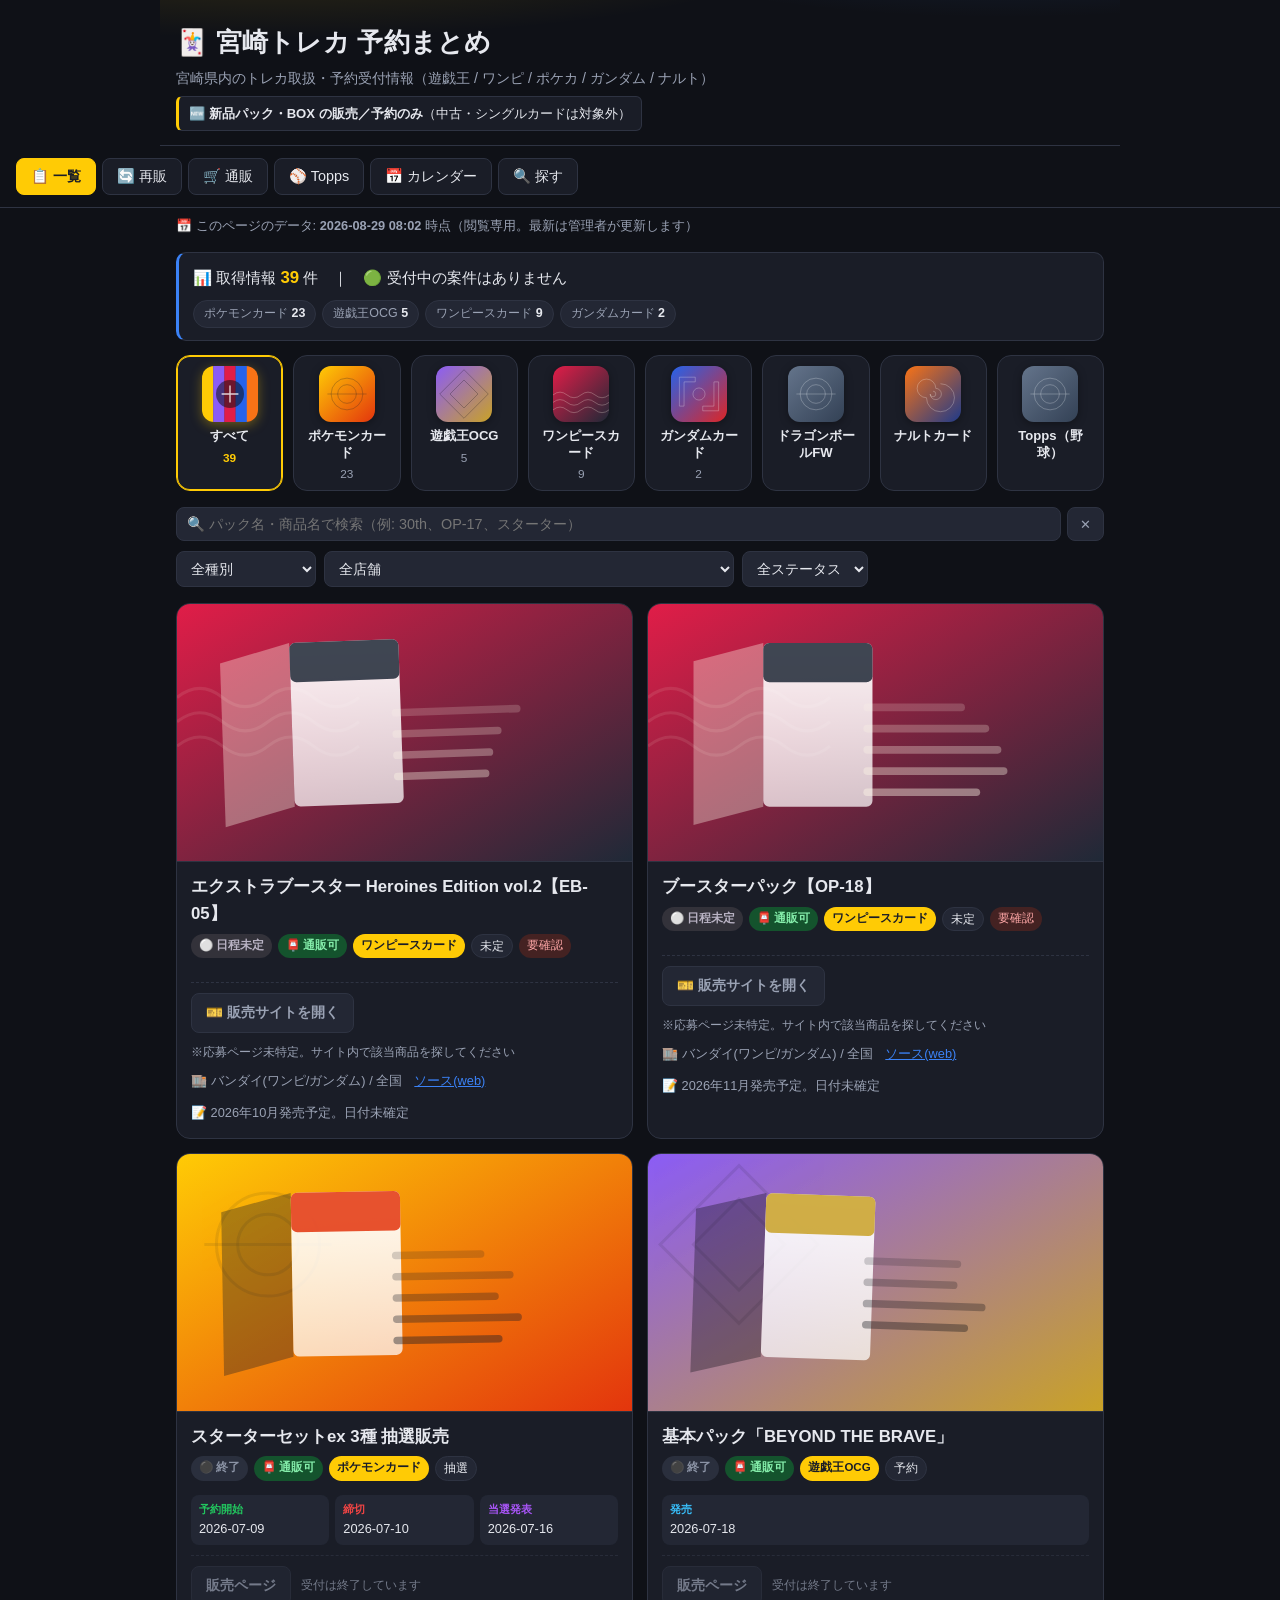
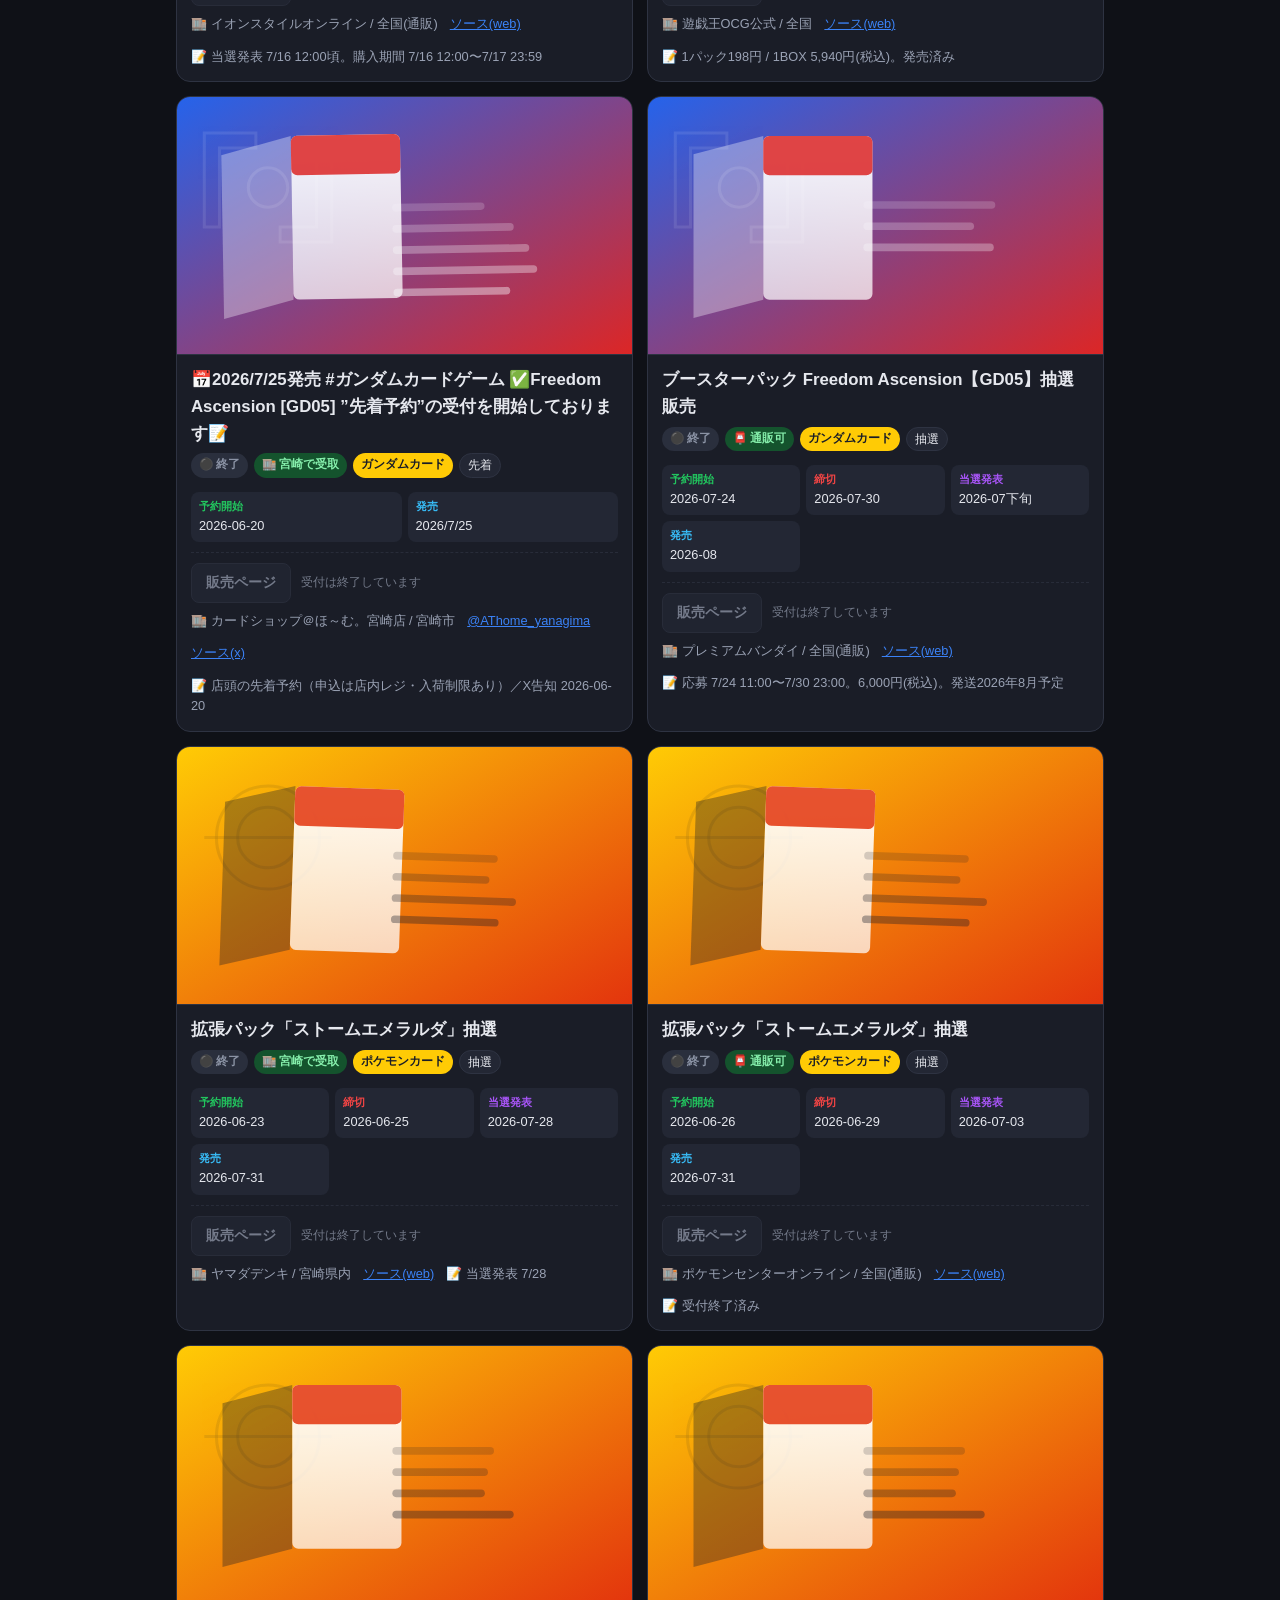
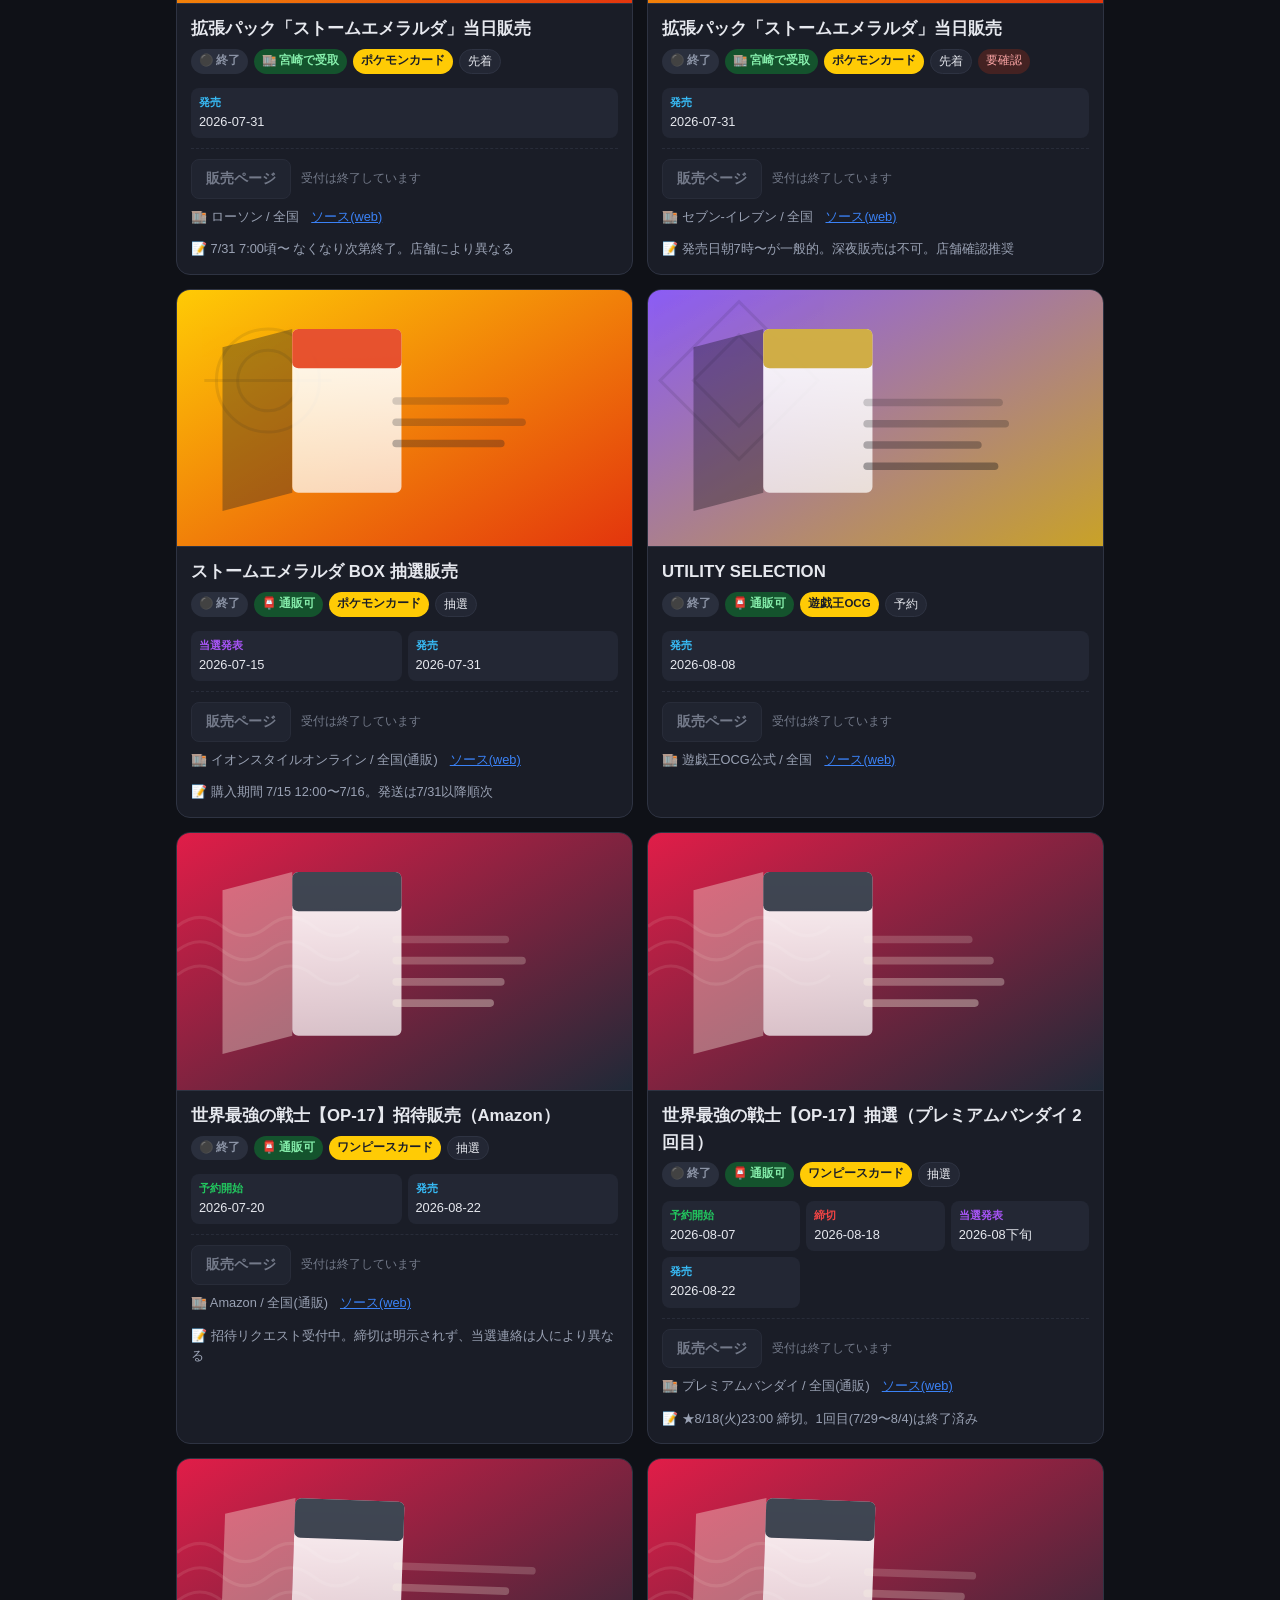
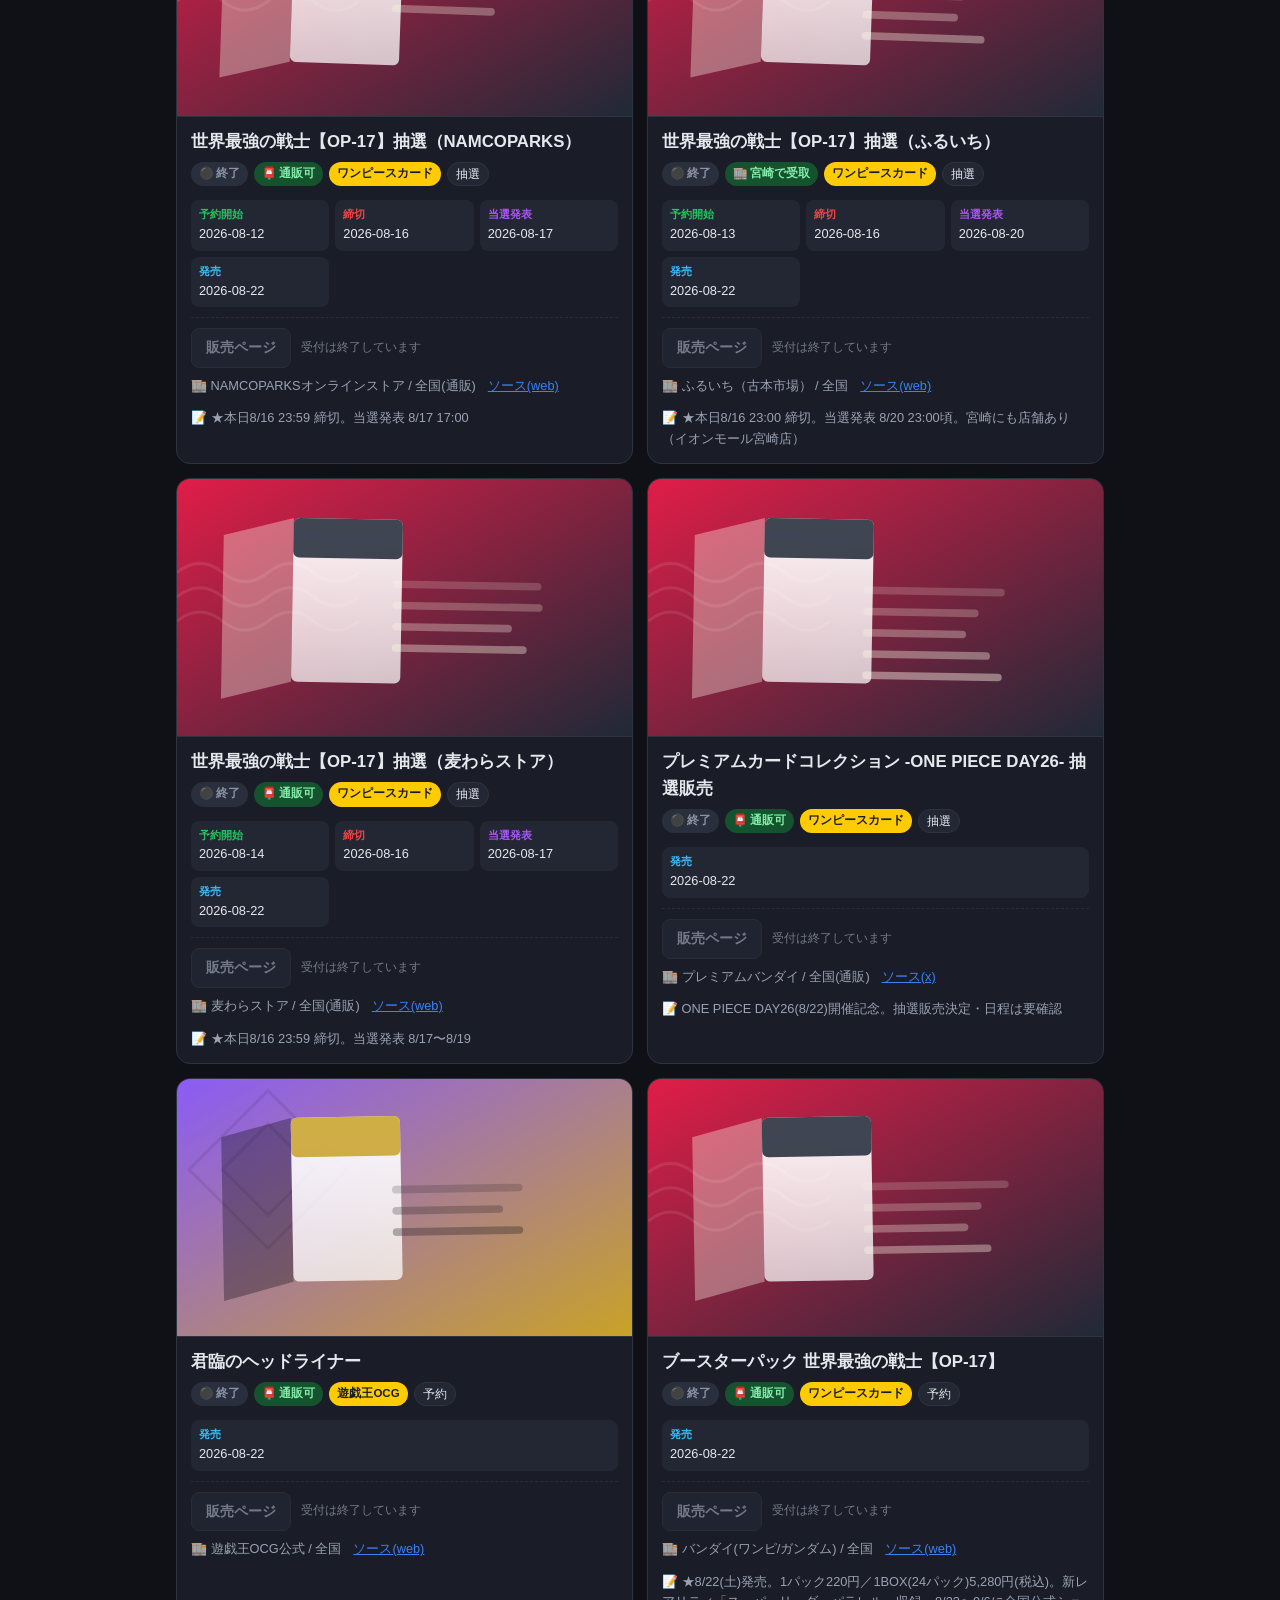
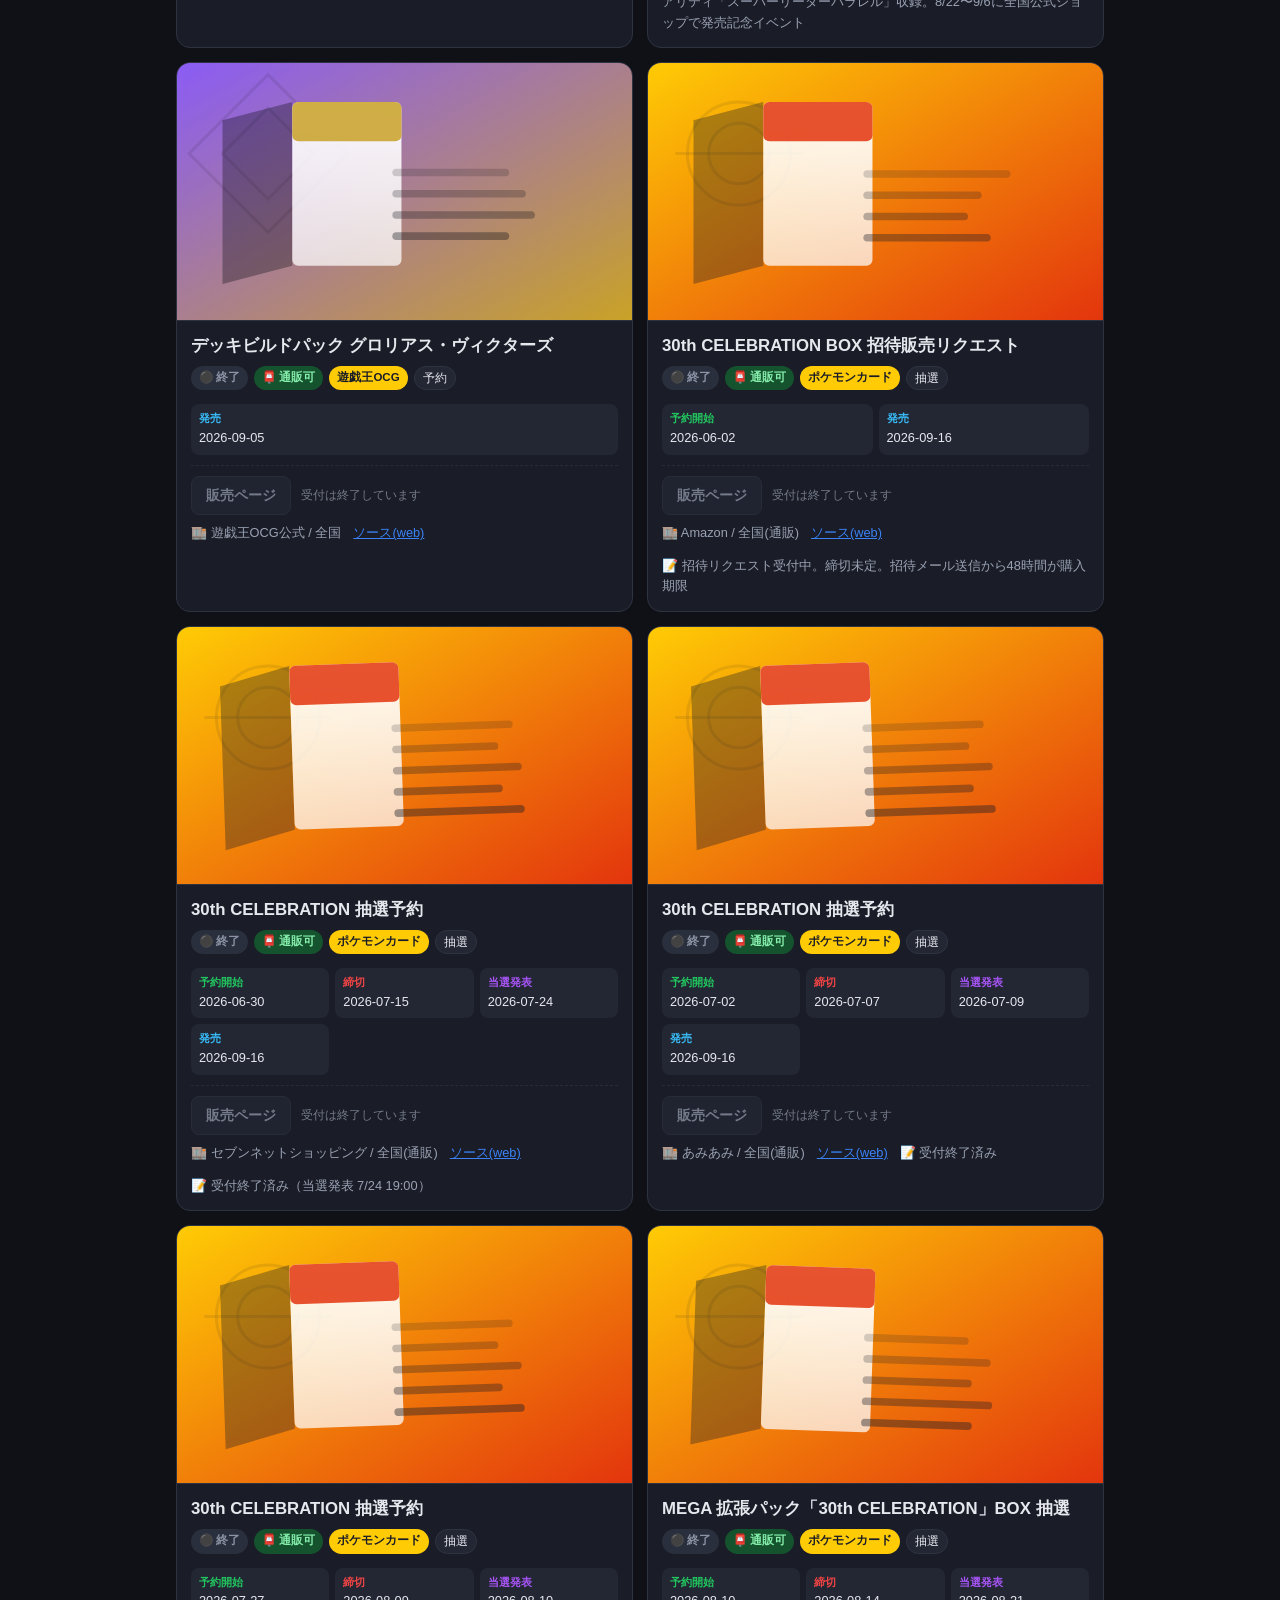
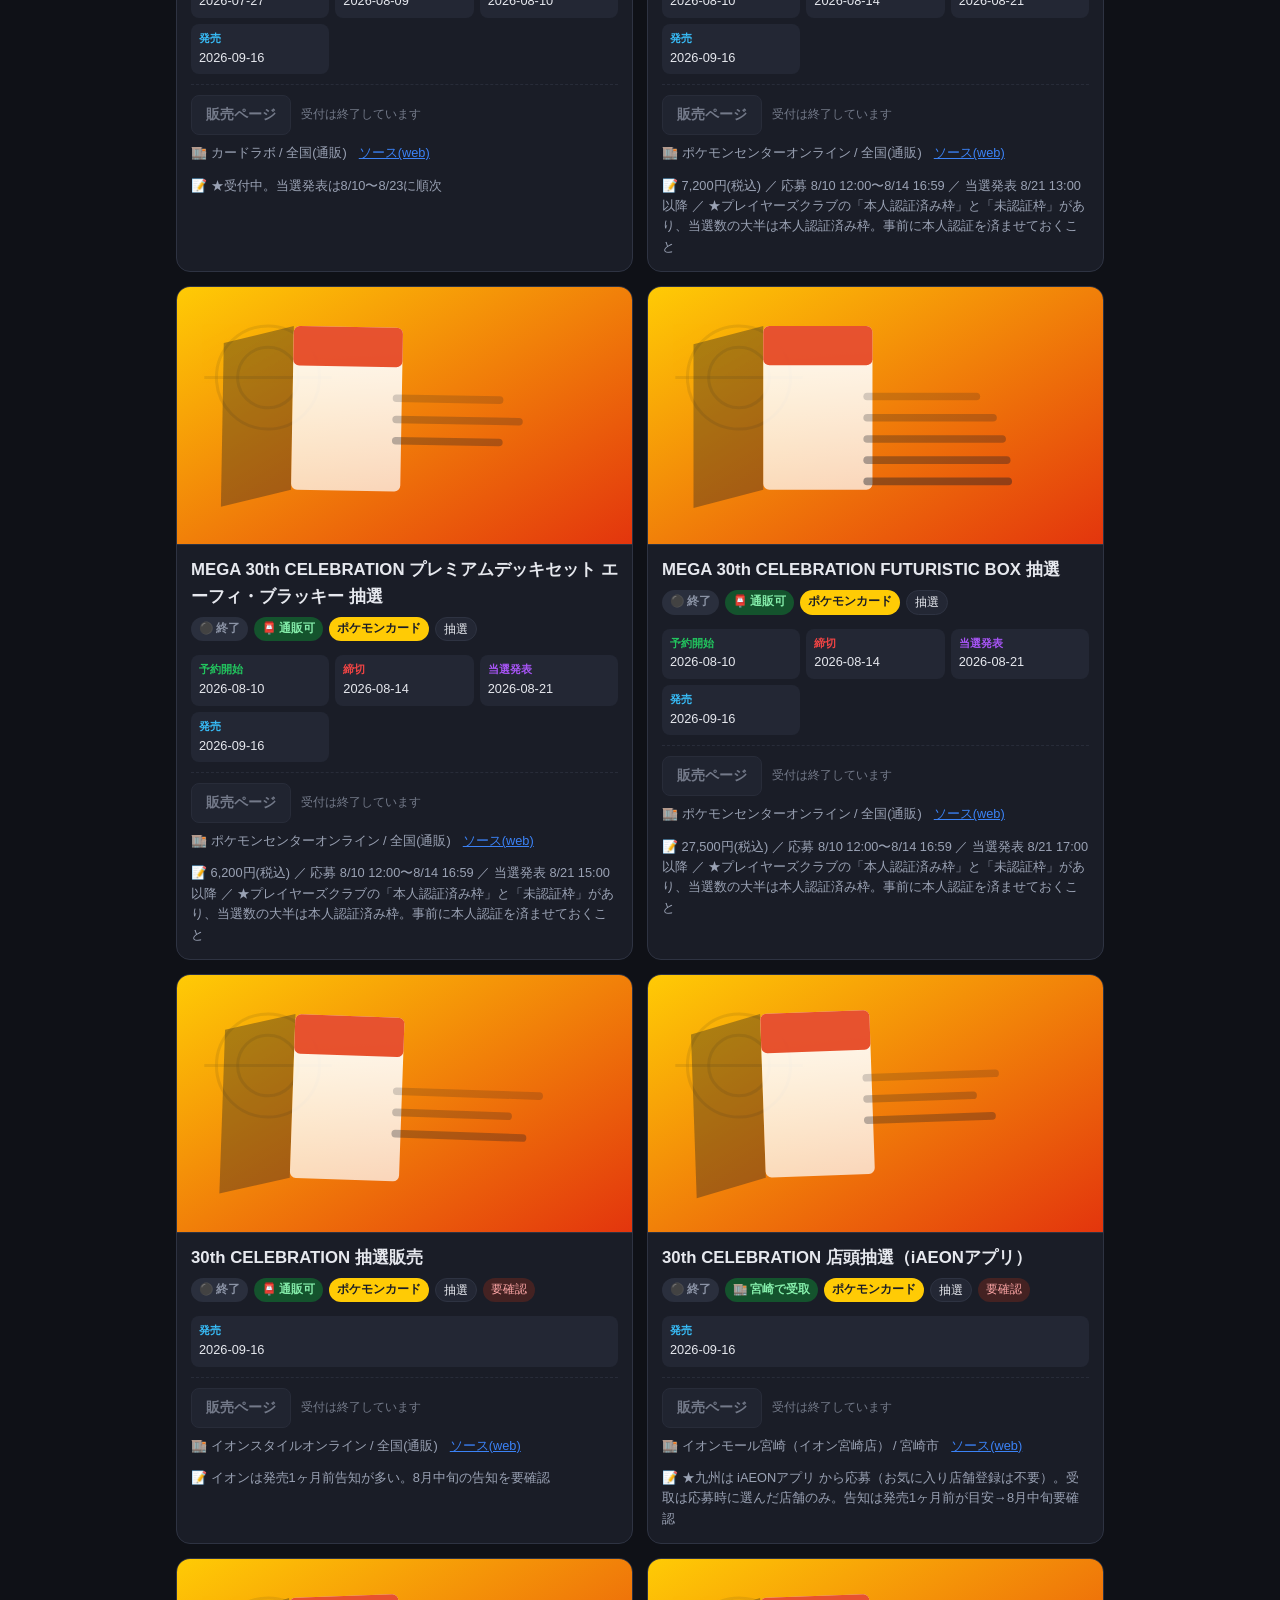
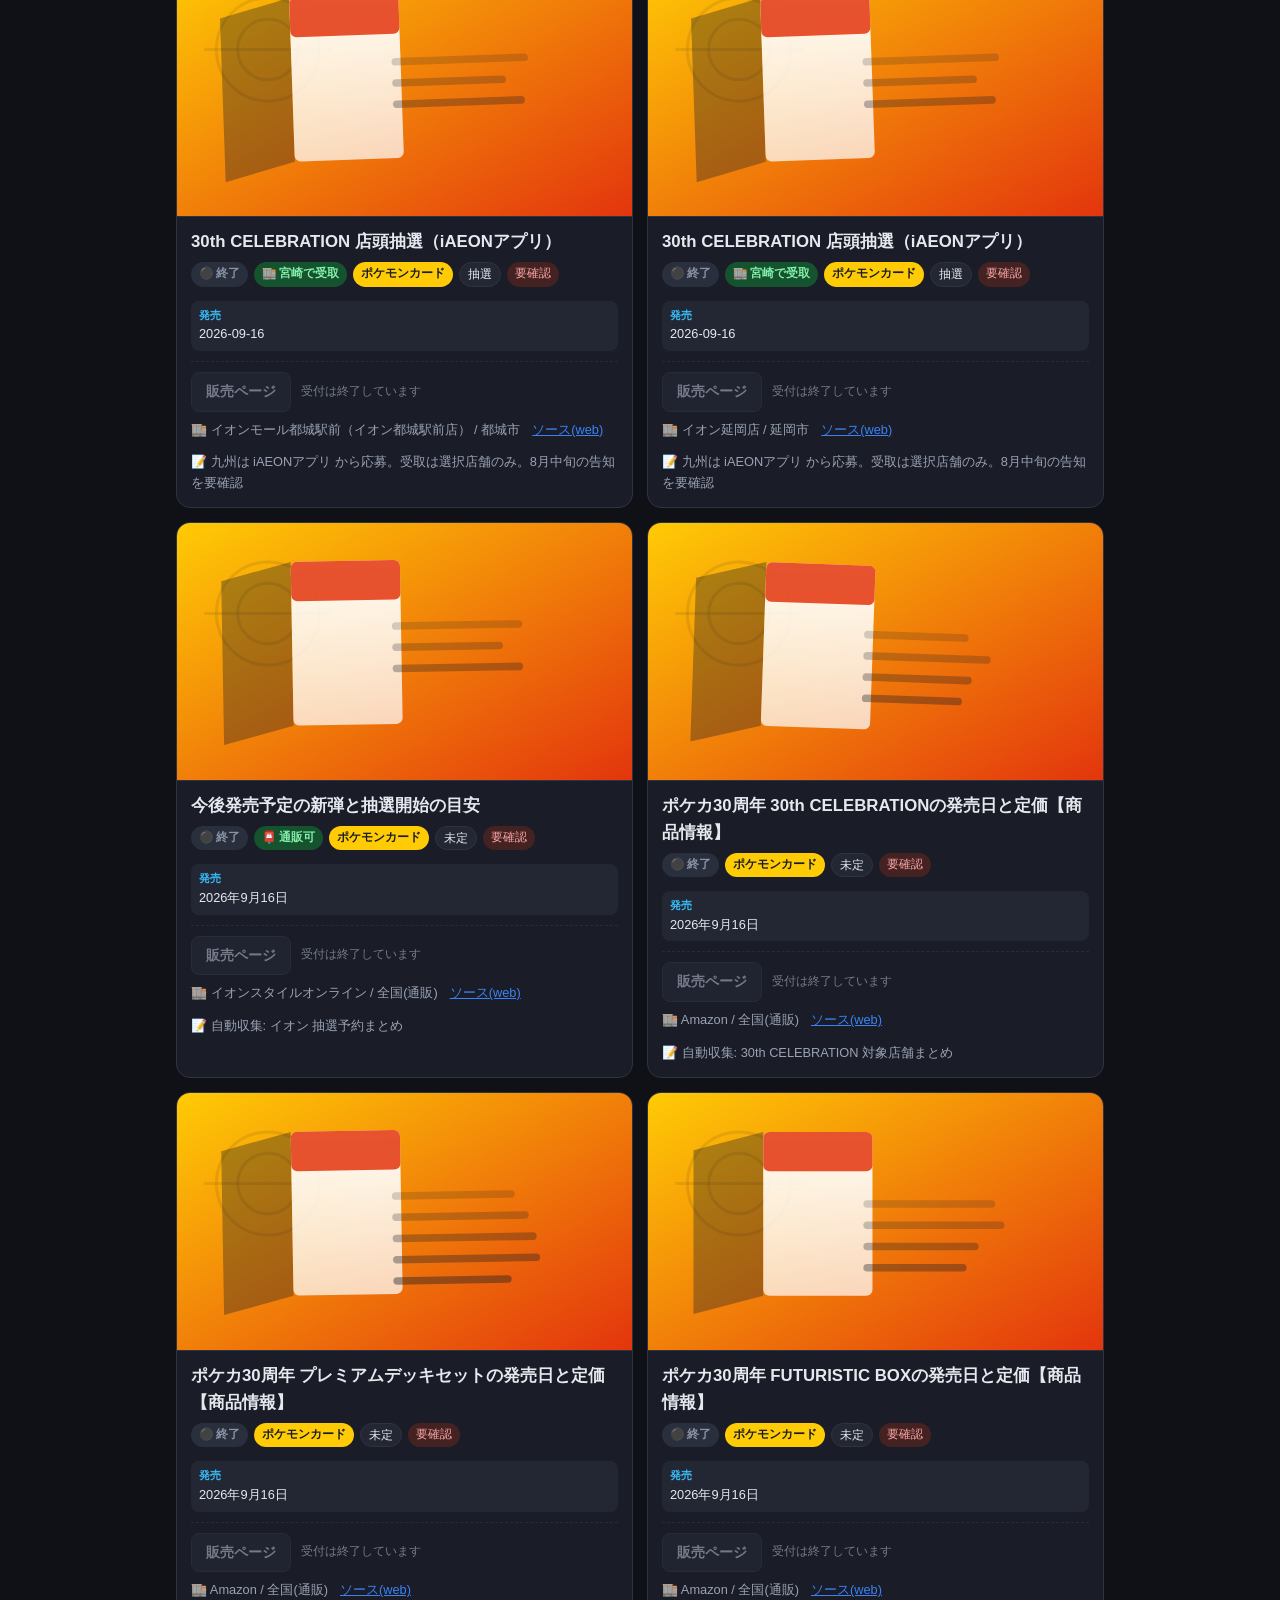
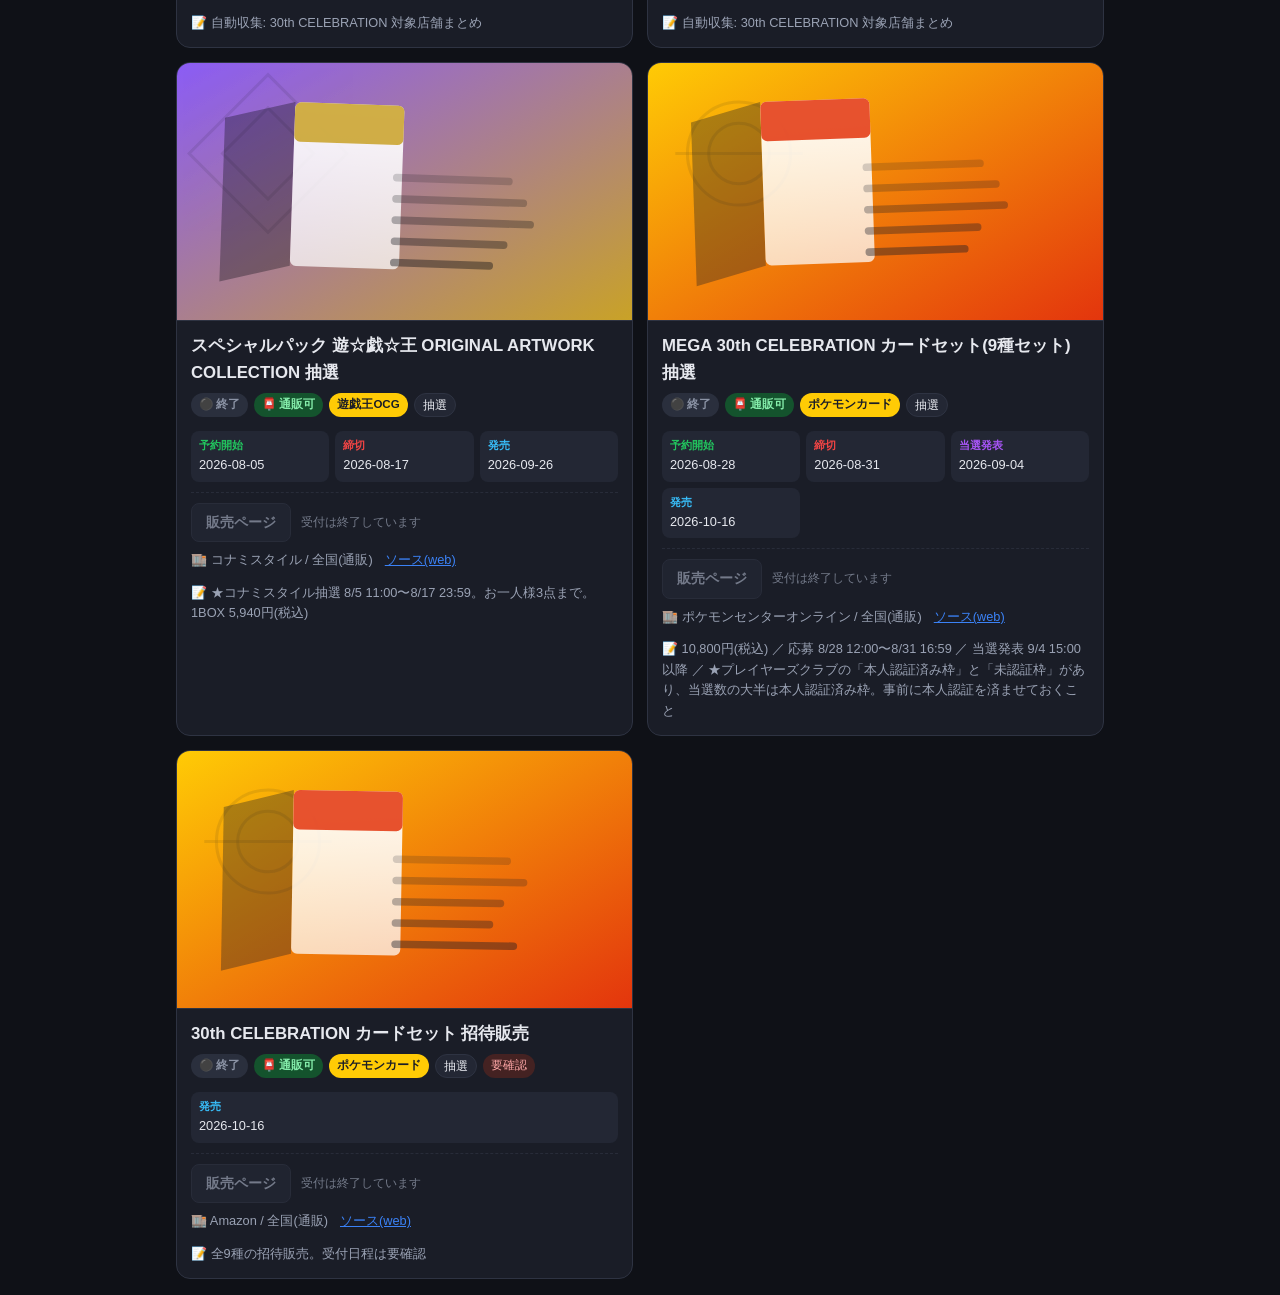
==== index.html @ 43566fb8 "データ更新 2026-08-29 08:02" ====
<!DOCTYPE html>
<html lang="ja">
<head>
  <meta charset="UTF-8" />
  <meta name="viewport" content="width=device-width, initial-scale=1.0" />
  <title>宮崎トレカ 予約まとめ</title>
  <meta name="theme-color" content="#0f1117" />
  <meta name="description" content="宮崎県内のトレカ（新品パック・BOX）の取扱・予約・抽選情報まとめ" />
  <link rel="manifest" href="manifest.webmanifest" />
  <link rel="icon" href="icons/favicon.png" />
  <link rel="apple-touch-icon" href="icons/apple-touch-icon.png" />
  <meta name="apple-mobile-web-app-capable" content="yes" />
  <meta name="apple-mobile-web-app-status-bar-style" content="black-translucent" />
  <meta name="apple-mobile-web-app-title" content="宮崎トレカ" />
  <link rel="stylesheet" href="style.css?v=202608290802" />
</head>
<body>
  <header>
    <h1>🃏 宮崎トレカ 予約まとめ</h1>
    <p class="sub">宮崎県内のトレカ取扱・予約受付情報（遊戯王 / ワンピ / ポケカ / ガンダム / ナルト）</p>
    <p class="scope">🆕 <b>新品パック・BOX の販売／予約のみ</b>（中古・シングルカードは対象外）</p>
  </header>

  <nav class="tabs">
    <button class="tab active" data-view="list">📋 一覧</button>
    <button class="tab" data-view="restock">🔄 再販</button>
    <button class="tab" data-view="online">🛒 通販</button>
    <button class="tab" data-view="topps">⚾ Topps</button>
    <button class="tab" data-view="calendar">📅 カレンダー</button>
    <button class="tab" data-view="search">🔍 探す</button>
    <button id="refresh-btn" class="refresh">🔄 更新</button>
  </nav>
  <div id="refresh-status" class="refresh-status"></div>

  <!-- 一覧ビュー -->
  <section id="view-list" class="view">
    <div id="list-summary" class="summary"></div>

    <!-- ジャンル別タブ -->
    <div id="genre-tabs" class="genre-tabs"></div>

    <!-- パック名で検索 -->
    <div class="searchbar">
      <input id="f-q" type="search" placeholder="🔍 パック名・商品名で検索（例: 30th、OP-17、スターター）" />
      <button id="f-q-clear" title="検索をクリア">✕</button>
    </div>

    <div class="filters">
      <select id="f-kind">
        <option value="">全種別</option>
        <option value="shop">店舗</option>
        <option value="convenience">コンビニ</option>
        <option value="maker">メーカー公式</option>
        <option value="online">オンライン通販</option>
      </select>
      <select id="f-shop"><option value="">全店舗</option></select>
      <select id="f-status">
        <option value="">全ステータス</option>
        <option value="published">公開済み</option>
        <option value="review">要確認</option>
      </select>
    </div>
    <div id="cards" class="cards"></div>
  </section>

  <!-- カレンダービュー -->
  <section id="view-calendar" class="view hidden">
    <h3 class="sec">🗓 最新弾の公式発売日</h3>
    <div id="next-releases" class="releases"></div>

    <div class="cal-head">
      <button id="cal-prev">◀</button>
      <span id="cal-label"></span>
      <button id="cal-next">▶</button>
    </div>
    <div id="calendar" class="calendar"></div>
    <p class="legend"><span class="dot start"></span>予約開始 <span class="dot end"></span>締切 <span class="dot lot"></span>当選発表 <span class="dot rel"></span>発売</p>
  </section>

  <!-- 再販ビュー -->
  <section id="view-restock" class="view hidden">
    <div class="howto">
      <b>🔄 再販・入荷情報</b>
      <p class="msg">量販店・コンビニの再販は<b>日時が事前告知されないことが多い</b>ため、
      ここでは「どこに入荷するか・どういう傾向か」を押さえておき、
      再販が判明したら「➕ 情報を追加」でURLを貼って日付を登録します。</p>
      <div id="notify-restock" class="notify-box"></div>
    </div>
    <div id="restock-cards" class="cards"></div>
  </section>

  <!-- 通販ビュー -->
  <section id="view-online" class="view hidden">
    <div class="howto">
      <b>🛒 通販サイトの販売・再入荷</b>
      <p class="msg">イオンスタイルオンライン・トイザらス等、ウェブでの販売開始をまとめます。</p>
      <div id="notify-online" class="notify-box"></div>
    </div>
    <div id="online-cards" class="cards"></div>
  </section>

  <!-- Toppsビュー -->
  <section id="view-topps" class="view hidden">
    <div class="howto">
      <b>⚾ Topps（野球）</b>
      <p class="msg">MLB公式カードのプレオーダー開始日と発売日。日付は米国時間ベースの公表値です。</p>
      <div id="notify-topps" class="notify-box"></div>
    </div>
    <h3 class="sec">📅 発売・プレオーダー カレンダー</h3>
    <div id="topps-cal" class="topps-cal"></div>
    <div id="topps-cards" class="cards"></div>
  </section>

  <!-- 探すビュー -->
  <section id="view-search" class="view hidden">
    <div class="howto">
      <b>使い方</b>
      <ol>
        <li>下のボタンを押すと、宮崎向けの検索が新しいタブで開きます</li>
        <li>予約・抽選の告知を見つけたら、その<b>URLをコピー</b></li>
        <li>「➕ 情報を追加」の<b>「URLから追加」</b>に貼れば登録完了です</li>
      </ol>
      <p class="msg">※ 中古・買取・オリパは対象外なので、貼っても自動で除外されます。</p>
    </div>

    <h3 class="sec">🔄 再販・入荷を探す</h3>
    <div id="search-restock" class="linkgrid"></div>

    <h3 class="sec">タイトル別に探す（宮崎）</h3>
    <div id="search-tcg" class="linkgrid"></div>

    <h3 class="sec">宮崎の店舗のXを見る</h3>
    <div id="search-shops" class="linkgrid"></div>

    <h3 class="sec">コンビニ・通販・公式</h3>
    <div id="search-official" class="linkgrid"></div>
  </section>

  <script>
    // 公開版は API サーバーが無いので、書き出したデータを使う
    window.TCG_STATIC = null;
  </script>
  <script src="art.js?v=202608290802"></script>
  <script>
    fetch("data.json?v=202608290802").then(function(r){return r.json();})
      .then(function(d){
        window.TCG_STATIC = d;
        var s = document.createElement("script");
        s.src = "app.js?v=202608290802";
        document.body.appendChild(s);
      });
  </script>
</body>
</html>
---- style.css ----
:root {
  --bg: #0f1117;
  --panel: #1a1d27;
  --panel2: #232734;
  --line: #2e3342;
  --text: #e6e8ee;
  --muted: #9aa2b4;
  --accent: #ffcb05;   /* ポケカ黄 */
  --accent2: #3b82f6;
  --start: #22c55e;
  --end: #ef4444;
  --lot: #a855f7;
  --rel: #38bdf8;
}
* { box-sizing: border-box; }
body {
  margin: 0; font-family: "Segoe UI", "Hiragino Kaku Gothic ProN", Meiryo, sans-serif;
  background: var(--bg); color: var(--text); line-height: 1.6;
}
header { padding: 22px 16px 14px; max-width: 960px; margin: 0 auto;
  border-bottom: 1px solid var(--line);
  background:
    radial-gradient(900px 160px at 12% -40%, rgba(255,203,5,.16), transparent 60%),
    radial-gradient(700px 150px at 88% -50%, rgba(59,130,246,.16), transparent 60%); }
h1 { margin: 0; font-size: 1.6rem; letter-spacing: .01em; }
.sub { color: var(--muted); margin: 4px 0 0; font-size: .9rem; }
.scope { margin: 6px 0 0; font-size: .82rem; color: var(--text); background: var(--panel); border: 1px solid var(--line); border-left: 3px solid var(--accent); border-radius: 6px; padding: 6px 10px; display: inline-block; }

.tabs { display: flex; gap: 6px; padding: 12px 16px; border-bottom: 1px solid var(--line); position: sticky; top: 0; background: var(--bg); z-index: 5; }
.tab { background: var(--panel); color: var(--text); border: 1px solid var(--line); border-radius: 8px; padding: 8px 14px; cursor: pointer; font-size: .9rem; }
.tab.active { background: var(--accent); color: #1a1d27; font-weight: 700; border-color: var(--accent); }

.refresh { margin-left: auto; background: var(--panel2); color: var(--text); border: 1px solid var(--line); border-radius: 8px; padding: 8px 14px; font-size: .9rem; }
.refresh:disabled { opacity: .5; cursor: wait; }
.refresh-status { max-width: 960px; margin: 0 auto; padding: 8px 16px 0; font-size: .8rem; color: var(--muted); }
.refresh-status .ok { color: var(--start); }
.refresh-status .ng { color: var(--end); }
.refresh-status details { margin-top: 4px; }
.refresh-status summary { cursor: pointer; }
.refresh-status pre { background: var(--panel); border: 1px solid var(--line); border-radius: 8px; padding: 8px; margin: 6px 0 0; white-space: pre-wrap; font-size: .75rem; max-height: 200px; overflow: auto; }

.view { padding: 16px; max-width: 960px; margin: 0 auto; }
.hidden { display: none; }

.summary { background: var(--panel); border: 1px solid var(--line); border-left: 3px solid var(--accent2); border-radius: 10px; padding: 12px 14px; margin-bottom: 14px; }
.summary-line { font-size: .95rem; }
.summary-line b { color: var(--accent); font-size: 1.05rem; }
.summary-next { font-size: .88rem; color: var(--muted); margin-top: 6px; }
.summary-next b { color: var(--accent2); }
.summary .chips { display: flex; flex-wrap: wrap; gap: 6px; margin-top: 8px; }
.summary .chip { font-size: .78rem; background: var(--panel2); border: 1px solid var(--line); border-radius: 999px; padding: 3px 10px; color: var(--muted); }
.summary .chip b { color: var(--text); }
.summary .chip.muted { color: var(--muted); }

/* ジャンル別タブ（画像タイル） */
.genre-tabs { display: grid; grid-template-columns: repeat(auto-fit, minmax(96px, 1fr)); gap: 10px; margin-bottom: 16px; }
.gtab { display: flex; flex-direction: column; align-items: center; gap: 6px;
  background: var(--panel); color: var(--text); border: 1px solid var(--line);
  border-radius: 14px; padding: 10px 8px 9px; font-size: .82rem; transition: transform .12s, border-color .12s; }
.gtab:hover { border-color: var(--accent2); transform: translateY(-2px); }
.gtab.active { border-color: var(--accent); box-shadow: 0 0 0 1px var(--accent) inset; }
.gart { display: block; line-height: 0; border-radius: 12px; overflow: hidden;
  box-shadow: 0 2px 8px rgba(0,0,0,.35); }
.gart svg { display: block; width: 56px; height: 56px; }
.gtab.active .gart { box-shadow: 0 3px 12px rgba(255,203,5,.35); }
.gname { font-weight: 600; line-height: 1.25; text-align: center; }
.gcount { font-size: .74rem; color: var(--muted); }
.gtab.active .gcount { color: var(--accent); font-weight: 700; }

/* パック名検索 */
.searchbar { display: flex; gap: 6px; margin-bottom: 10px; }
.searchbar input { flex: 1; }
.searchbar button { background: var(--panel2); color: var(--muted); border: 1px solid var(--line); border-radius: 8px; padding: 0 12px; }
.searchbar button:hover { color: var(--text); }

.filters { display: flex; flex-wrap: wrap; gap: 8px; margin-bottom: 16px; }
select, input, textarea { background: var(--panel2); color: var(--text); border: 1px solid var(--line); border-radius: 8px; padding: 8px 10px; font-size: .9rem; }
select:focus, input:focus, textarea:focus { outline: 2px solid var(--accent2); }

/* 商品一覧はカードのグリッド（ウェブサイトらしい見た目に） */
/* min()を使わないと、幅320px端末でトラックが親を超えて横スクロールになる */
.cards { display: grid; grid-template-columns: repeat(auto-fill, minmax(min(310px, 100%), 1fr)); gap: 14px; }
.card { background: var(--panel); border: 1px solid var(--line); border-radius: 14px;
  padding: 0 14px 14px; overflow: hidden; display: flex; flex-direction: column;
  transition: transform .12s, border-color .12s; }
.card:hover { transform: translateY(-2px); border-color: var(--accent2); }

/* パックのビジュアル（OGP画像 or 自作の箱イメージ） */
.pack-visual { margin: 0 -14px 12px; line-height: 0; background: var(--panel2);
  border-bottom: 1px solid var(--line); aspect-ratio: 300 / 170; overflow: hidden; }
.pack-visual svg, .pack-visual img.pack-img { width: 100%; height: 100%; display: block; object-fit: cover; }
.card .top { display: flex; justify-content: space-between; align-items: start; gap: 10px; }
.card h3 { margin: 0 0 4px; font-size: 1.05rem; }
.badges { display: flex; gap: 6px; flex-wrap: wrap; margin: 6px 0; }
.badge { font-size: .72rem; padding: 2px 8px; border-radius: 999px; border: 1px solid var(--line); color: var(--muted); }
.badge.tcg { background: var(--accent); color: #1a1d27; border: none; font-weight: 700; }
.badge.review { background: #422; color: #fca5a5; border: none; }
.badge.phase { border: none; font-weight: 700; }
.badge.phase.open { background: #14532d; color: #86efac; }
.badge.phase.upcoming { background: #1e3a5f; color: #93c5fd; }
.badge.phase.waiting { background: #3b2a5c; color: #d8b4fe; }
.badge.phase.tbd { background: #33323a; color: #b9b3c4; }
.badge.phase.closed { background: #2a2f3d; color: #8b93a5; }
.badge.phase.unknown { background: #4a3a12; color: #fcd34d; }
/* 宮崎から応募・受取できるか */
.badge.pickup { border: none; font-weight: 700; }
.badge.pickup.ok { background: #14532d; color: #86efac; }
.badge.pickup.warn { background: #4a3a12; color: #fcd34d; }
.badge.pickup.ng { background: #4a2020; color: #fca5a5; }
.badge.method { background: var(--panel2); color: var(--text); }
.dates { display: grid; grid-template-columns: repeat(auto-fit, minmax(120px,1fr)); gap: 6px; margin-top: 8px; }
.date-box { background: var(--panel2); border-radius: 8px; padding: 6px 8px; font-size: .8rem; }
.date-box b { display: block; color: var(--muted); font-weight: 600; font-size: .7rem; }
.date-box.start b { color: var(--start); }
.date-box.end b { color: var(--end); }
.date-box.lot b { color: var(--lot); }
.date-box.rel b { color: var(--rel); }
/* 応募ボタン＋応募済みチェック */
.apply-row { display: flex; align-items: center; gap: 10px; flex-wrap: wrap; margin-top: 10px;
  padding-top: 10px; border-top: 1px dashed var(--line); }
.apply-btn { background: var(--accent); color: #1a1d27; font-weight: 700; font-size: .85rem;
  text-decoration: none; padding: 8px 14px; border-radius: 8px; white-space: nowrap; }
.apply-btn:hover { filter: brightness(1.08); }
/* 受付が終わったものは目立たせない */
.apply-row.ended { opacity: .7; }
.apply-btn.muted { background: var(--panel2); color: var(--muted); border: 1px solid var(--line); font-weight: 600; }
.ended-note { font-size: .78rem; color: var(--muted); }
.applied-check { display: flex; align-items: center; gap: 6px; font-size: .82rem;
  color: var(--muted); cursor: pointer; user-select: none; }
.applied-check input { width: 17px; height: 17px; accent-color: var(--start); cursor: pointer; }
.applied-check.on { color: var(--start); font-weight: 700; }
.applied-at { font-size: .72rem; color: var(--muted); }

/* 応募済みのカードは落ち着いた見た目にして、未応募を目立たせる */
.card:has(.applied-check.on) { border-color: var(--start); }
.card:has(.applied-check.on) .pack-visual { opacity: .55; }

.card .meta { color: var(--muted); font-size: .8rem; margin-top: 8px; display: flex; gap: 12px; flex-wrap: wrap; align-items: center; }
.card a { color: var(--accent2); }
.card .actions { display: flex; gap: 6px; }
.card .actions button { font-size: .75rem; padding: 4px 8px; background: var(--panel2); color: var(--text); border: 1px solid var(--line); border-radius: 6px; cursor: pointer; }

/* 探すビュー */
.howto { background: var(--panel); border: 1px solid var(--line); border-left: 3px solid var(--accent); border-radius: 10px; padding: 12px 14px; margin-bottom: 16px; }
.howto ol { margin: 8px 0 0; padding-left: 20px; font-size: .88rem; }
.howto li { margin-bottom: 3px; }
.sec { font-size: .95rem; margin: 18px 0 8px; color: var(--muted); font-weight: 600; }
.linkgrid { display: grid; grid-template-columns: repeat(auto-fill, minmax(210px, 1fr)); gap: 8px; }
.linkcard { display: flex; flex-direction: column; gap: 2px; background: var(--panel); border: 1px solid var(--line); border-radius: 10px; padding: 10px 12px; text-decoration: none; color: var(--text); }
.linkcard:hover { border-color: var(--accent2); background: var(--panel2); }
.lc-title { font-size: .9rem; font-weight: 600; }
.lc-sub { font-size: .74rem; color: var(--muted); }

/* 通知ボックス */
.notify-box { display: flex; align-items: center; gap: 10px; flex-wrap: wrap; margin-top: 10px;
  padding-top: 10px; border-top: 1px dashed var(--line); }
.notify-box .msg { margin: 0; }
.notify-on { color: var(--start); font-weight: 700; font-size: .88rem; }
button.mini { font-size: .82rem; padding: 6px 12px; border-radius: 8px;
  background: var(--panel2); color: var(--text); border: 1px solid var(--line); }

/* 巡回先の一覧 */
.src-list { display: flex; flex-direction: column; gap: 6px; margin-top: 10px; }
.src-row { display: grid; grid-template-columns: auto 1fr auto; gap: 10px; align-items: center;
  background: var(--panel2); border: 1px solid var(--line); border-radius: 8px; padding: 8px 10px; }
.src-row.off { opacity: .5; }
.src-on input { width: 17px; height: 17px; accent-color: var(--start); cursor: pointer; }
.src-main a { font-size: .88rem; color: var(--text); text-decoration: none; }
.src-main a:hover { color: var(--accent2); text-decoration: underline; }
.src-meta { font-size: .74rem; color: var(--muted); margin-top: 2px; }
.src-meta .ok { color: var(--start); }
.src-meta .ng { color: var(--end); }

/* Topps カレンダー（時系列リスト） */
.topps-cal { display: flex; flex-direction: column; gap: 6px; margin-bottom: 18px; }
.tc-row { display: grid; grid-template-columns: 104px 92px 1fr auto; gap: 10px; align-items: center;
  background: var(--panel); border: 1px solid var(--line); border-radius: 10px; padding: 9px 12px; font-size: .86rem; }
.tc-row.past { opacity: .45; }
.tc-row.today { border-color: var(--accent); box-shadow: 0 0 0 1px var(--accent) inset; }
.tc-date { font-weight: 700; }
.tc-kind { font-size: .74rem; text-align: center; border-radius: 999px; padding: 2px 8px; font-weight: 700; }
.tc-kind.pre { background: var(--lot); color: #0f1117; }
.tc-kind.rel { background: var(--rel); color: #0f1117; }
.tc-title { overflow: hidden; text-overflow: ellipsis; white-space: nowrap; }
.tc-when { font-size: .78rem; color: var(--accent); font-weight: 700; }
@media (max-width: 560px) {
  .tc-row { grid-template-columns: 88px 76px 1fr; row-gap: 2px; }
  .tc-when { grid-column: 1 / -1; }
}

/* フォーム */
.add-url { background: var(--panel); border: 1px solid var(--line); border-radius: 12px; padding: 14px; margin-bottom: 16px; }
.add-url label { color: var(--muted); font-size: .85rem; }
.row { display: flex; gap: 8px; margin-top: 8px; }
.row input { flex: 1; }
button { cursor: pointer; }
#draft-btn, .form button { background: var(--panel2); color: var(--text); border: 1px solid var(--line); border-radius: 8px; padding: 8px 14px; }
.primary { background: var(--accent) !important; color: #1a1d27 !important; font-weight: 700; border: none !important; }
.msg { font-size: .8rem; color: var(--muted); margin: 8px 0 0; }
.form { display: flex; flex-direction: column; gap: 12px; }
.form label { display: flex; flex-direction: column; gap: 4px; font-size: .85rem; color: var(--muted); }
.form input, .form select, .form textarea { color: var(--text); }
.grid2 { display: grid; grid-template-columns: 1fr 1fr; gap: 12px; }

/* カレンダー */
/* 最新弾の公式発売日（カレンダー上部の強調表示） */
.releases { display: grid; grid-template-columns: repeat(auto-fit, minmax(230px, 1fr)); gap: 10px; margin-bottom: 18px; }
.rel-card { display: grid; grid-template-columns: auto 1fr; gap: 2px 10px; align-items: baseline;
  background: linear-gradient(135deg, var(--panel), var(--panel2));
  border: 1px solid var(--line); border-left: 4px solid var(--rel); border-radius: 10px; padding: 10px 12px; }
.rel-card.soon { border-left-color: var(--accent); box-shadow: 0 0 0 1px var(--accent) inset; }
.rel-tcg { grid-column: 1; font-size: .72rem; background: var(--rel); color: #0f1117; font-weight: 700; border-radius: 999px; padding: 2px 9px; }
.rel-card.soon .rel-tcg { background: var(--accent); }
.rel-date { grid-column: 2; font-size: 1.18rem; font-weight: 800; letter-spacing: .02em; }
.rel-days { grid-column: 1 / -1; font-size: .8rem; color: var(--accent); font-weight: 700; }
.rel-title { grid-column: 1 / -1; font-size: .78rem; color: var(--muted); overflow: hidden; text-overflow: ellipsis; white-space: nowrap; }

/* カレンダー内の発売日マスを強調 */
.cal-cell.release-day { border-color: var(--rel); box-shadow: 0 0 0 1px var(--rel) inset; }
.cal-ev.rel { font-weight: 700; }

.cal-head { display: flex; justify-content: center; align-items: center; gap: 16px; margin-bottom: 12px; font-size: 1.1rem; }
.cal-head button { background: var(--panel2); color: var(--text); border: 1px solid var(--line); border-radius: 8px; padding: 4px 12px; }
.calendar { display: grid; grid-template-columns: repeat(7, 1fr); gap: 4px; }
.cal-cell { background: var(--panel); border: 1px solid var(--line); border-radius: 6px; min-height: 74px; padding: 4px; font-size: .75rem; }
.cal-cell.dow { min-height: auto; text-align: center; color: var(--muted); background: transparent; border: none; }
.cal-cell.empty { background: transparent; border: none; }
.cal-num { color: var(--muted); font-size: .7rem; }
.cal-ev { display: block; border-radius: 4px; padding: 1px 4px; margin-top: 2px; color: #0f1117; font-weight: 600; white-space: nowrap; overflow: hidden; text-overflow: ellipsis; }
.cal-ev.start { background: var(--start); }
.cal-ev.end { background: var(--end); }
.cal-ev.lot { background: var(--lot); }
.cal-ev.rel { background: var(--rel); }
.legend { color: var(--muted); font-size: .8rem; margin-top: 12px; display: flex; gap: 14px; flex-wrap: wrap; }
.legend .dot { display: inline-block; width: 10px; height: 10px; border-radius: 3px; margin-right: 4px; }
.legend .start { background: var(--start); }
.legend .end { background: var(--end); }
.legend .lot { background: var(--lot); }
.legend .rel { background: var(--rel); }

.offline-bar { background: #4a2020; color: #fca5a5; font-size: .8rem; padding: 8px 16px; text-align: center; }

/* スマホ表示の調整（PWAでホーム画面から開いた時も想定） */
@media (max-width: 560px) {
  .grid2 { grid-template-columns: 1fr; }
  .cal-cell { min-height: 58px; font-size: .7rem; }
  body { padding-bottom: env(safe-area-inset-bottom); }
  header { padding: 14px 12px 4px; padding-top: calc(14px + env(safe-area-inset-top)); }
  h1 { font-size: 1.2rem; }
  .view { padding: 12px; }
  /* タブが8個あり、横スクロールだと右端のタブに気づけないので折り返して全部見せる */
  .tabs { flex-wrap: wrap; overflow-x: visible; padding: 10px 12px; gap: 5px; }
  .tab, .refresh { flex: 0 0 auto; padding: 8px 11px; font-size: .82rem; }
  .refresh { margin-left: auto; }
  /* 指で押しやすいサイズを確保 */
  .card .actions button { padding: 8px 12px; font-size: .8rem; }
  .filters select { flex: 1 1 45%; min-width: 0; }
  .dates { grid-template-columns: 1fr 1fr; }
  input, select, textarea { font-size: 16px; }  /* iOSの自動ズーム防止 */
}

/* 当落の記録 */
.result-row { display: flex; align-items: center; gap: 6px; flex-wrap: wrap; margin-top: 8px; }
.res-label { font-size: .8rem; color: var(--muted); margin-right: 2px; }
.res-btn { font-size: .78rem; padding: 5px 10px; border-radius: 999px; cursor: pointer;
  background: var(--panel2); color: var(--muted); border: 1px solid var(--line); }
.res-btn:hover { border-color: var(--accent2); }
.res-btn.on.won { background: #14532d; color: #86efac; border-color: #14532d; font-weight: 700; }
.res-btn.on.lost { background: #4a2020; color: #fca5a5; border-color: #4a2020; font-weight: 700; }
.res-btn.on.pending { background: #4a3a12; color: #fcd34d; border-color: #4a3a12; font-weight: 700; }
/* 当選したカードは枠を金色にして目立たせる */
.card:has(.res-btn.on.won) { border-color: var(--accent); box-shadow: 0 0 0 1px var(--accent) inset; }
.card:has(.res-btn.on.won) .pack-visual { opacity: 1; }
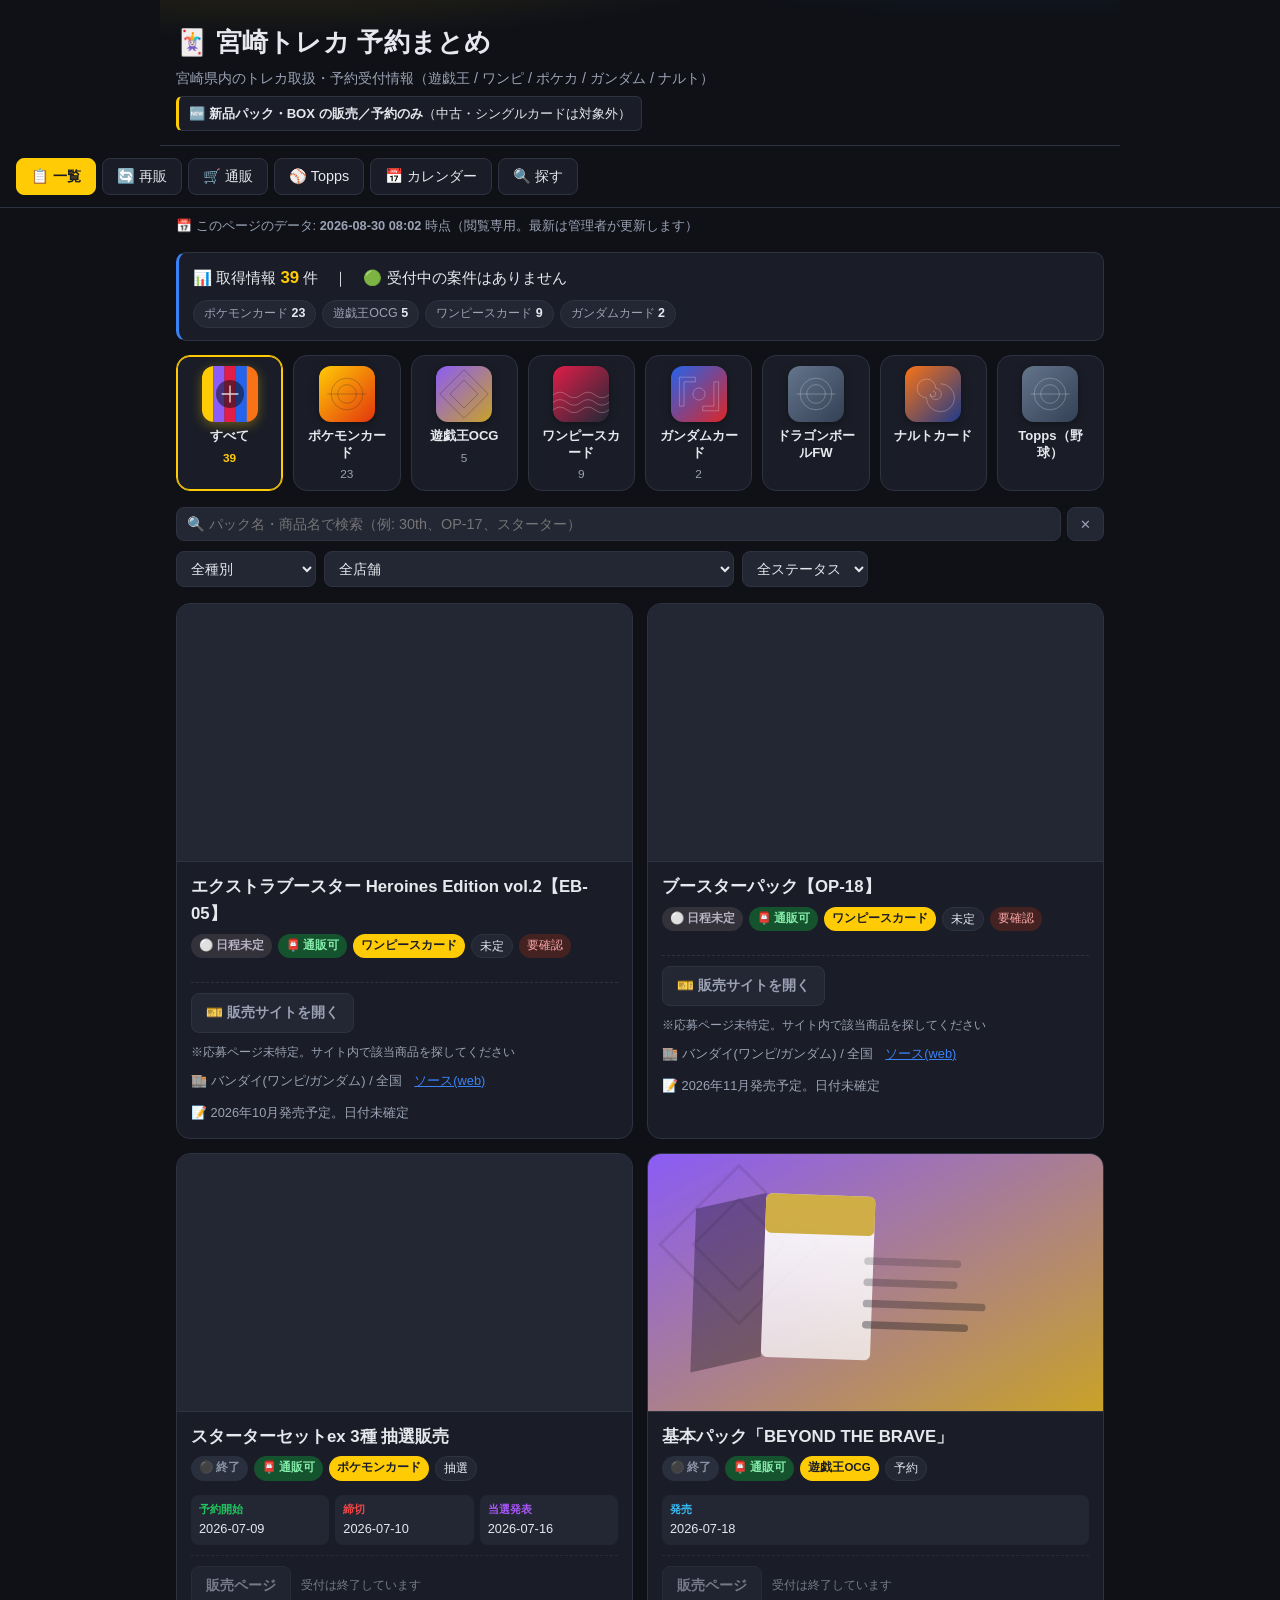
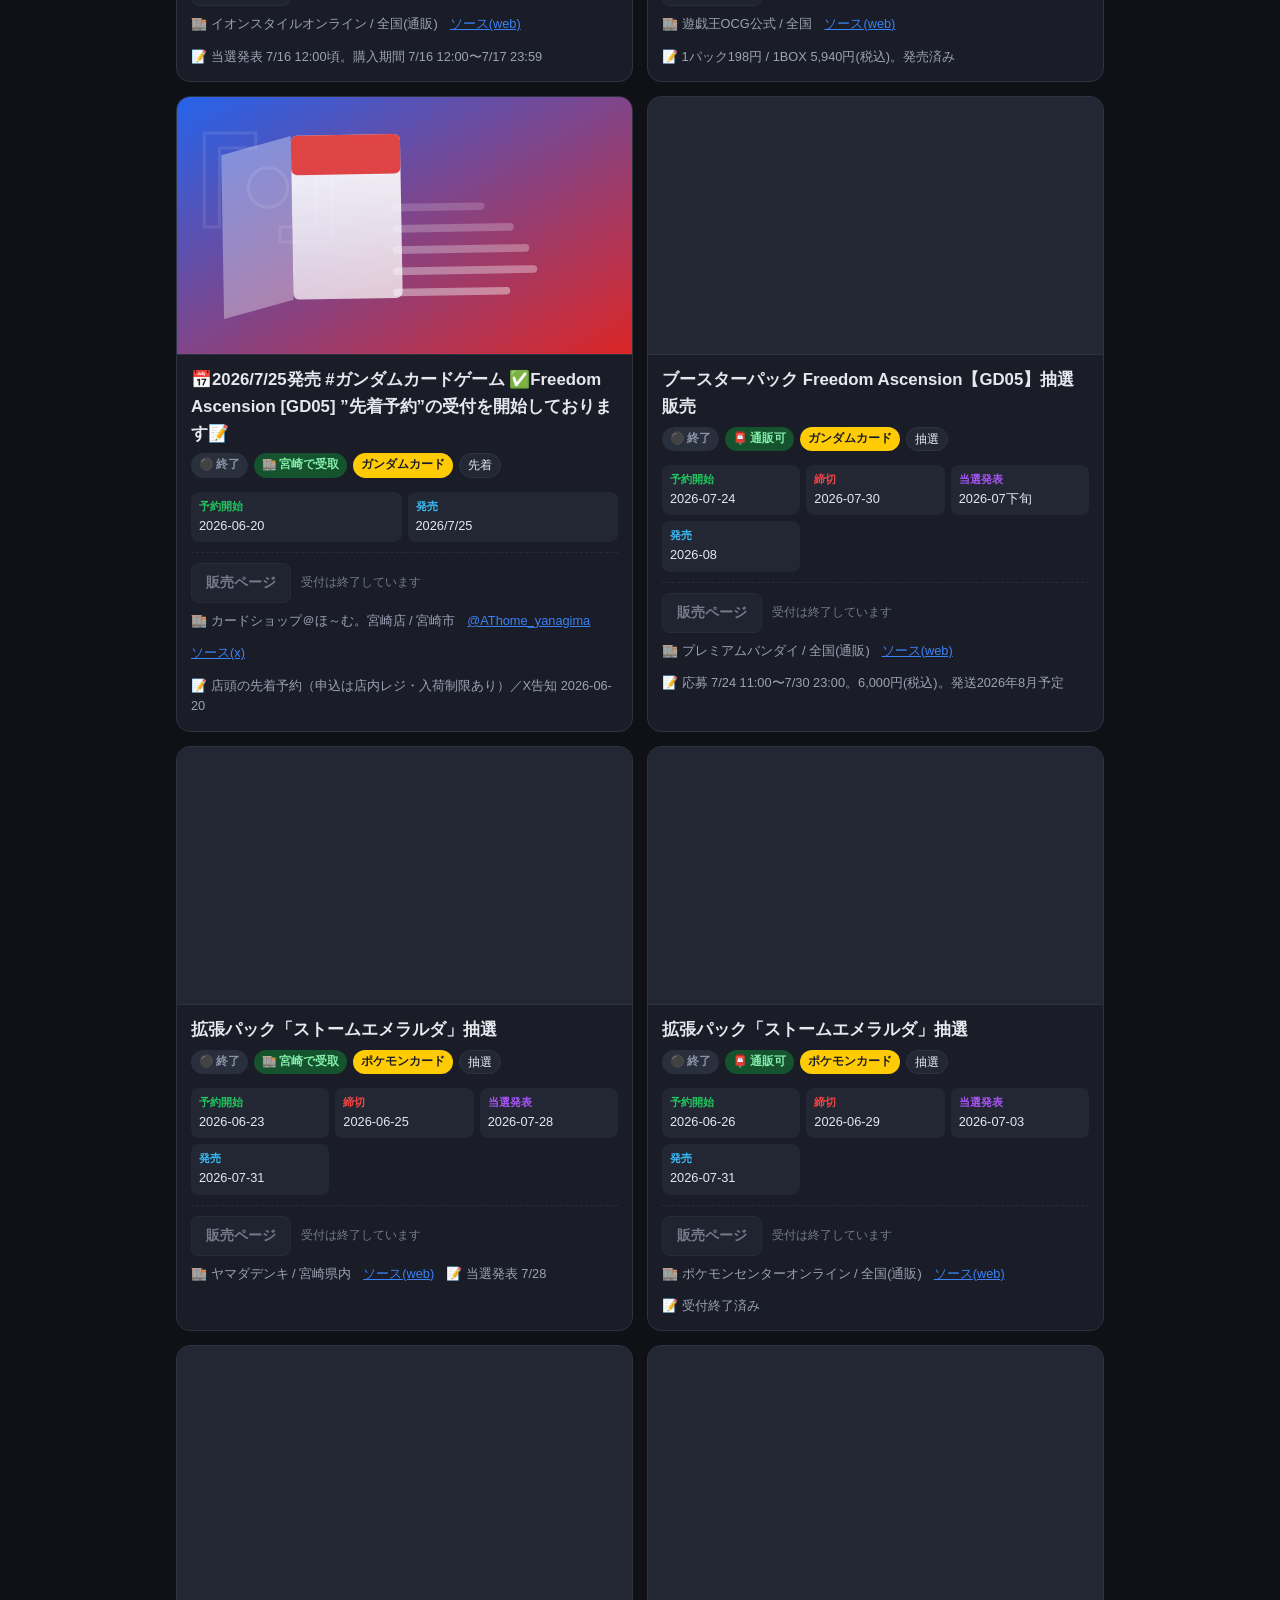
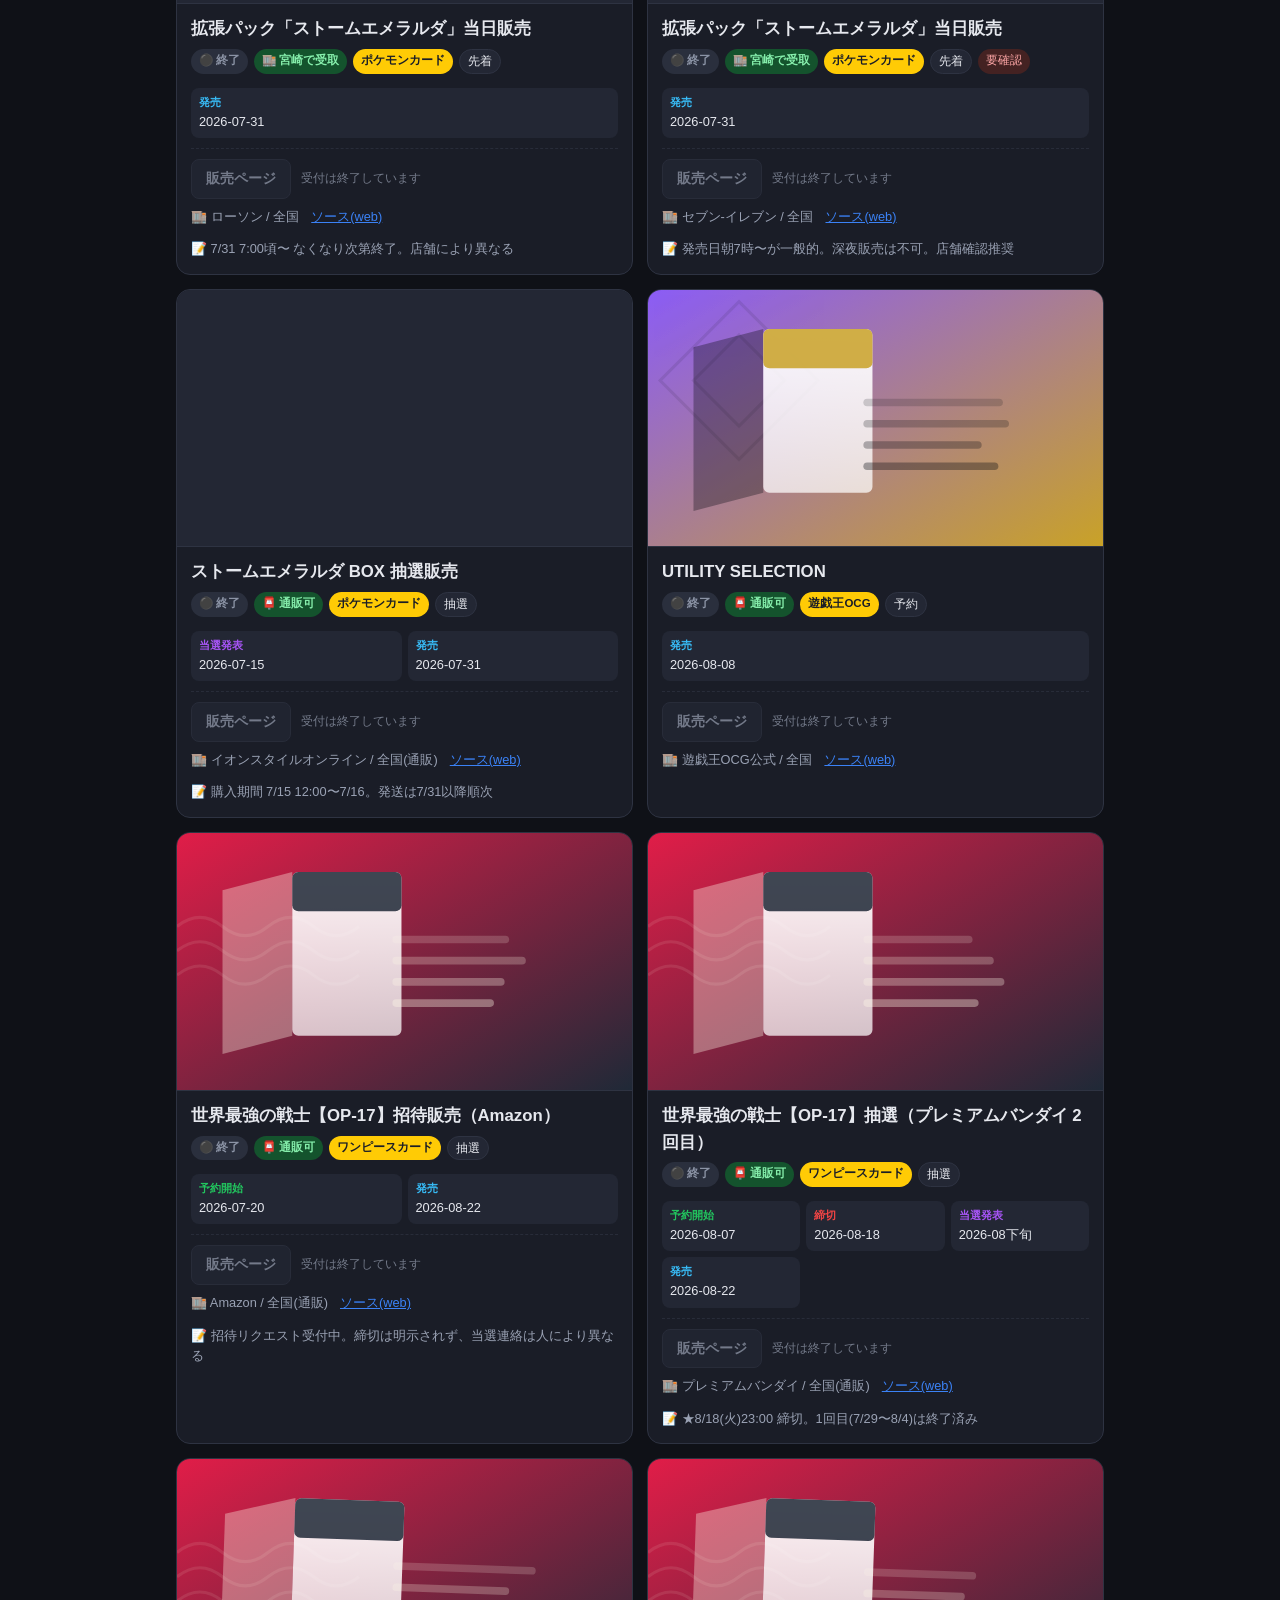
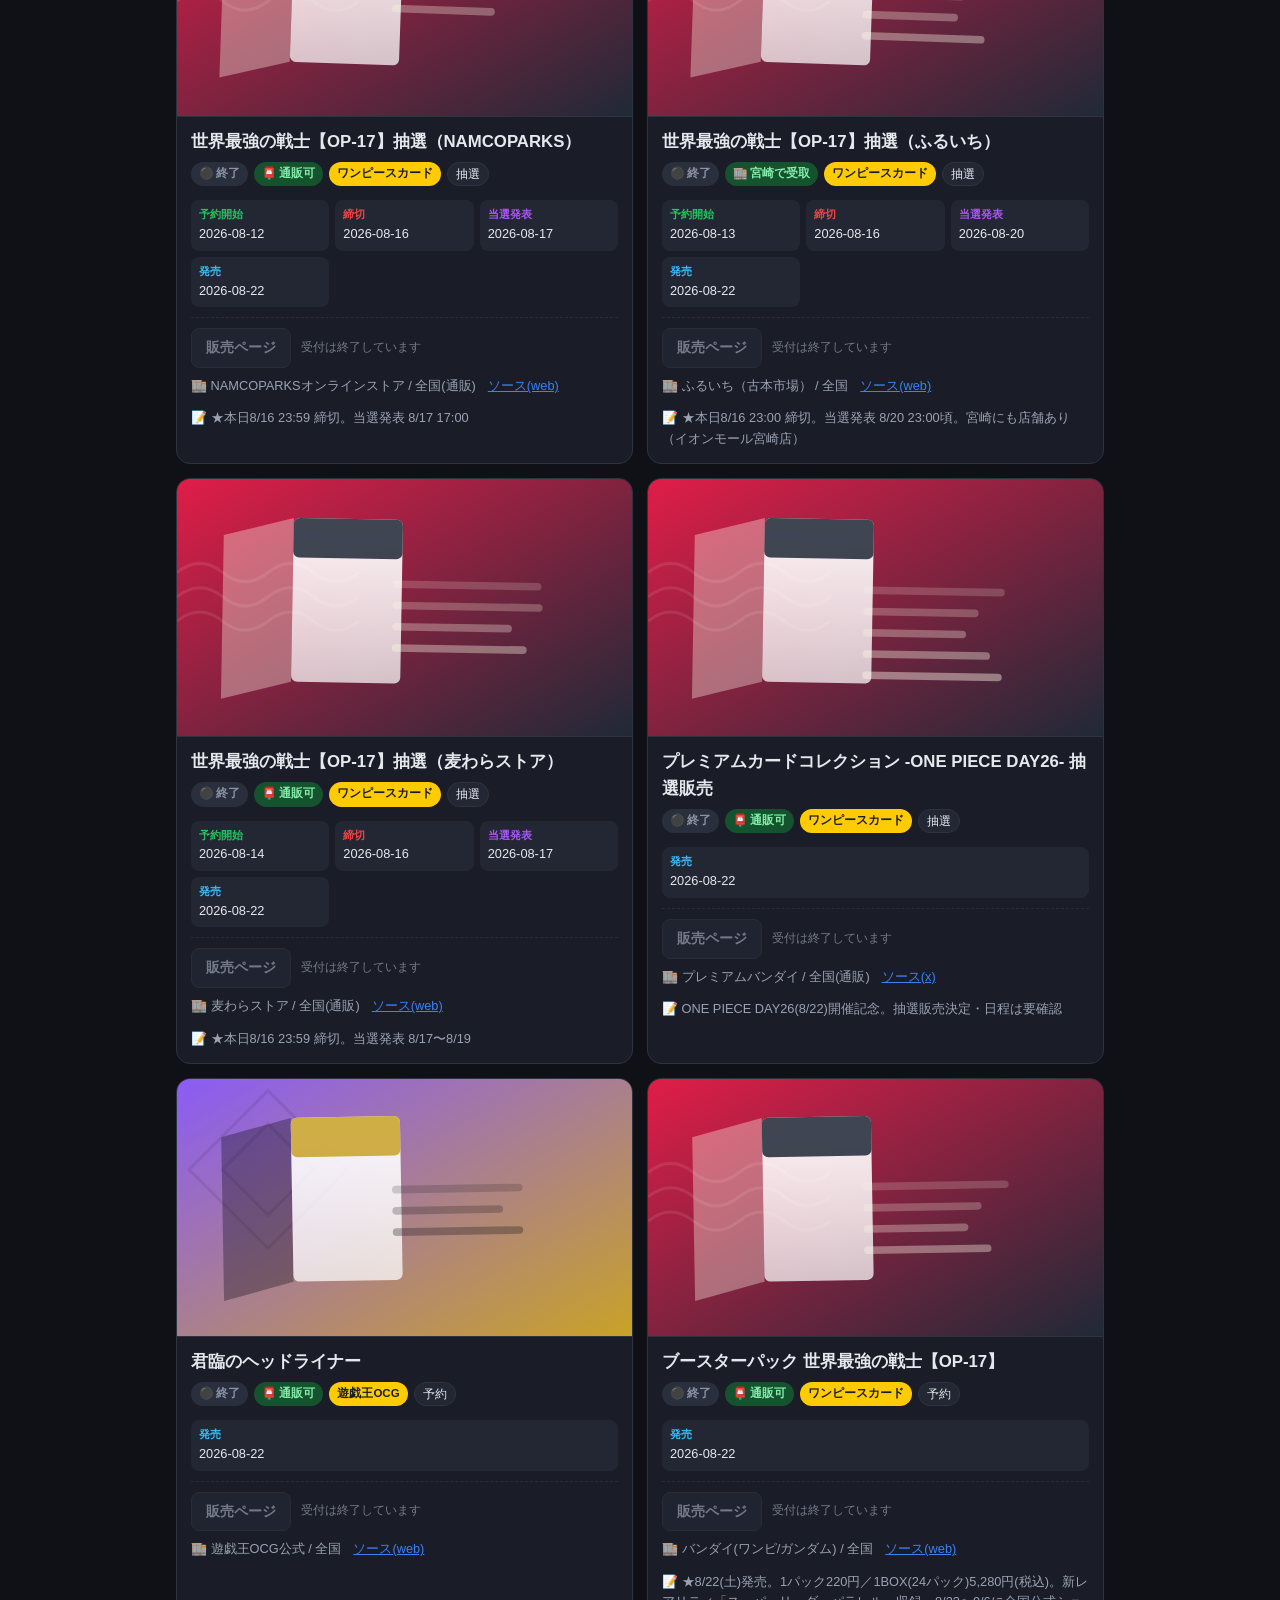
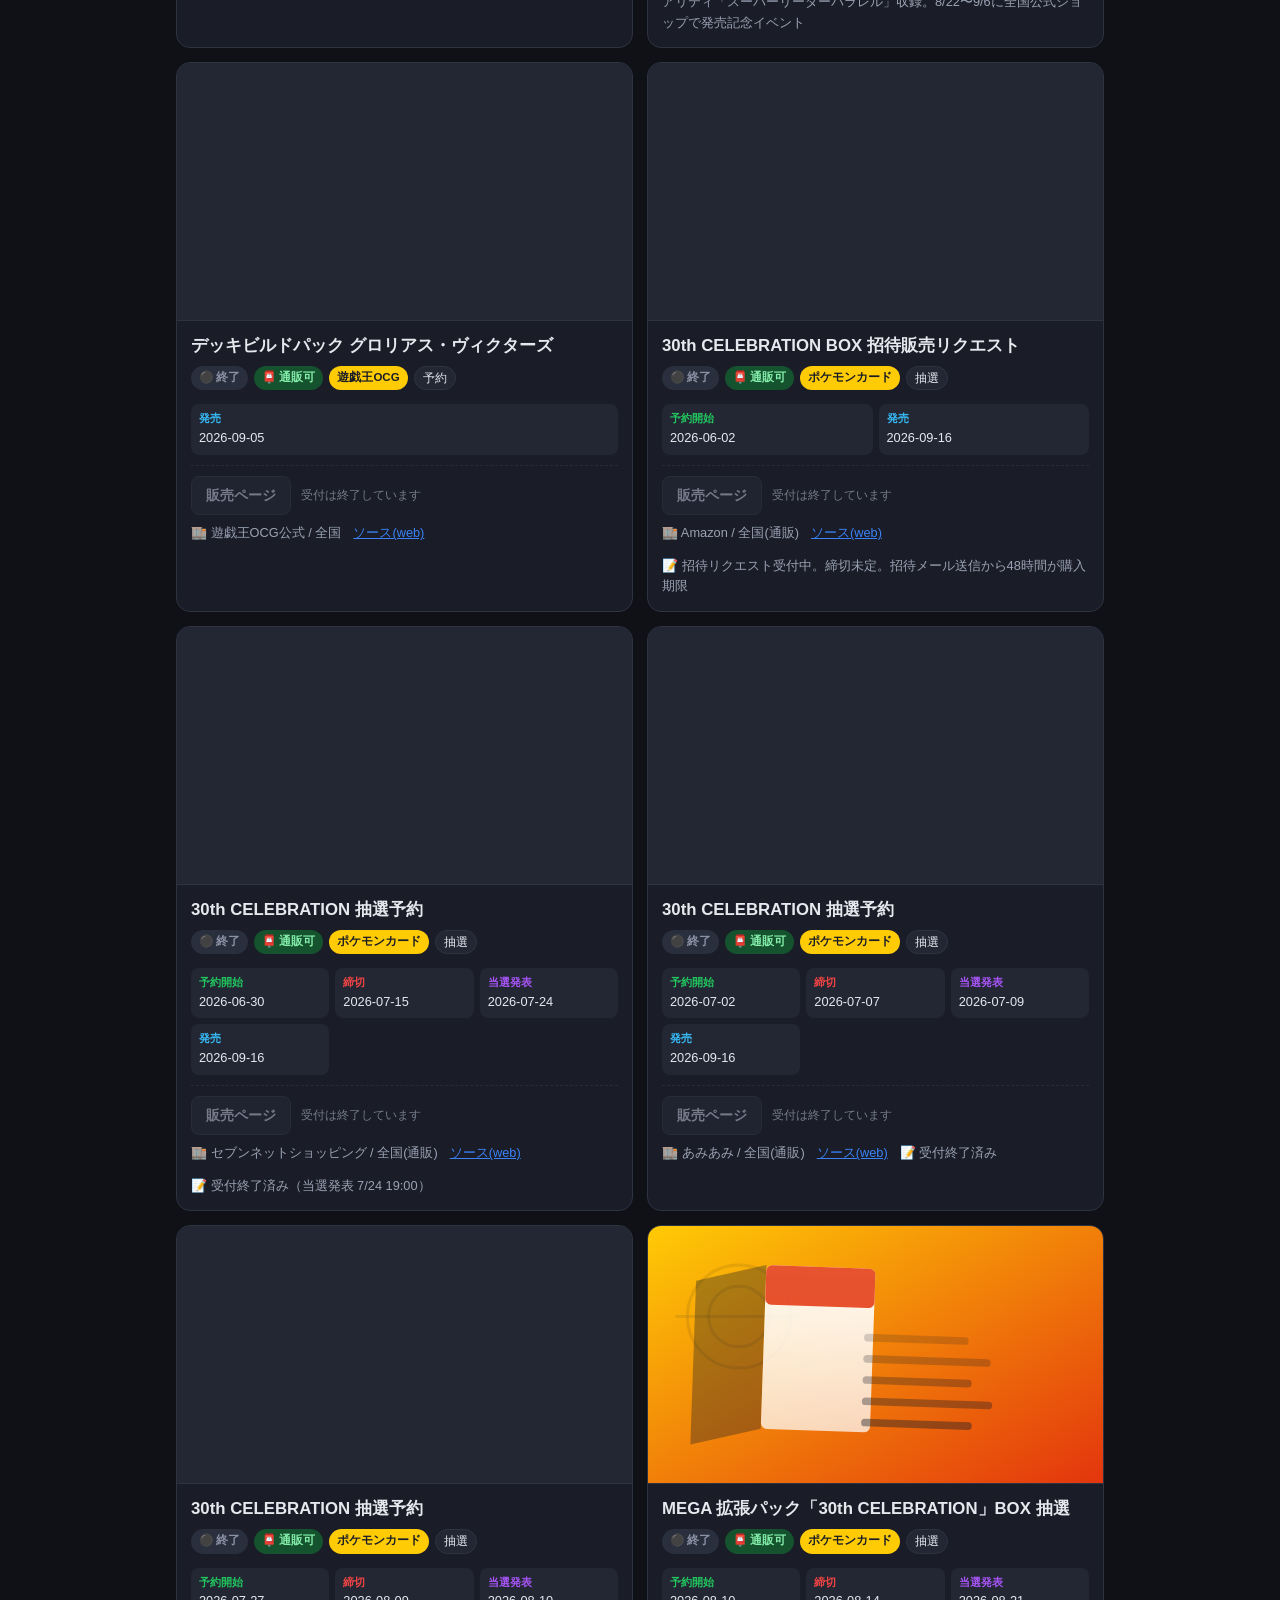
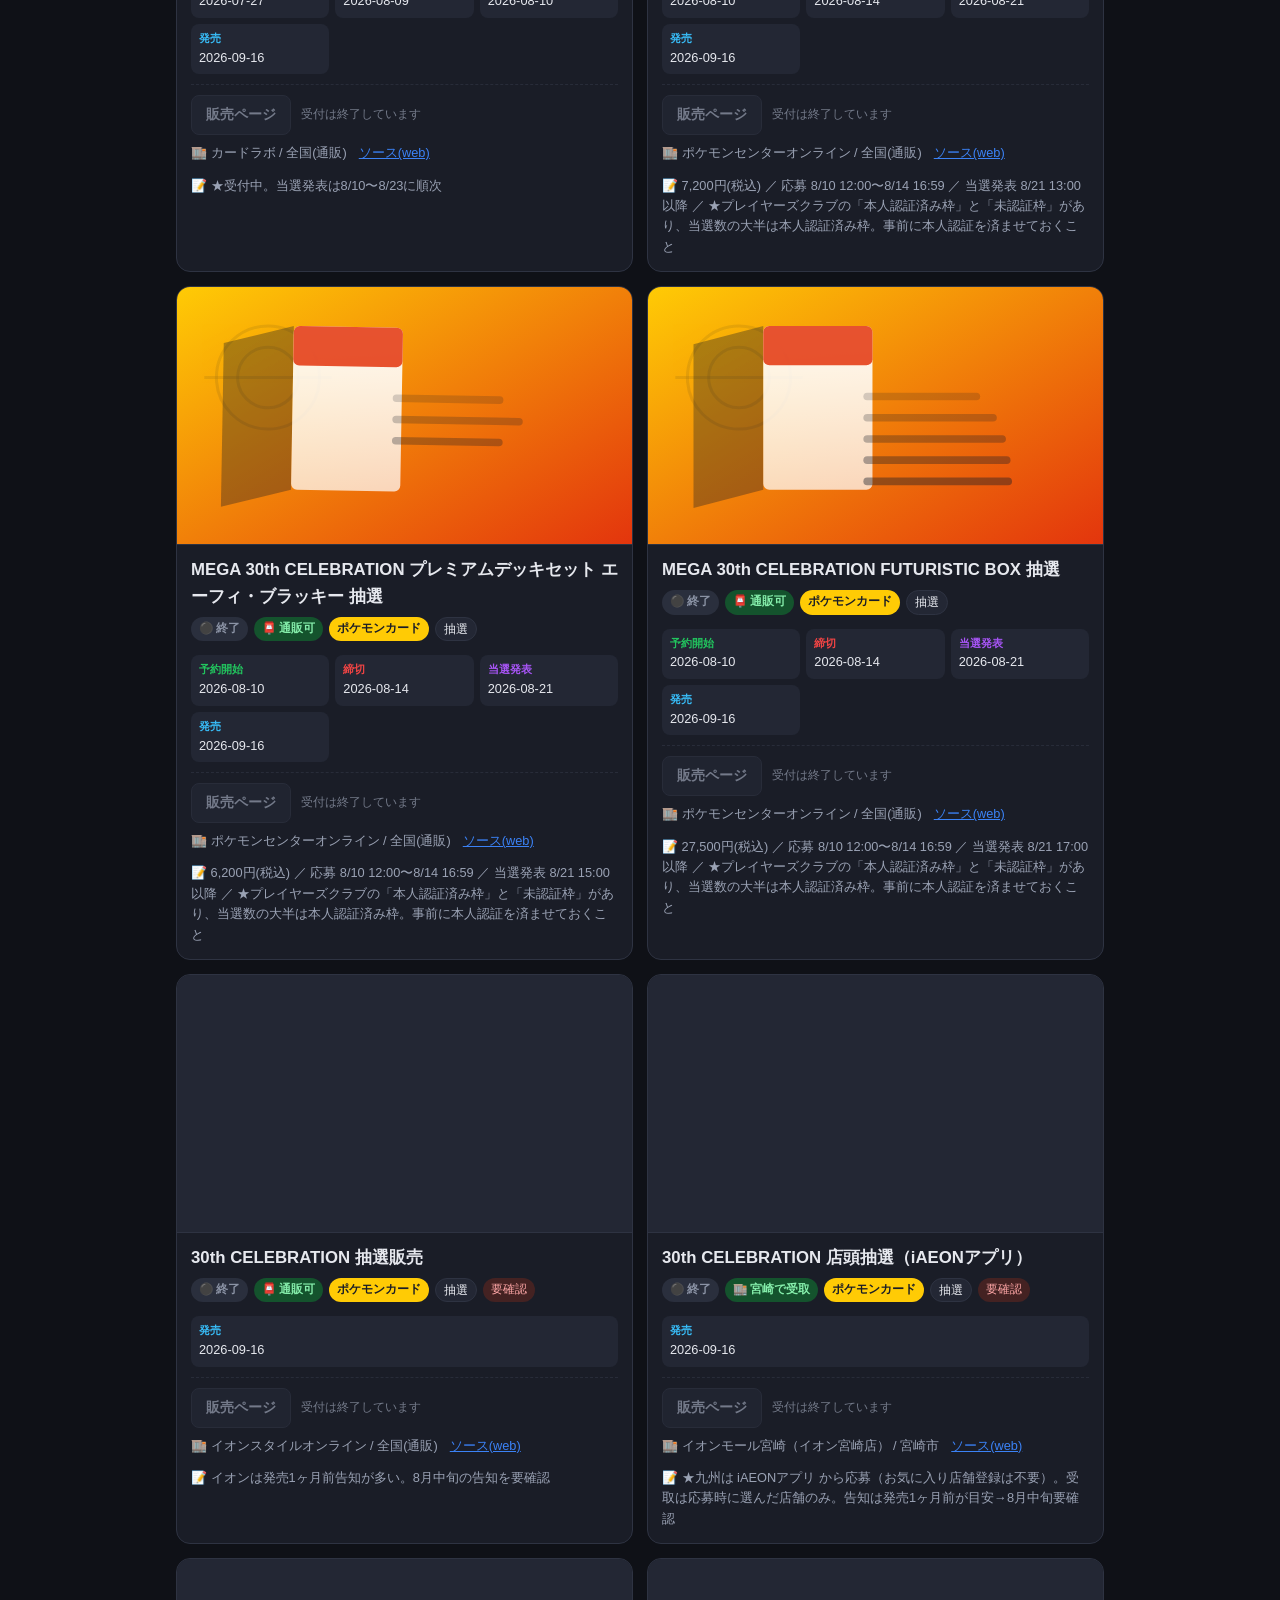
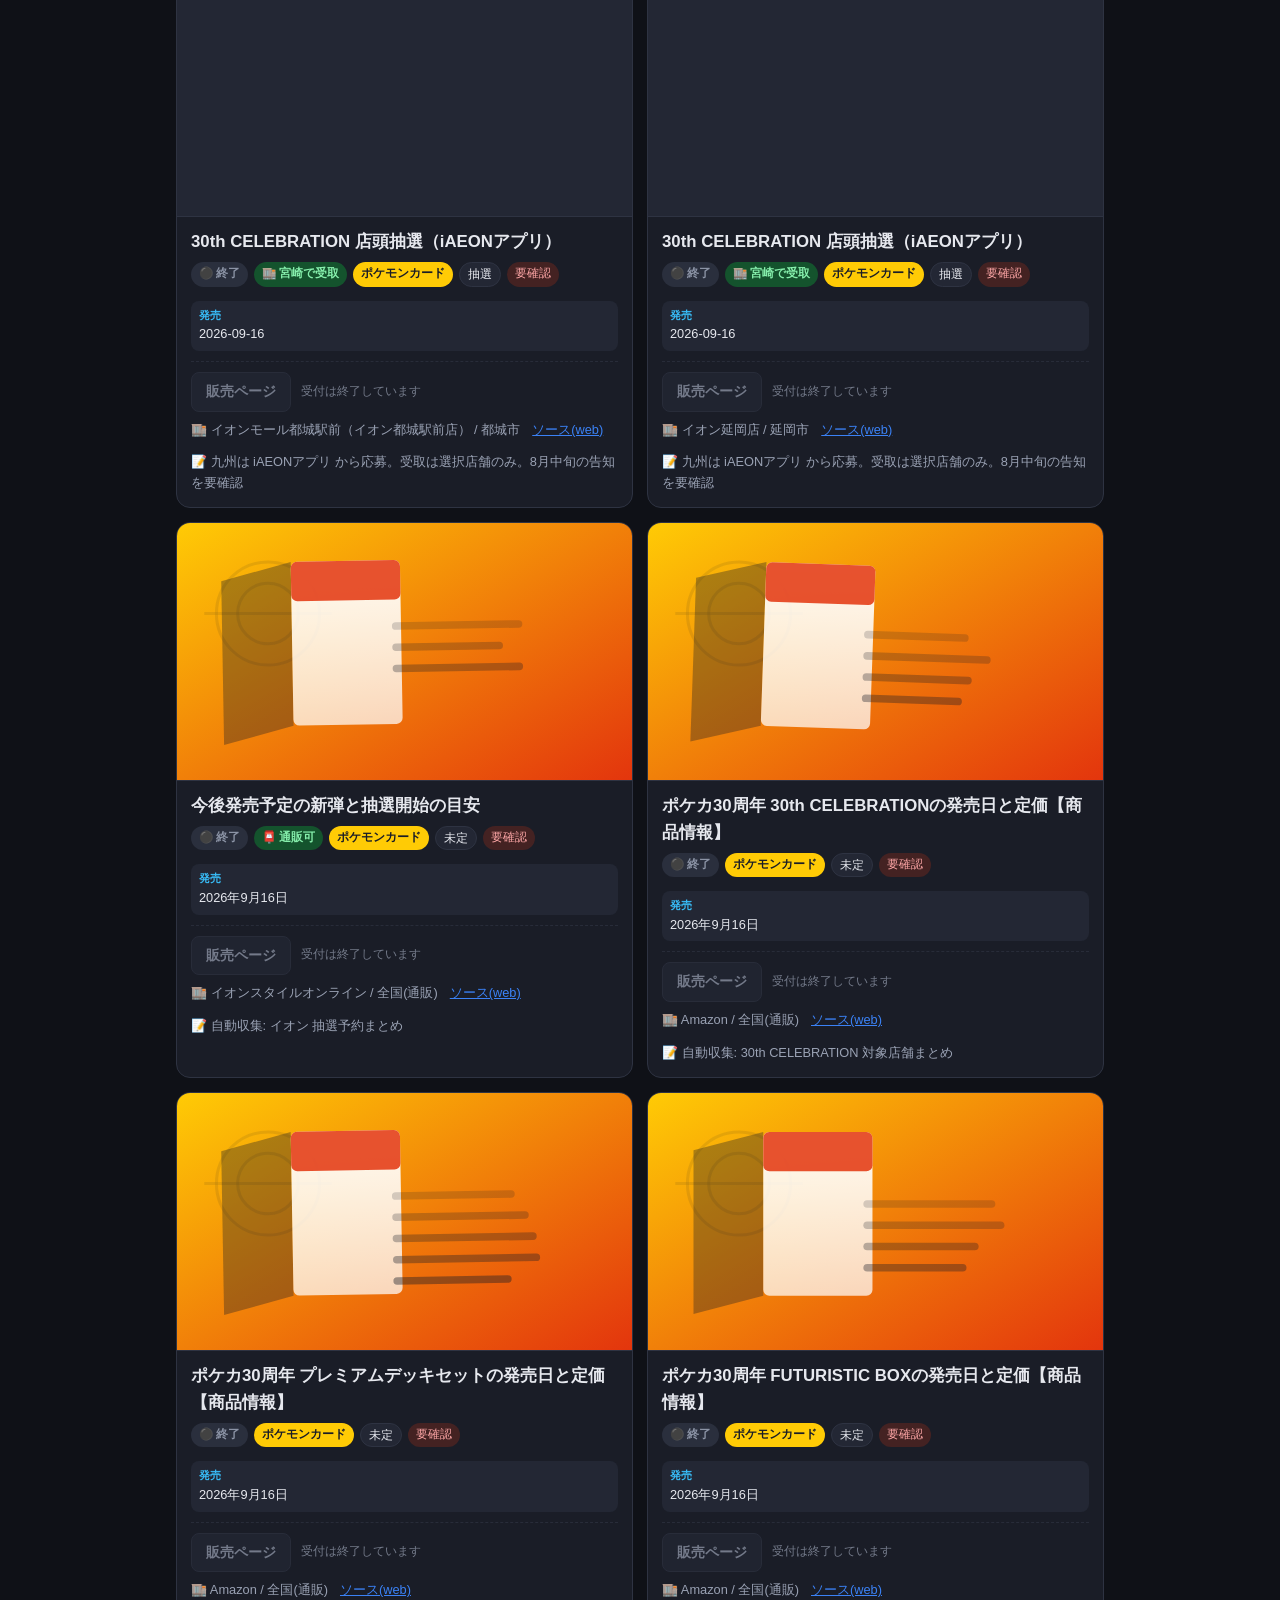
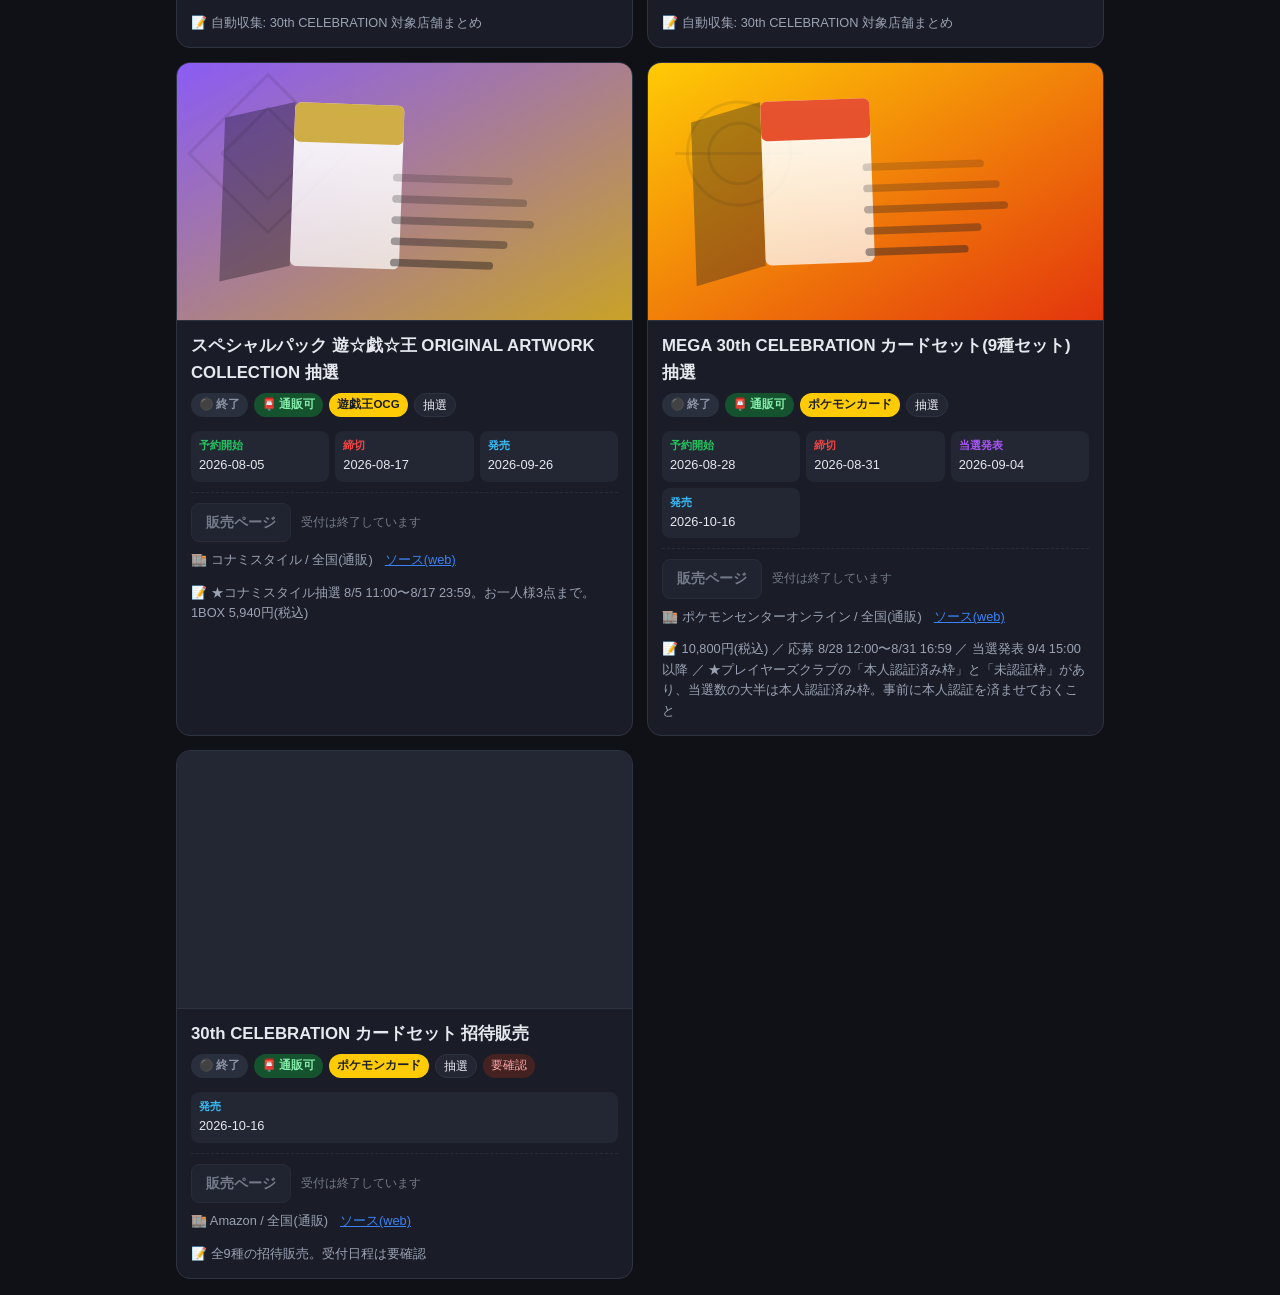
==== commit de4a46a6: "データ更新 2026-08-30 08:02" ====
--- a/index.html
+++ b/index.html
@@ -12,7 +12,7 @@
   <meta name="apple-mobile-web-app-capable" content="yes" />
   <meta name="apple-mobile-web-app-status-bar-style" content="black-translucent" />
   <meta name="apple-mobile-web-app-title" content="宮崎トレカ" />
-  <link rel="stylesheet" href="style.css?v=202608290802" />
+  <link rel="stylesheet" href="style.css?v=202608300802" />
 </head>
 <body>
   <header>
@@ -140,13 +140,13 @@
     // 公開版は API サーバーが無いので、書き出したデータを使う
     window.TCG_STATIC = null;
   </script>
-  <script src="art.js?v=202608290802"></script>
+  <script src="art.js?v=202608300802"></script>
   <script>
-    fetch("data.json?v=202608290802").then(function(r){return r.json();})
+    fetch("data.json?v=202608300802").then(function(r){return r.json();})
       .then(function(d){
         window.TCG_STATIC = d;
         var s = document.createElement("script");
-        s.src = "app.js?v=202608290802";
+        s.src = "app.js?v=202608300802";
         document.body.appendChild(s);
       });
   </script>
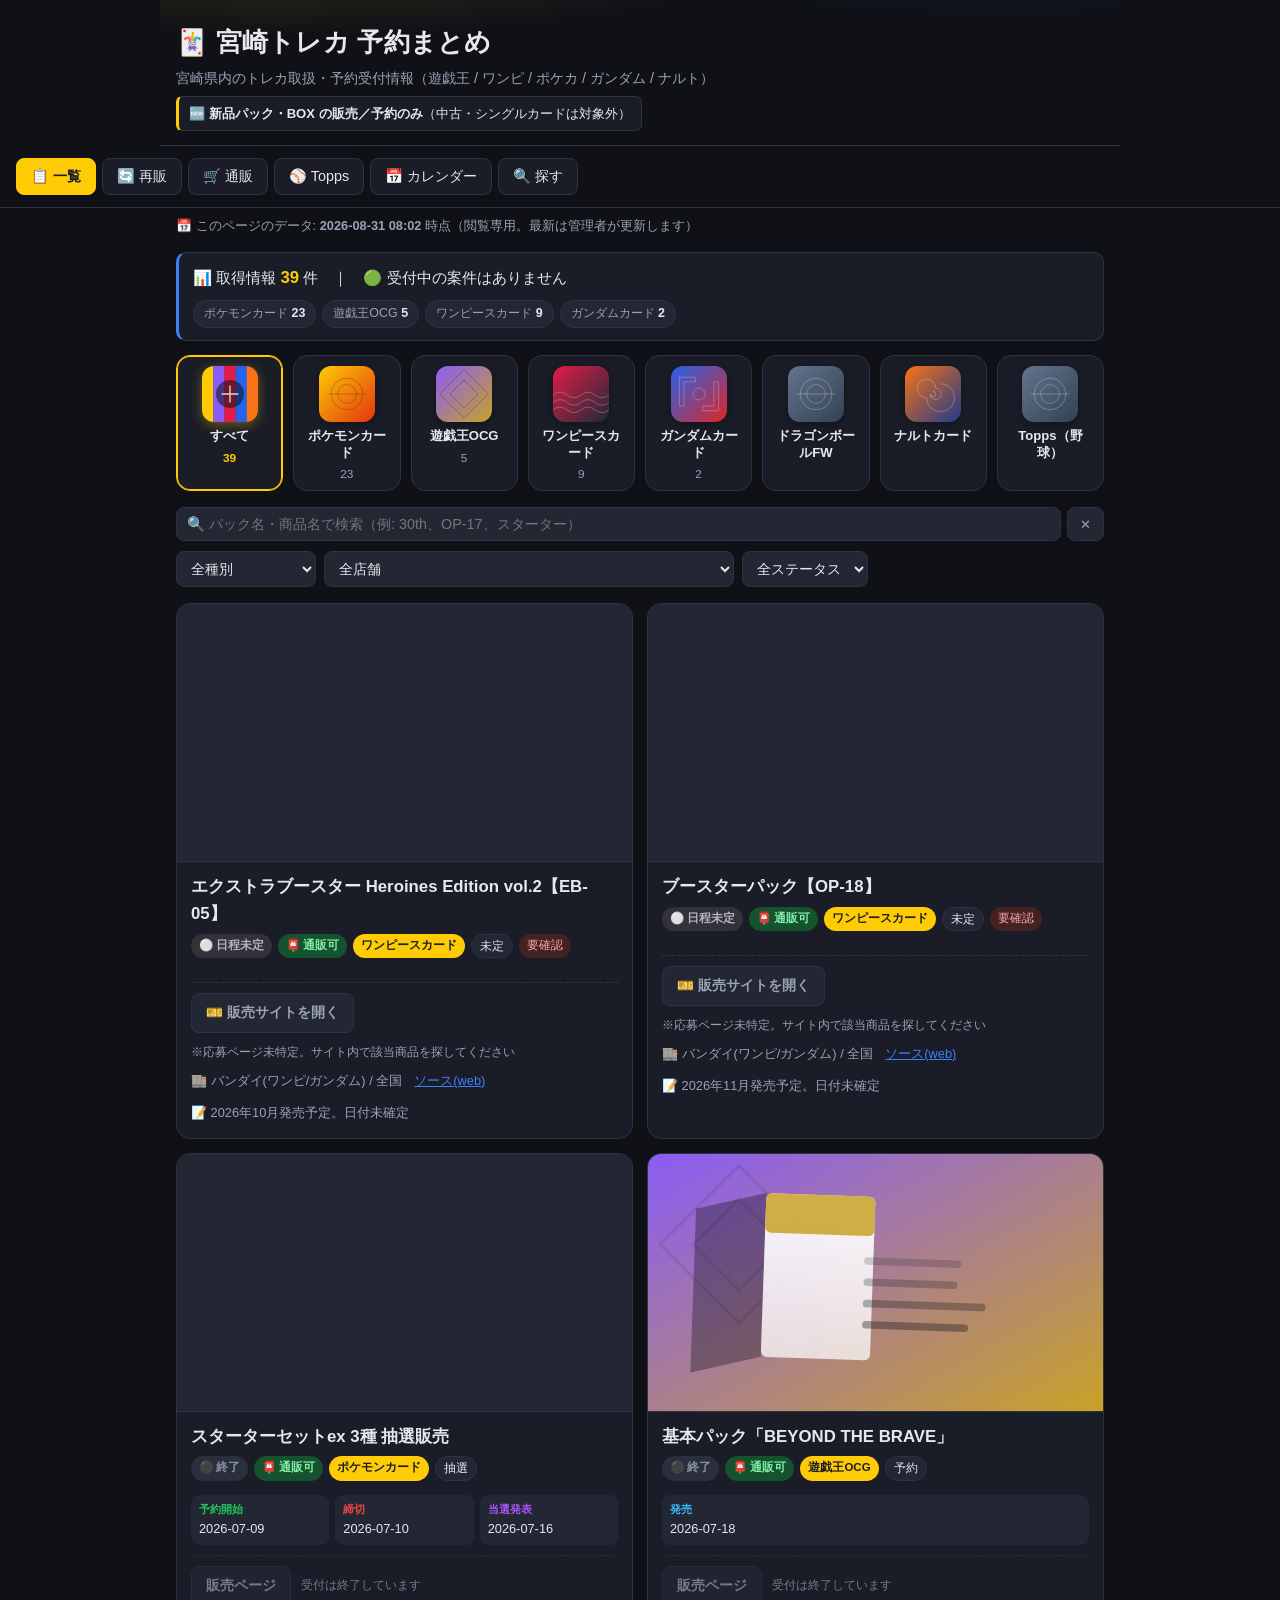
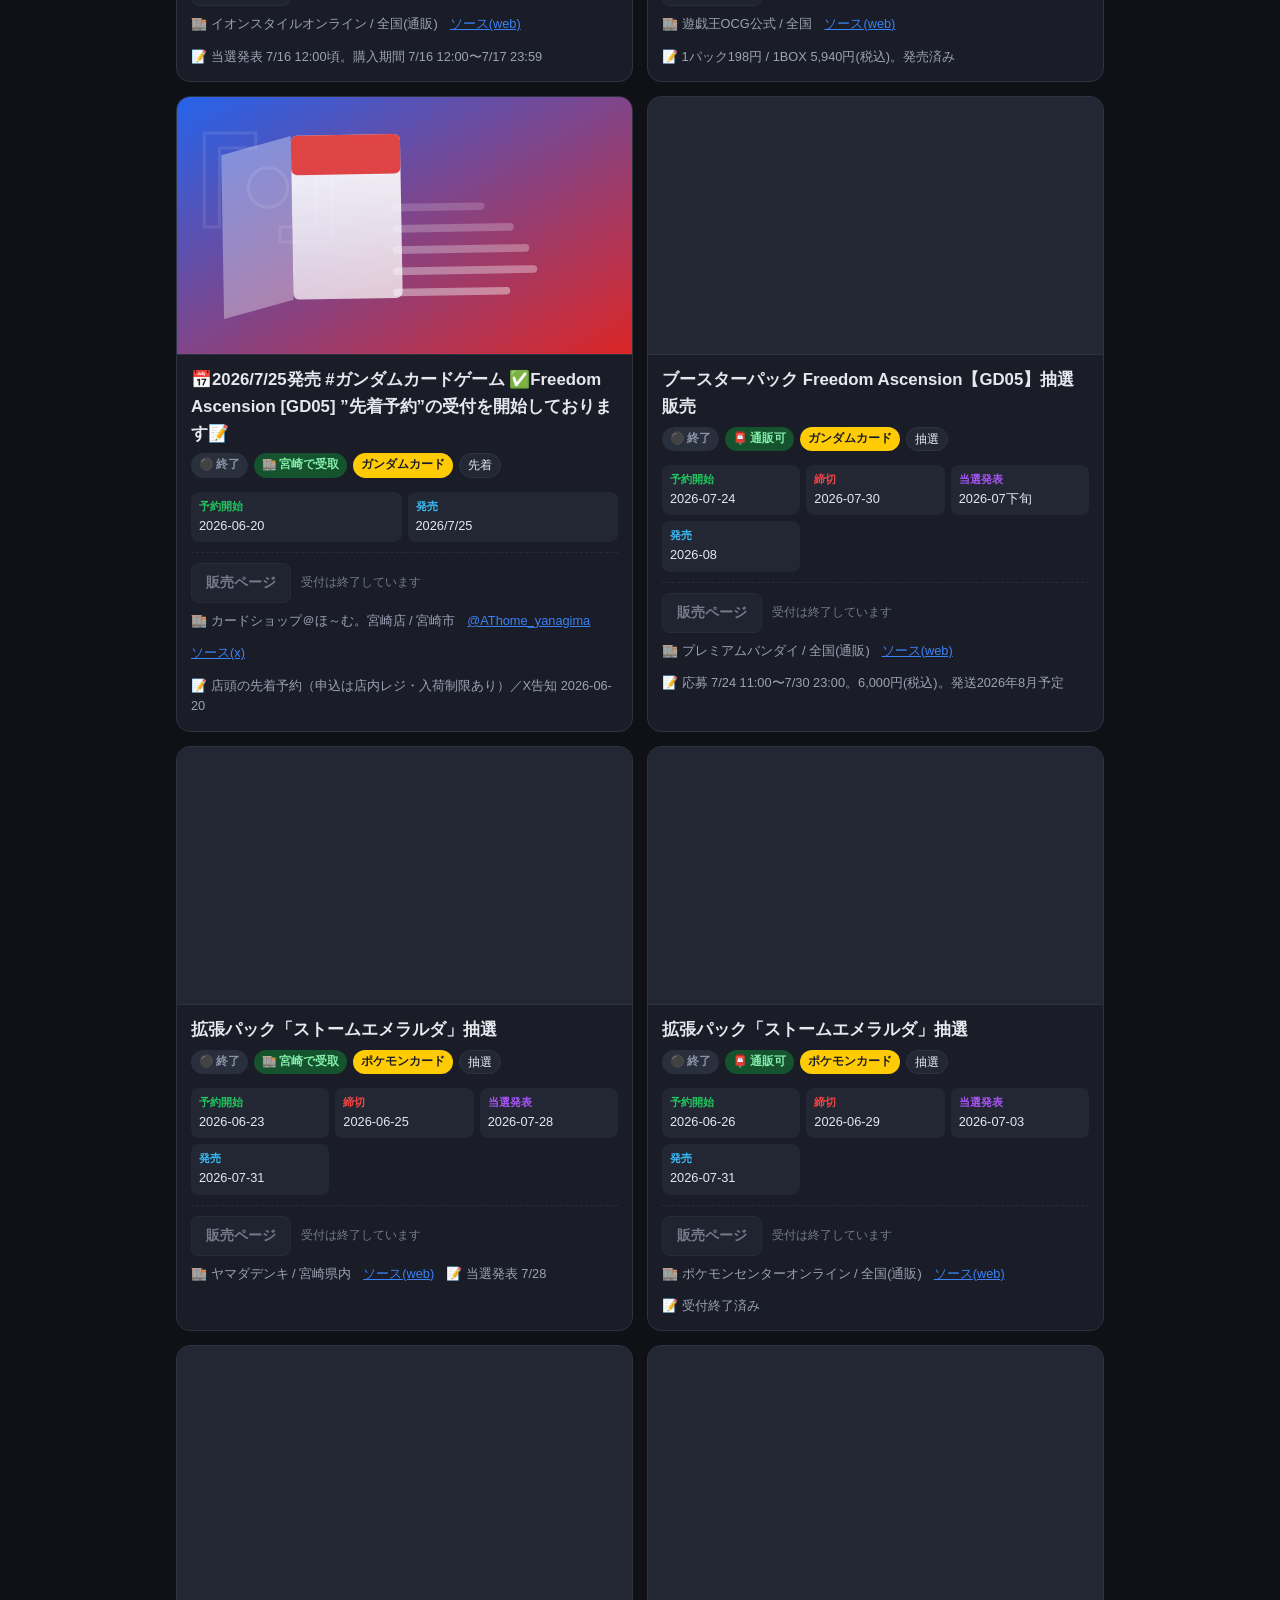
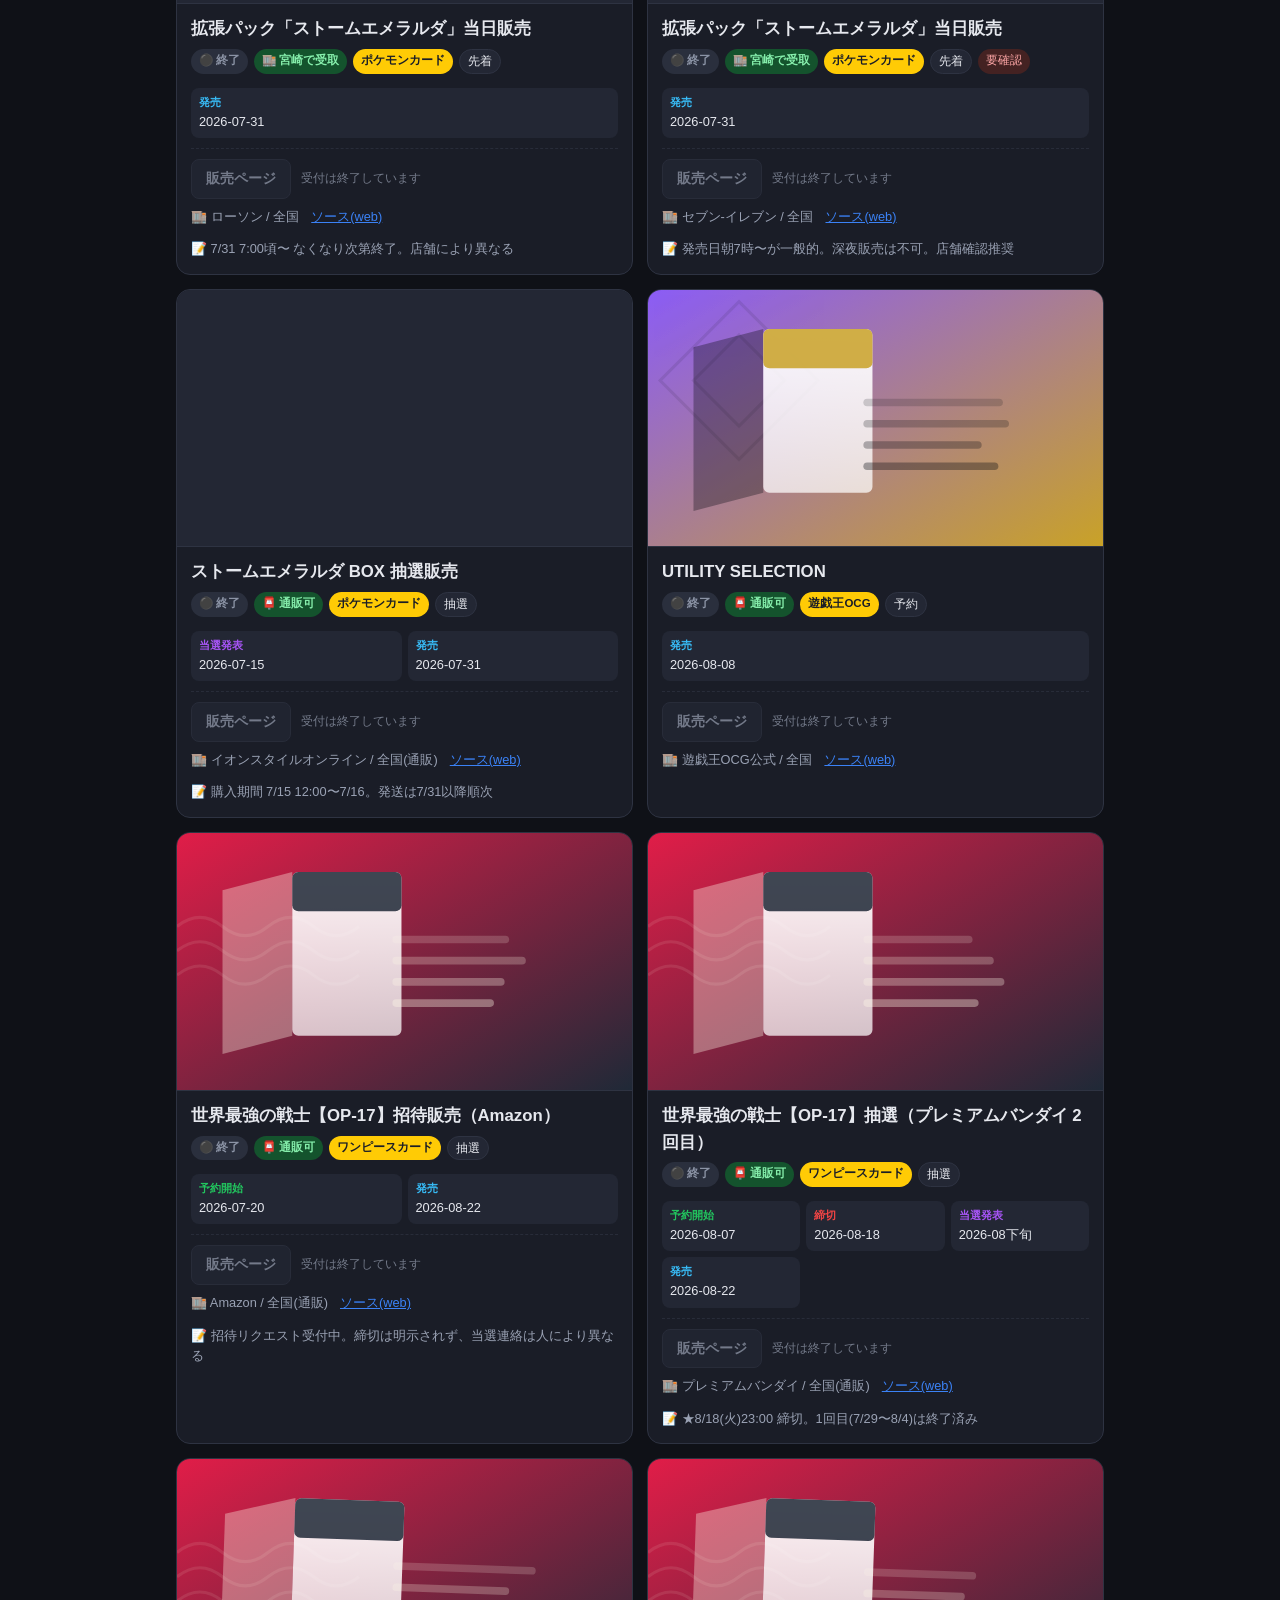
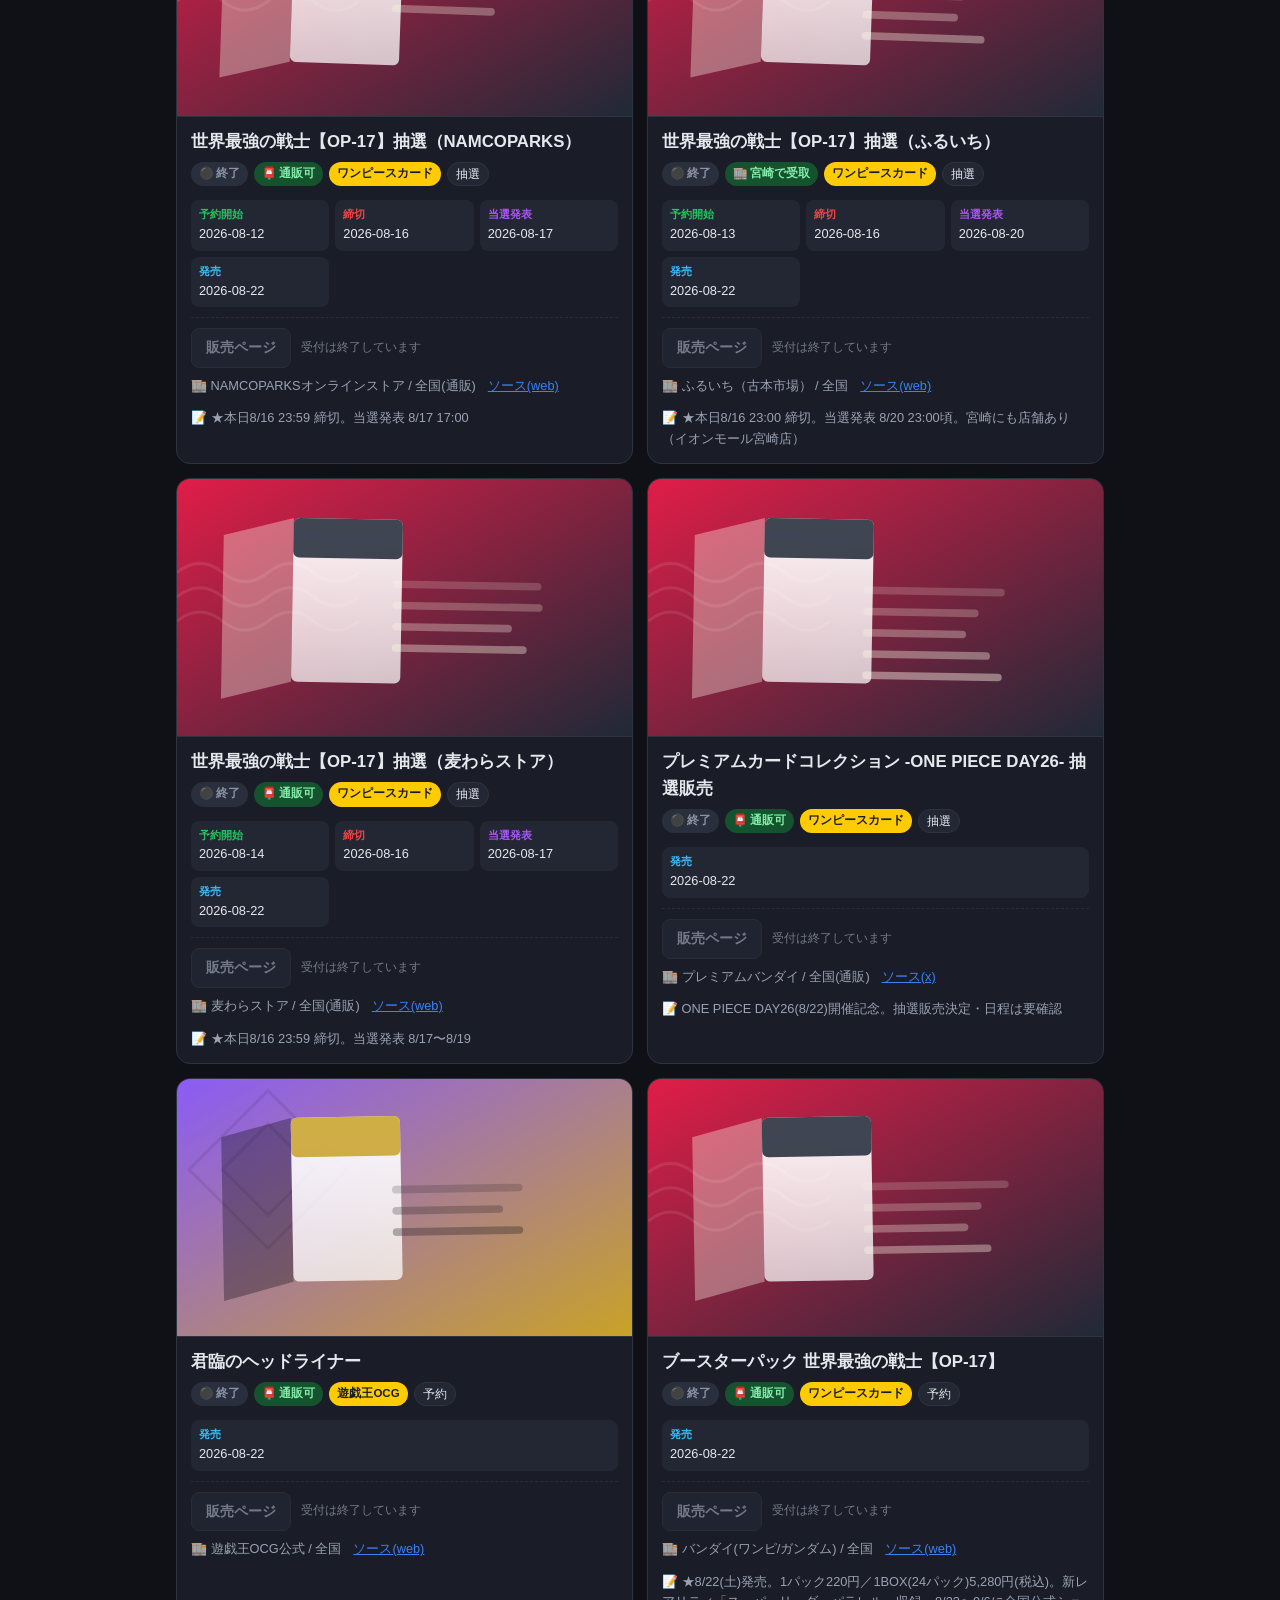
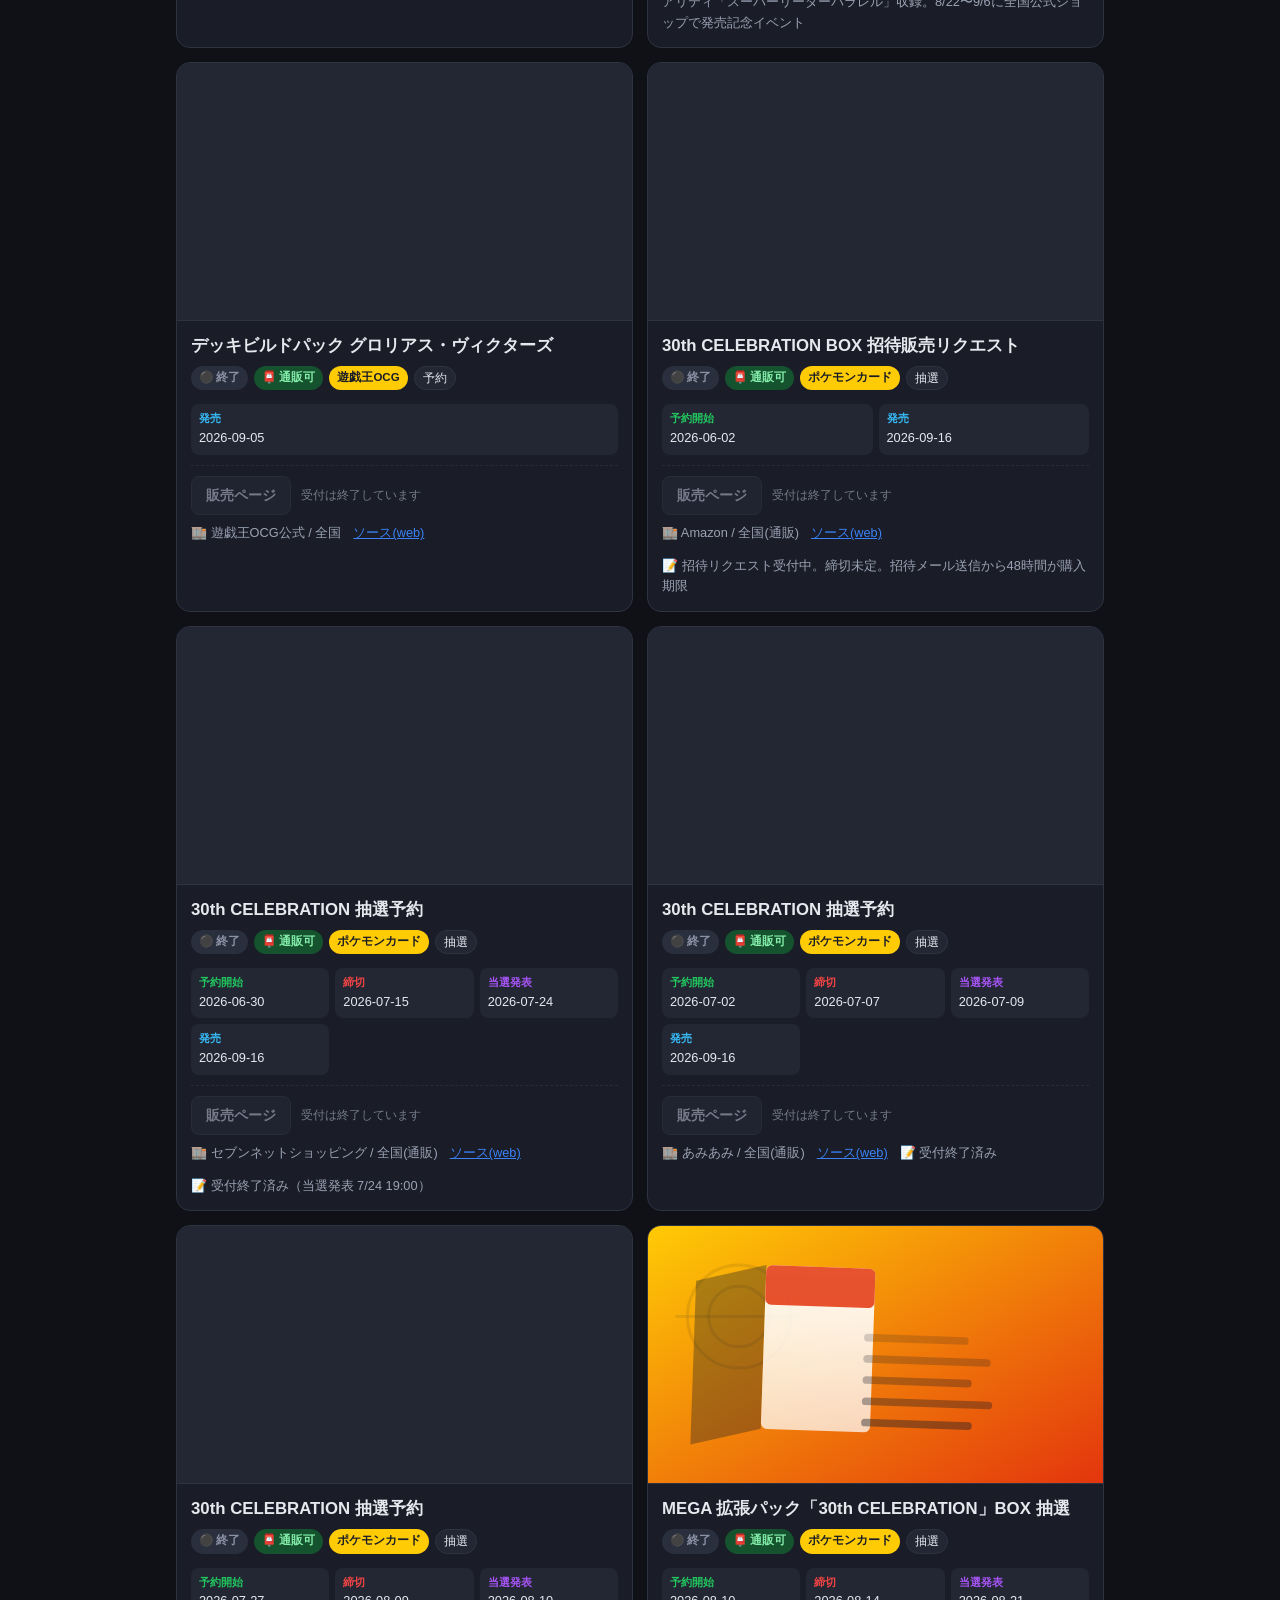
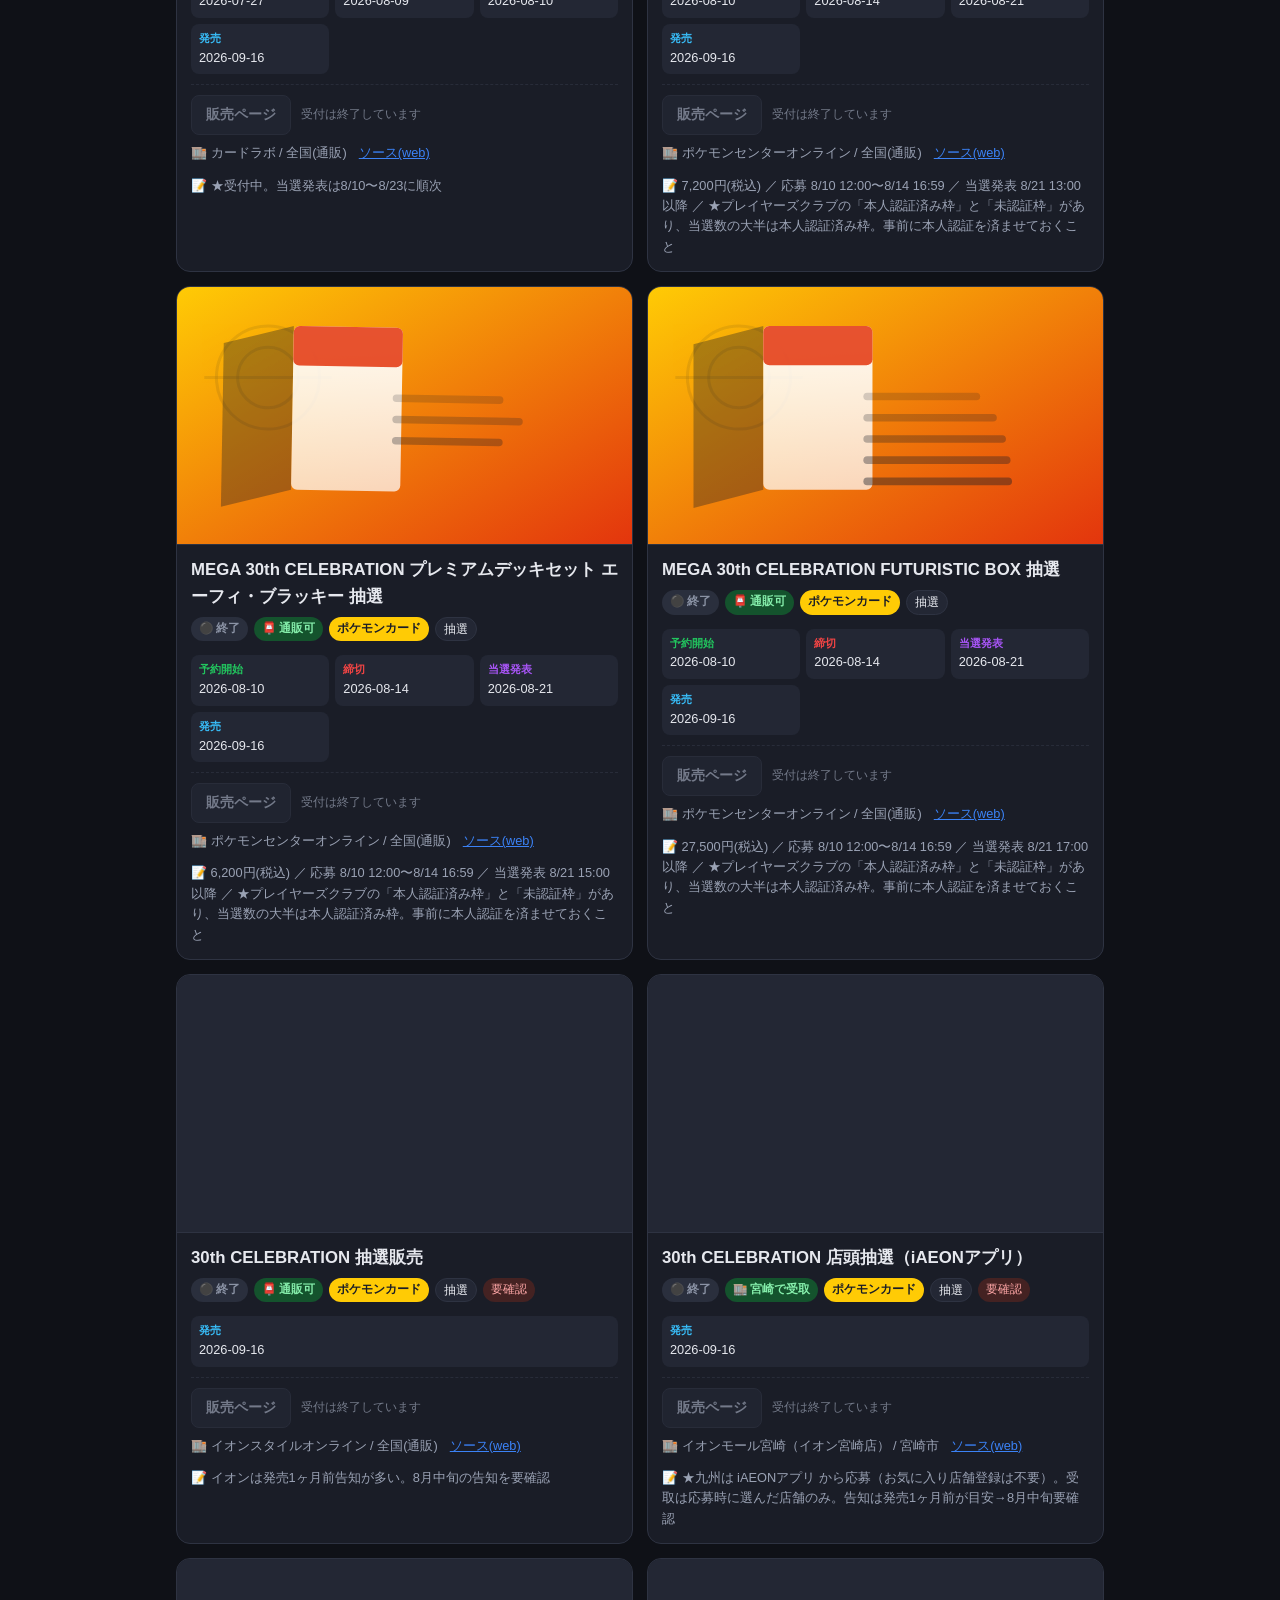
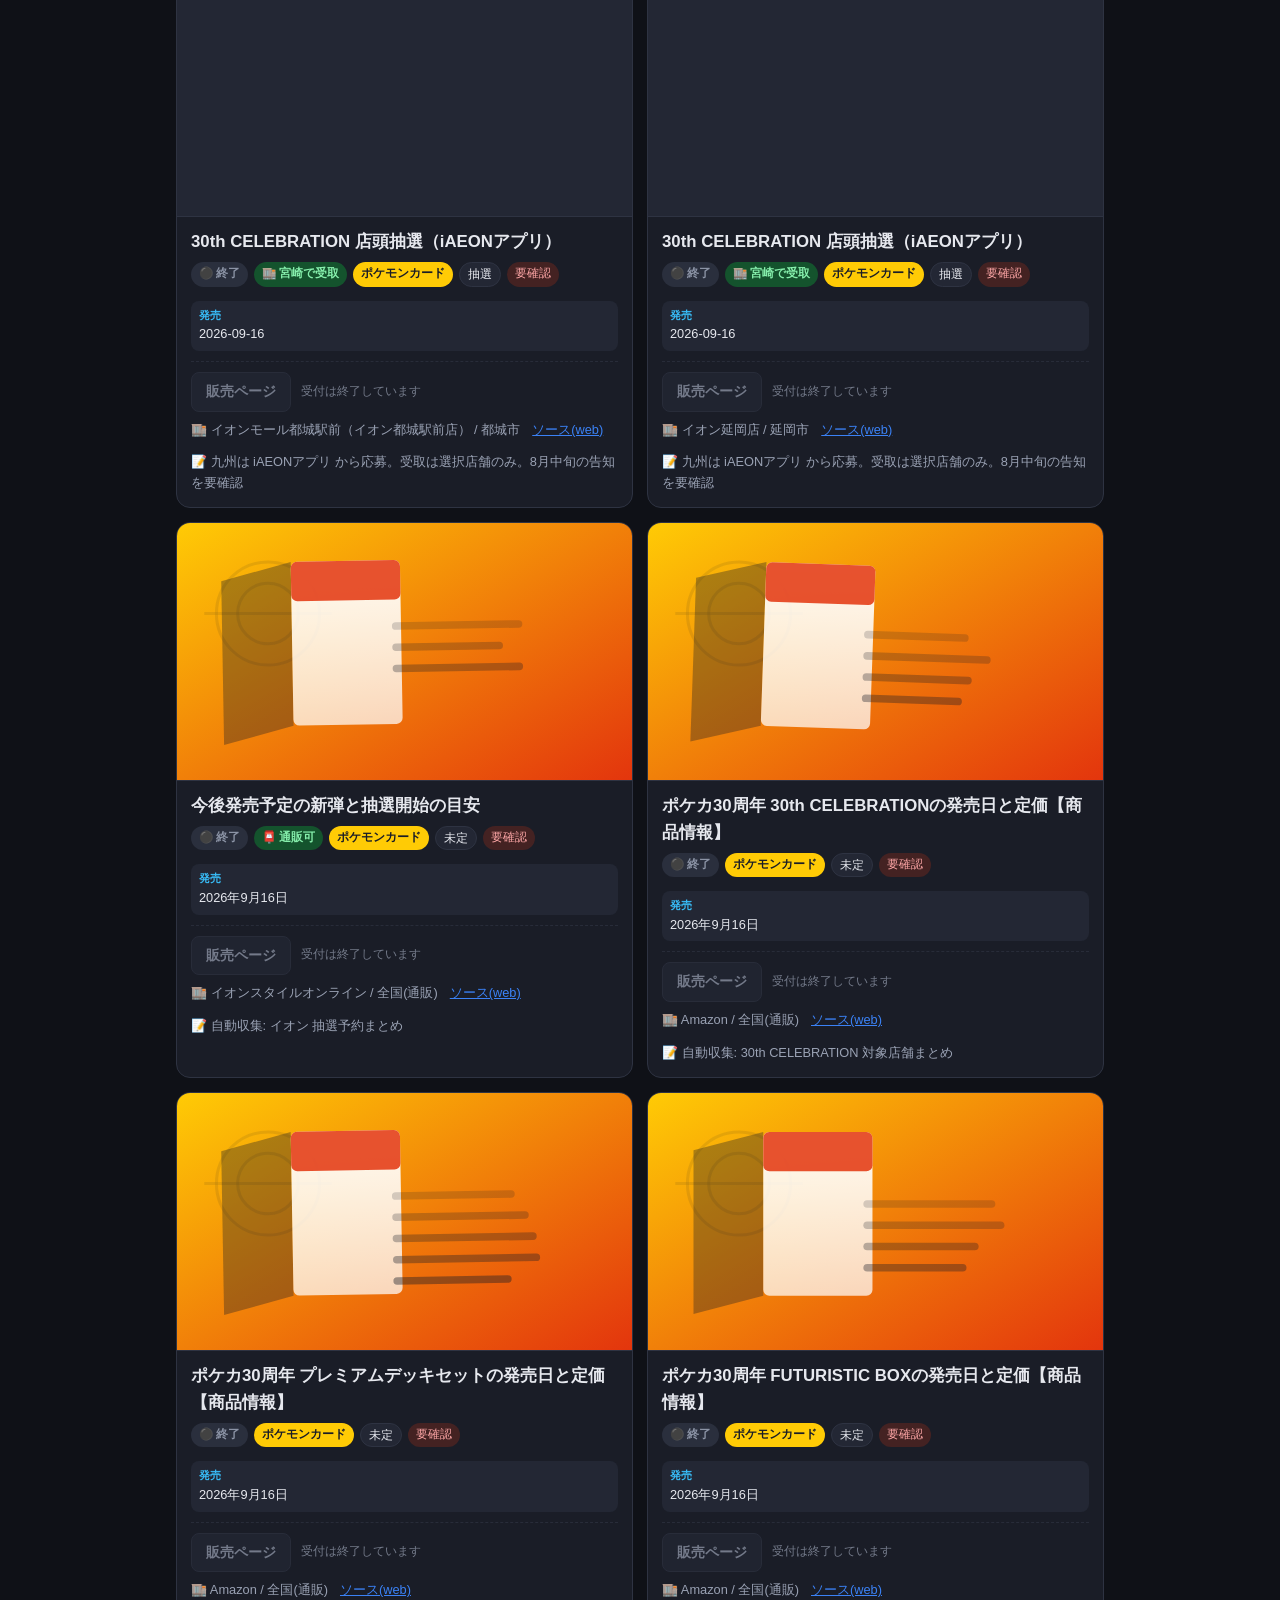
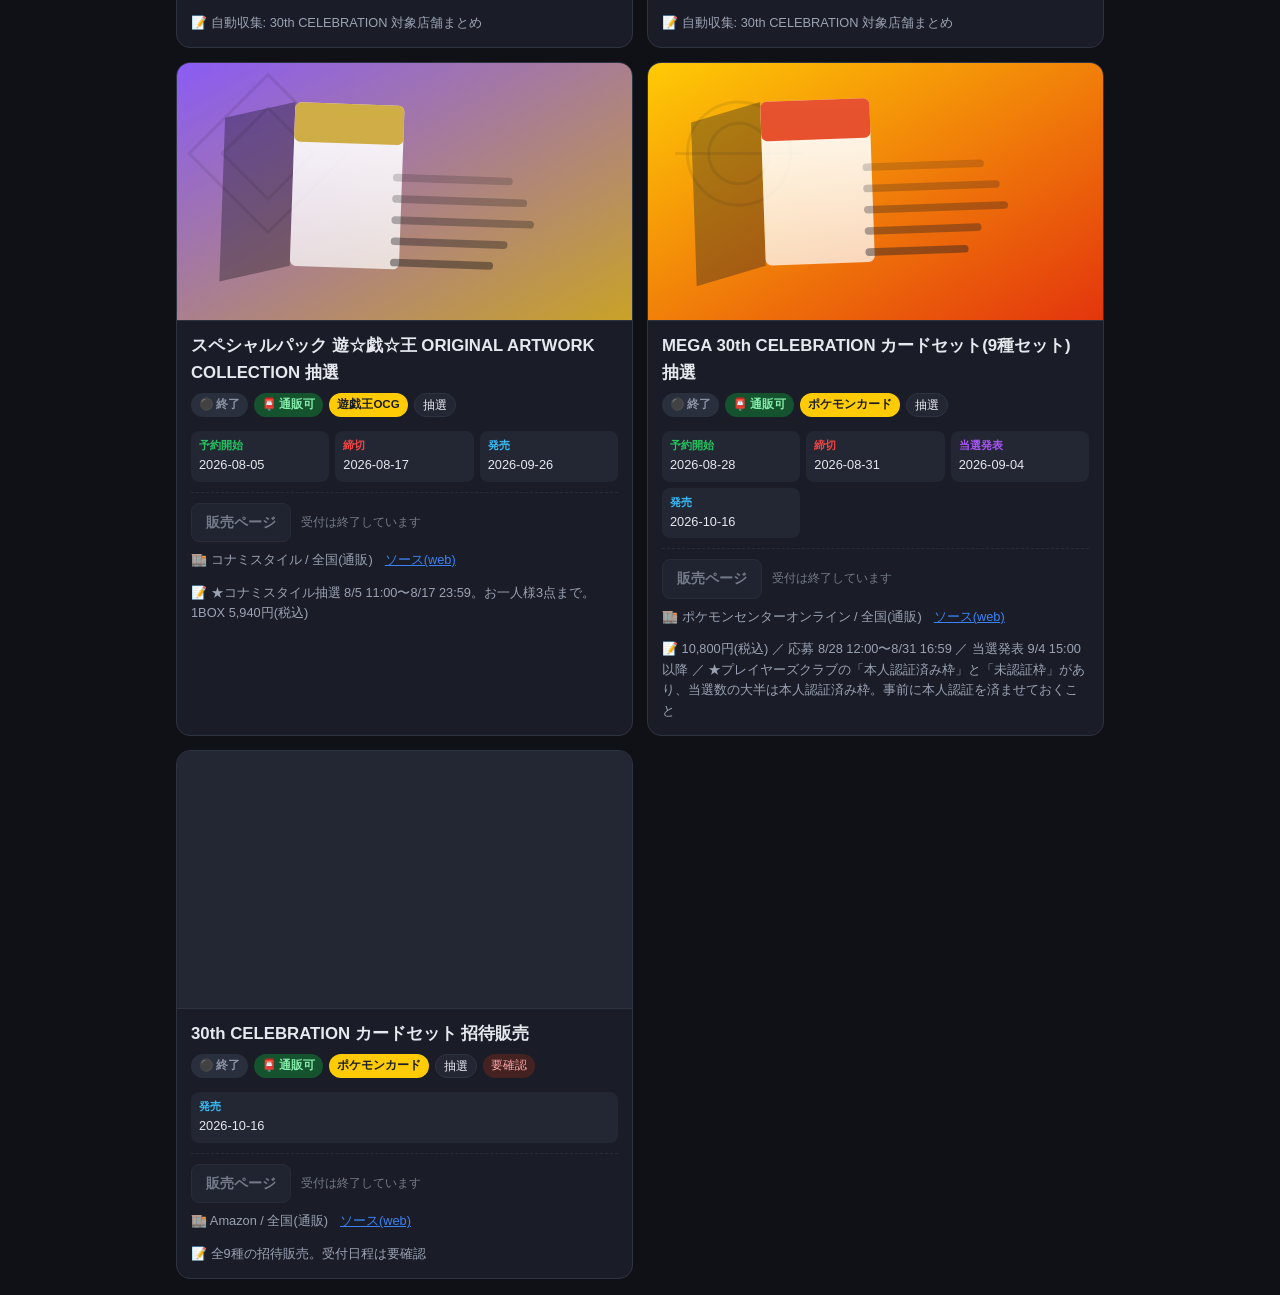
==== commit 3901d242: "データ更新 2026-08-31 08:02" ====
--- a/index.html
+++ b/index.html
@@ -12,7 +12,7 @@
   <meta name="apple-mobile-web-app-capable" content="yes" />
   <meta name="apple-mobile-web-app-status-bar-style" content="black-translucent" />
   <meta name="apple-mobile-web-app-title" content="宮崎トレカ" />
-  <link rel="stylesheet" href="style.css?v=202608300802" />
+  <link rel="stylesheet" href="style.css?v=202608310802" />
 </head>
 <body>
   <header>
@@ -140,13 +140,13 @@
     // 公開版は API サーバーが無いので、書き出したデータを使う
     window.TCG_STATIC = null;
   </script>
-  <script src="art.js?v=202608300802"></script>
+  <script src="art.js?v=202608310802"></script>
   <script>
-    fetch("data.json?v=202608300802").then(function(r){return r.json();})
+    fetch("data.json?v=202608310802").then(function(r){return r.json();})
       .then(function(d){
         window.TCG_STATIC = d;
         var s = document.createElement("script");
-        s.src = "app.js?v=202608300802";
+        s.src = "app.js?v=202608310802";
         document.body.appendChild(s);
       });
   </script>
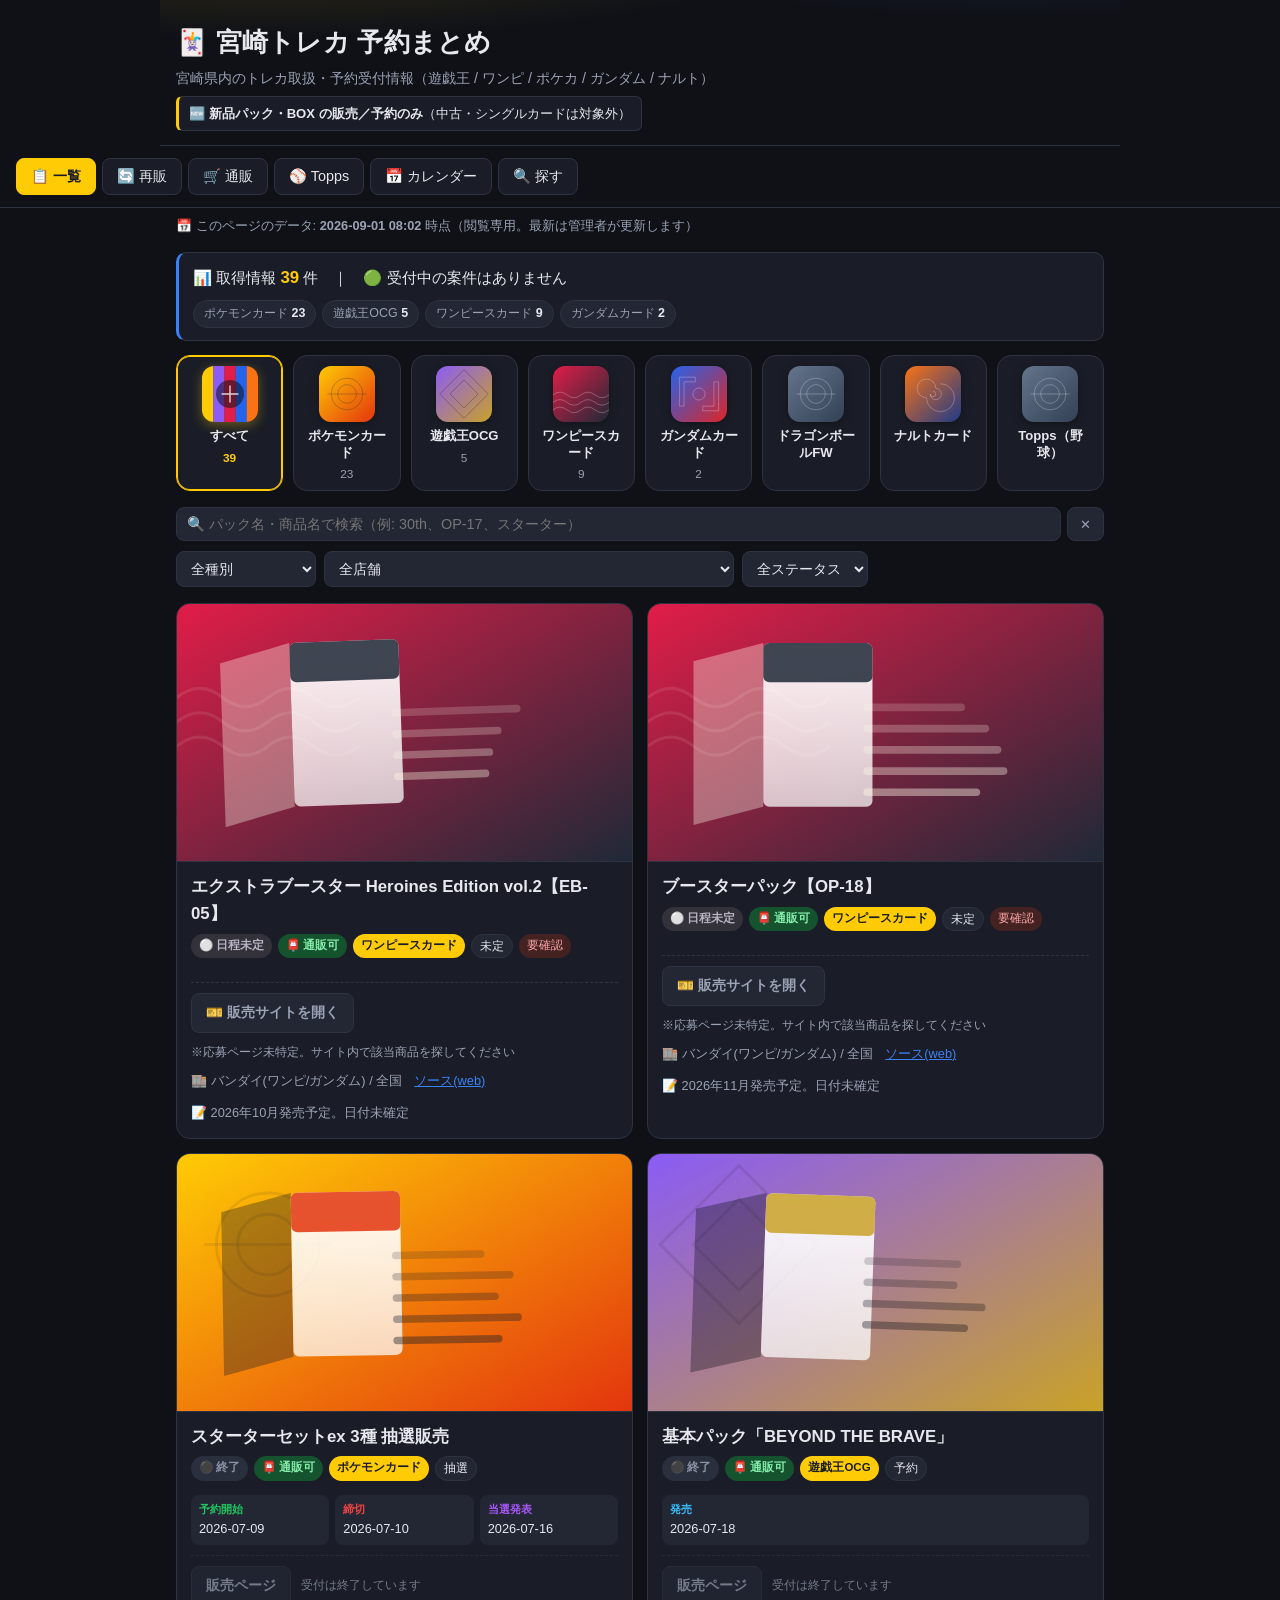
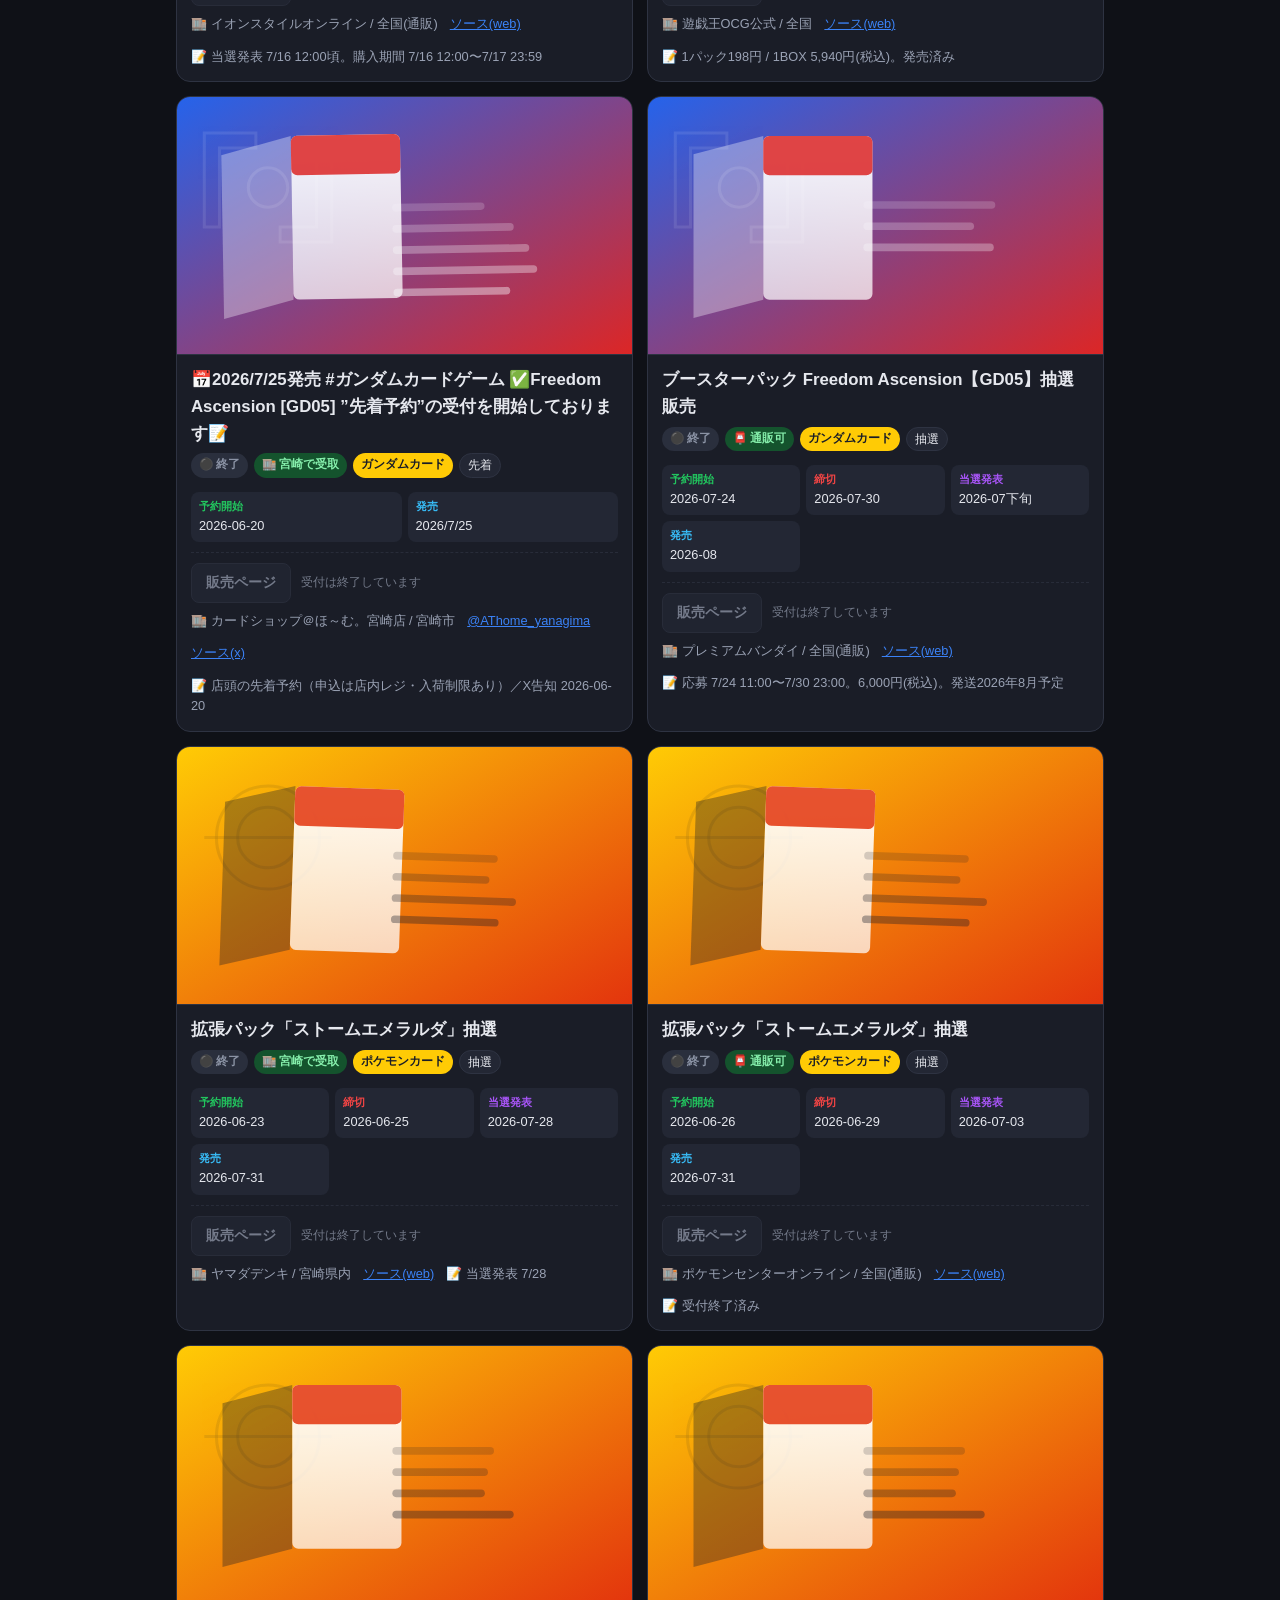
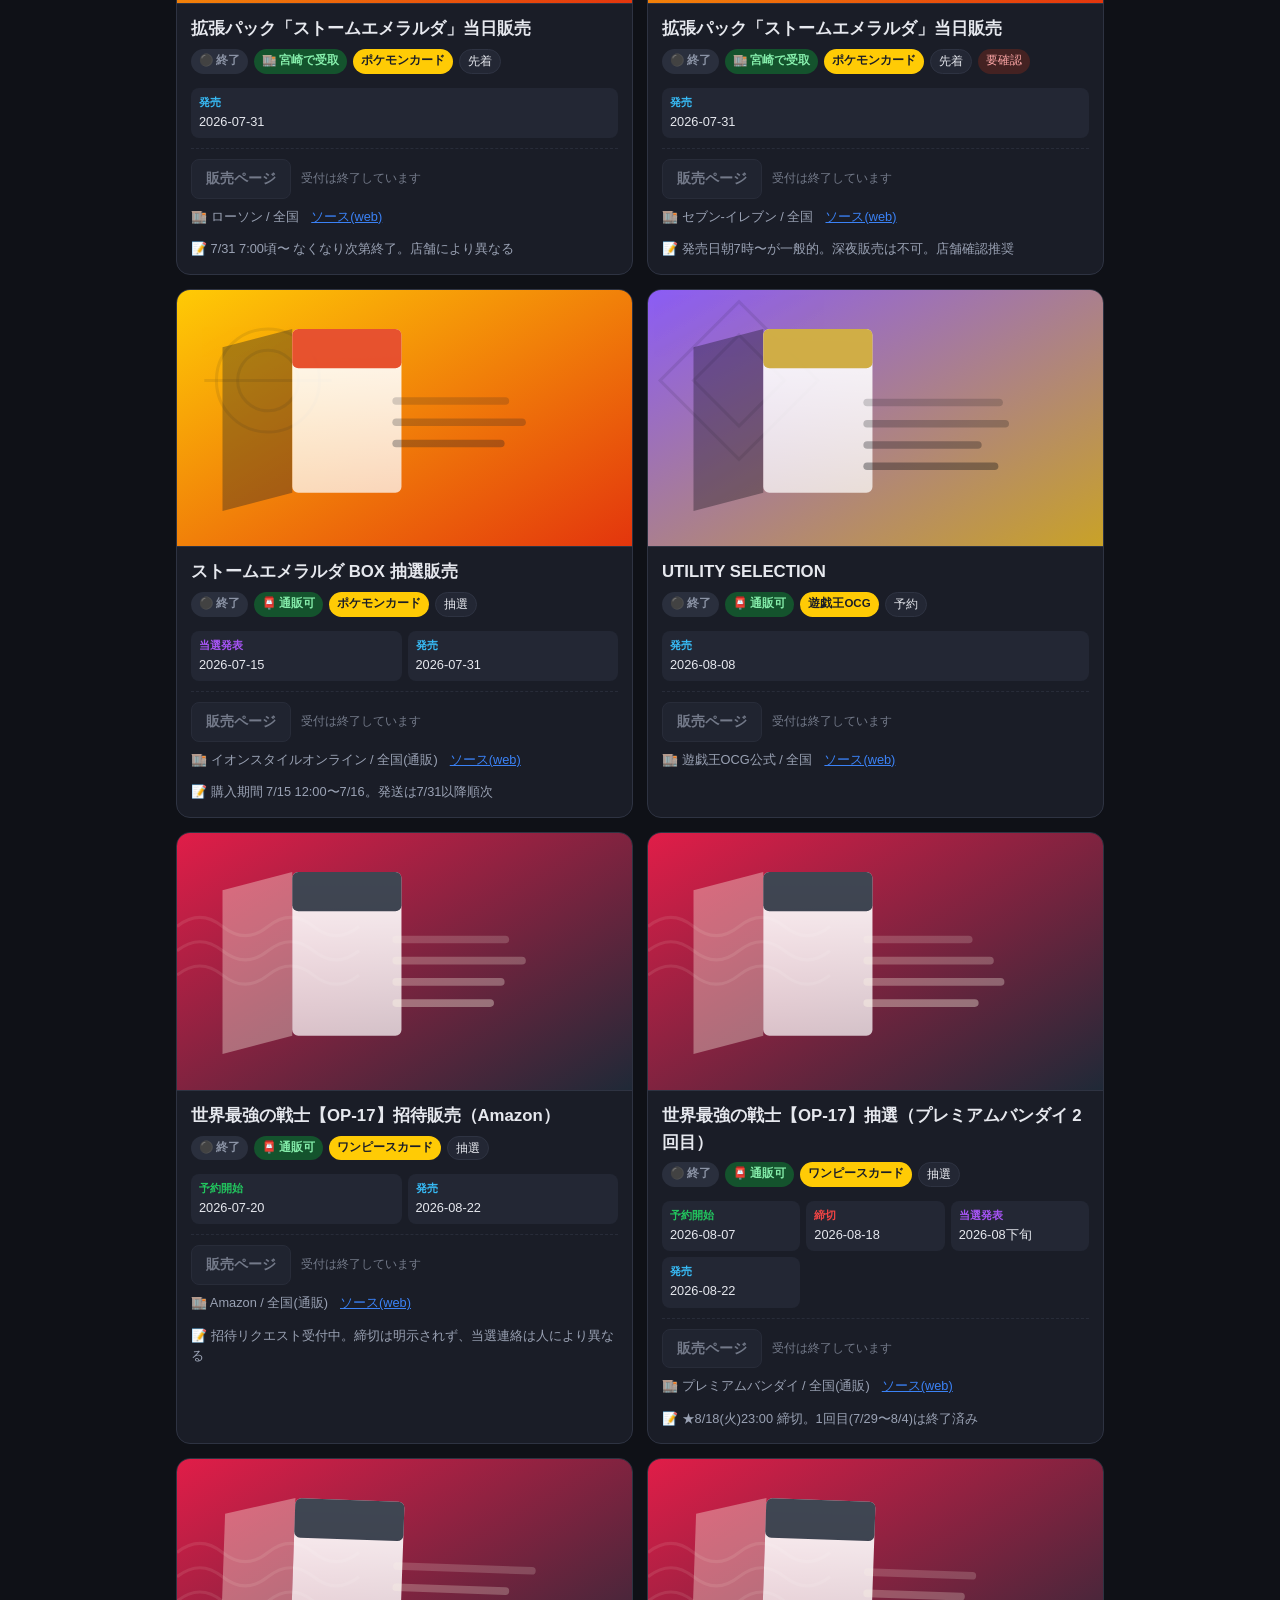
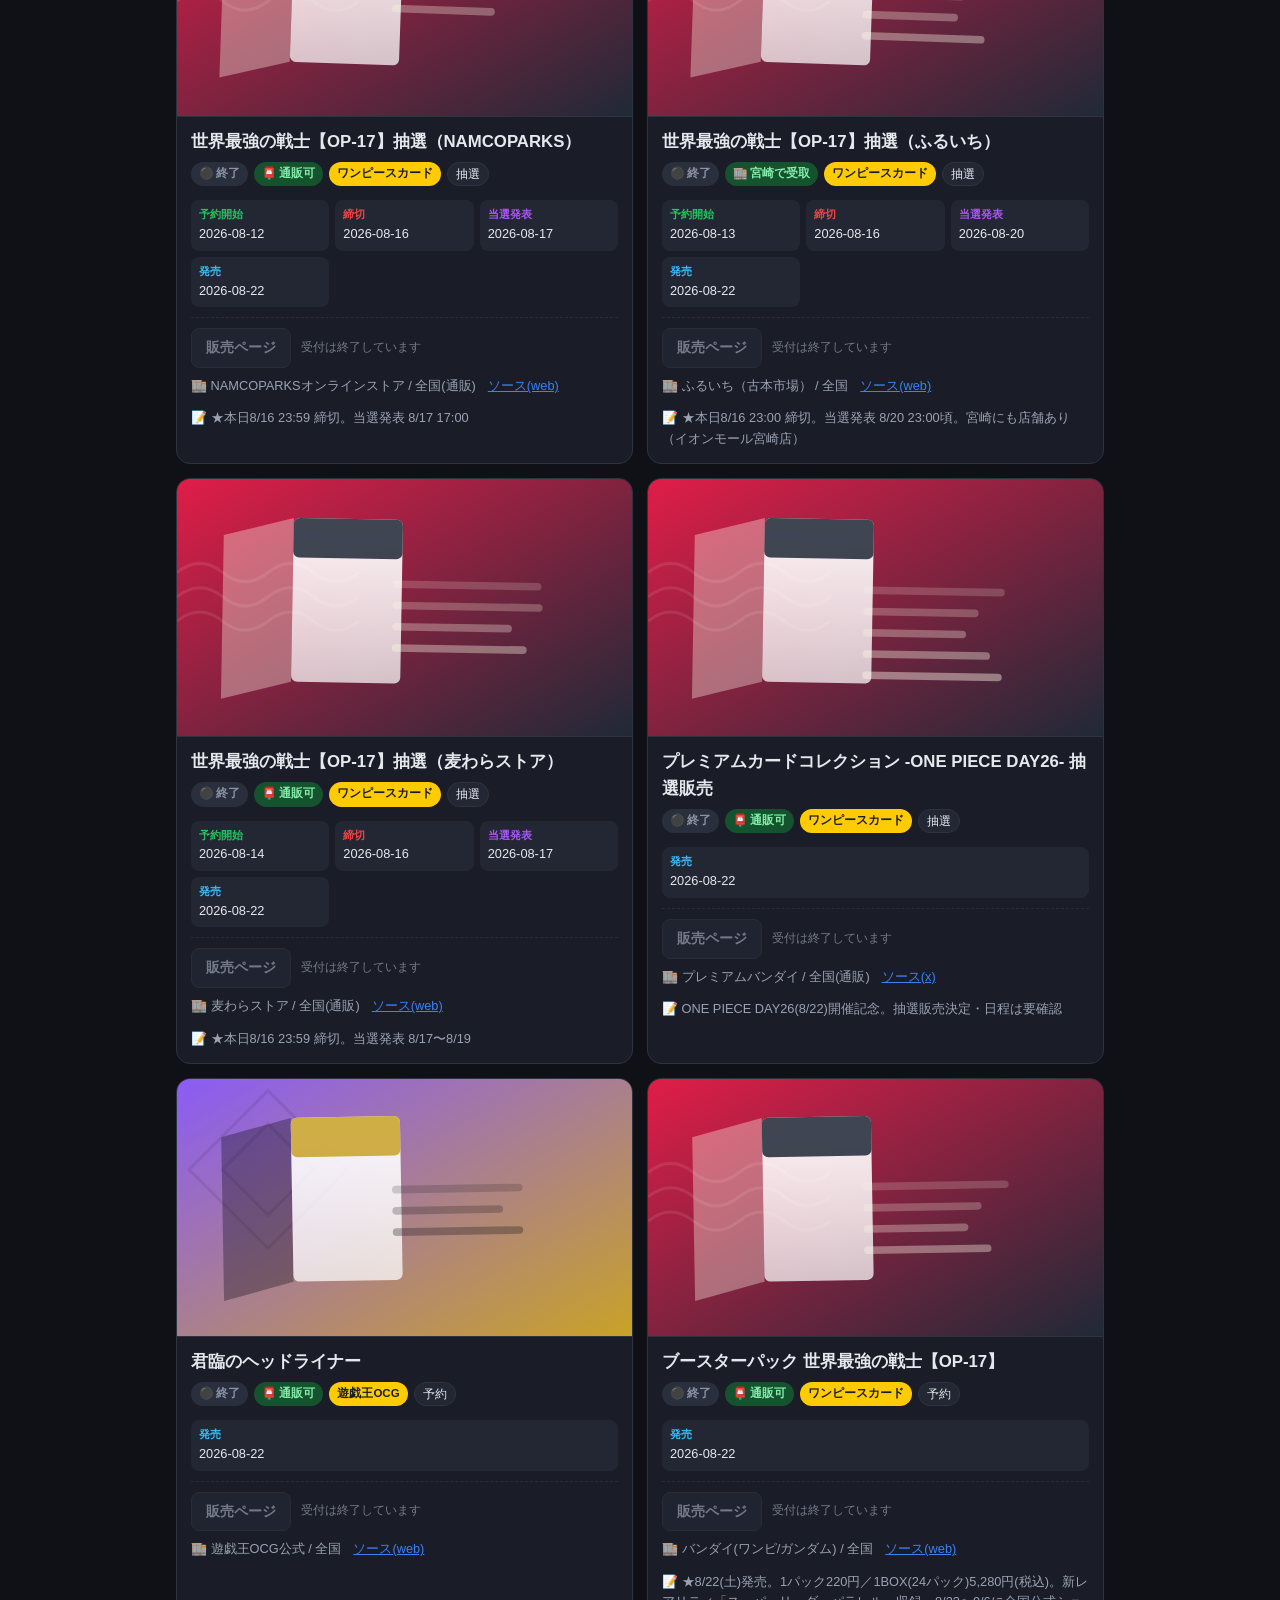
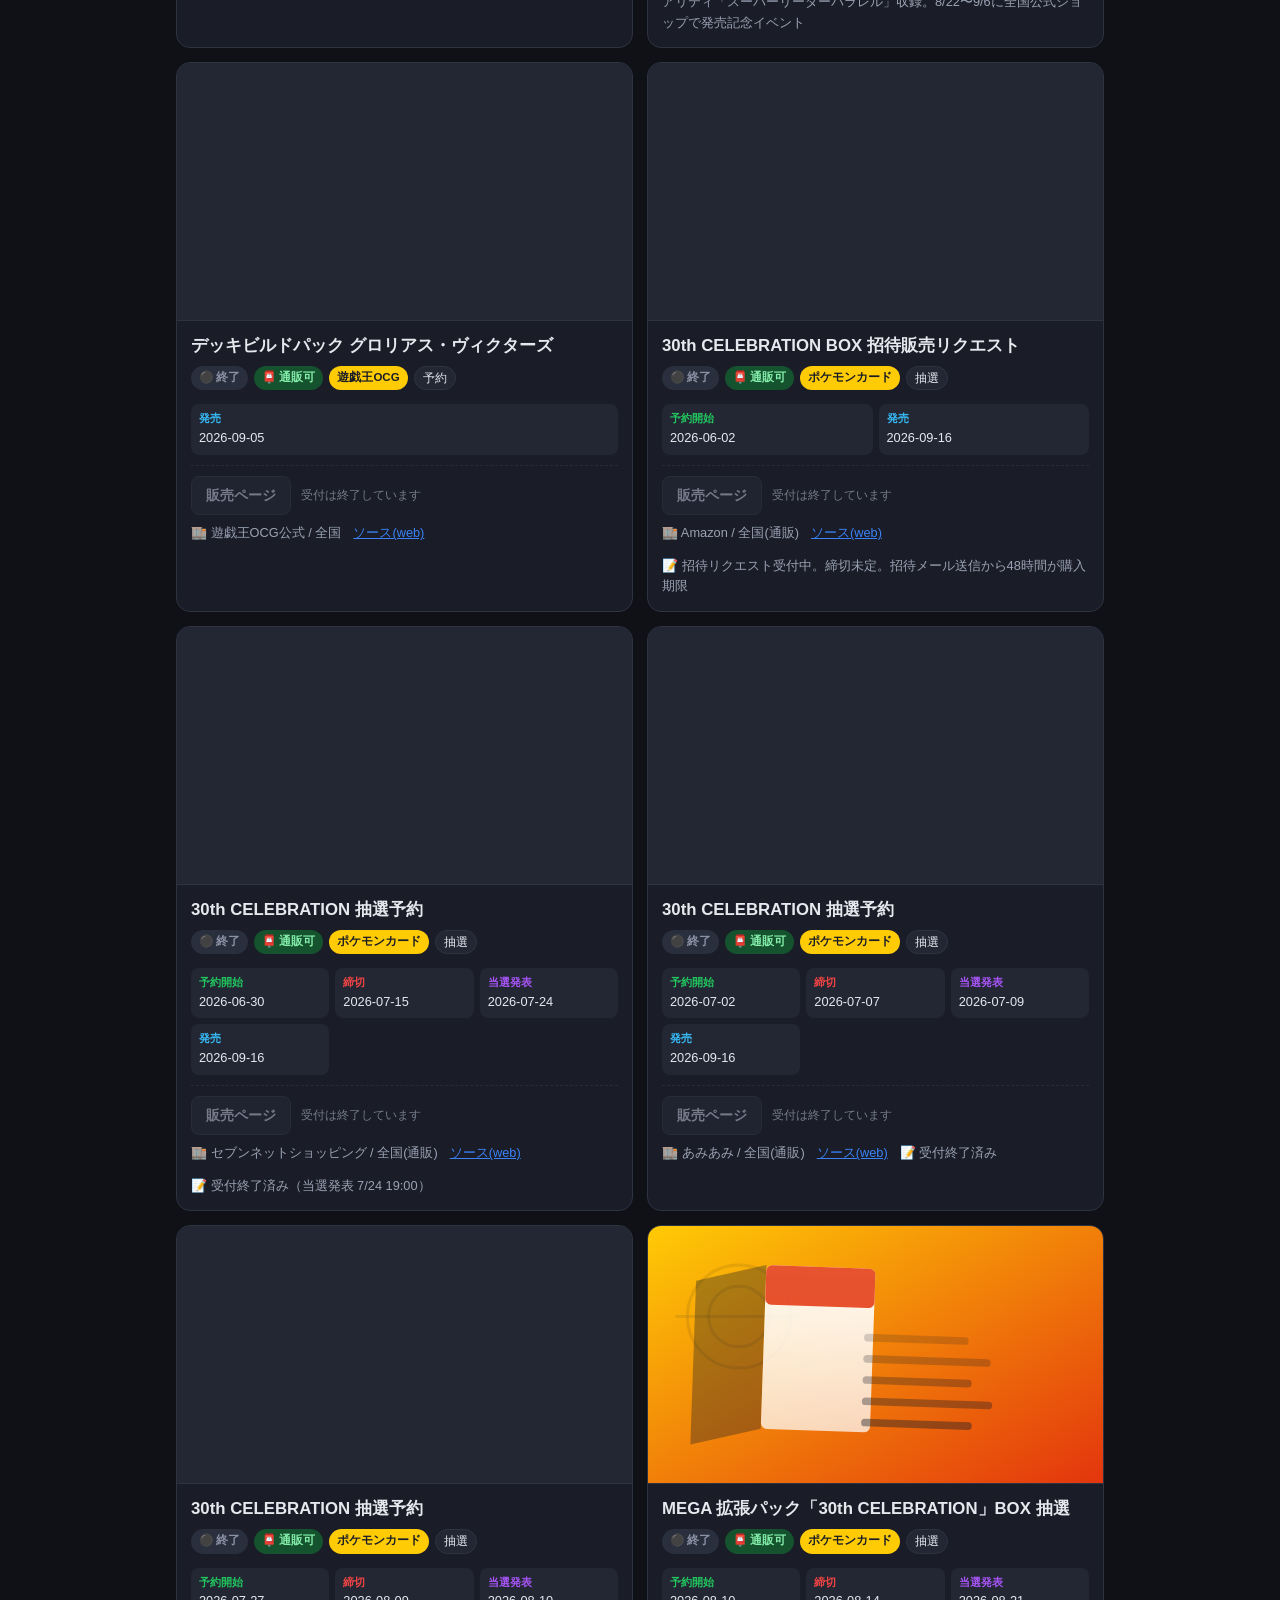
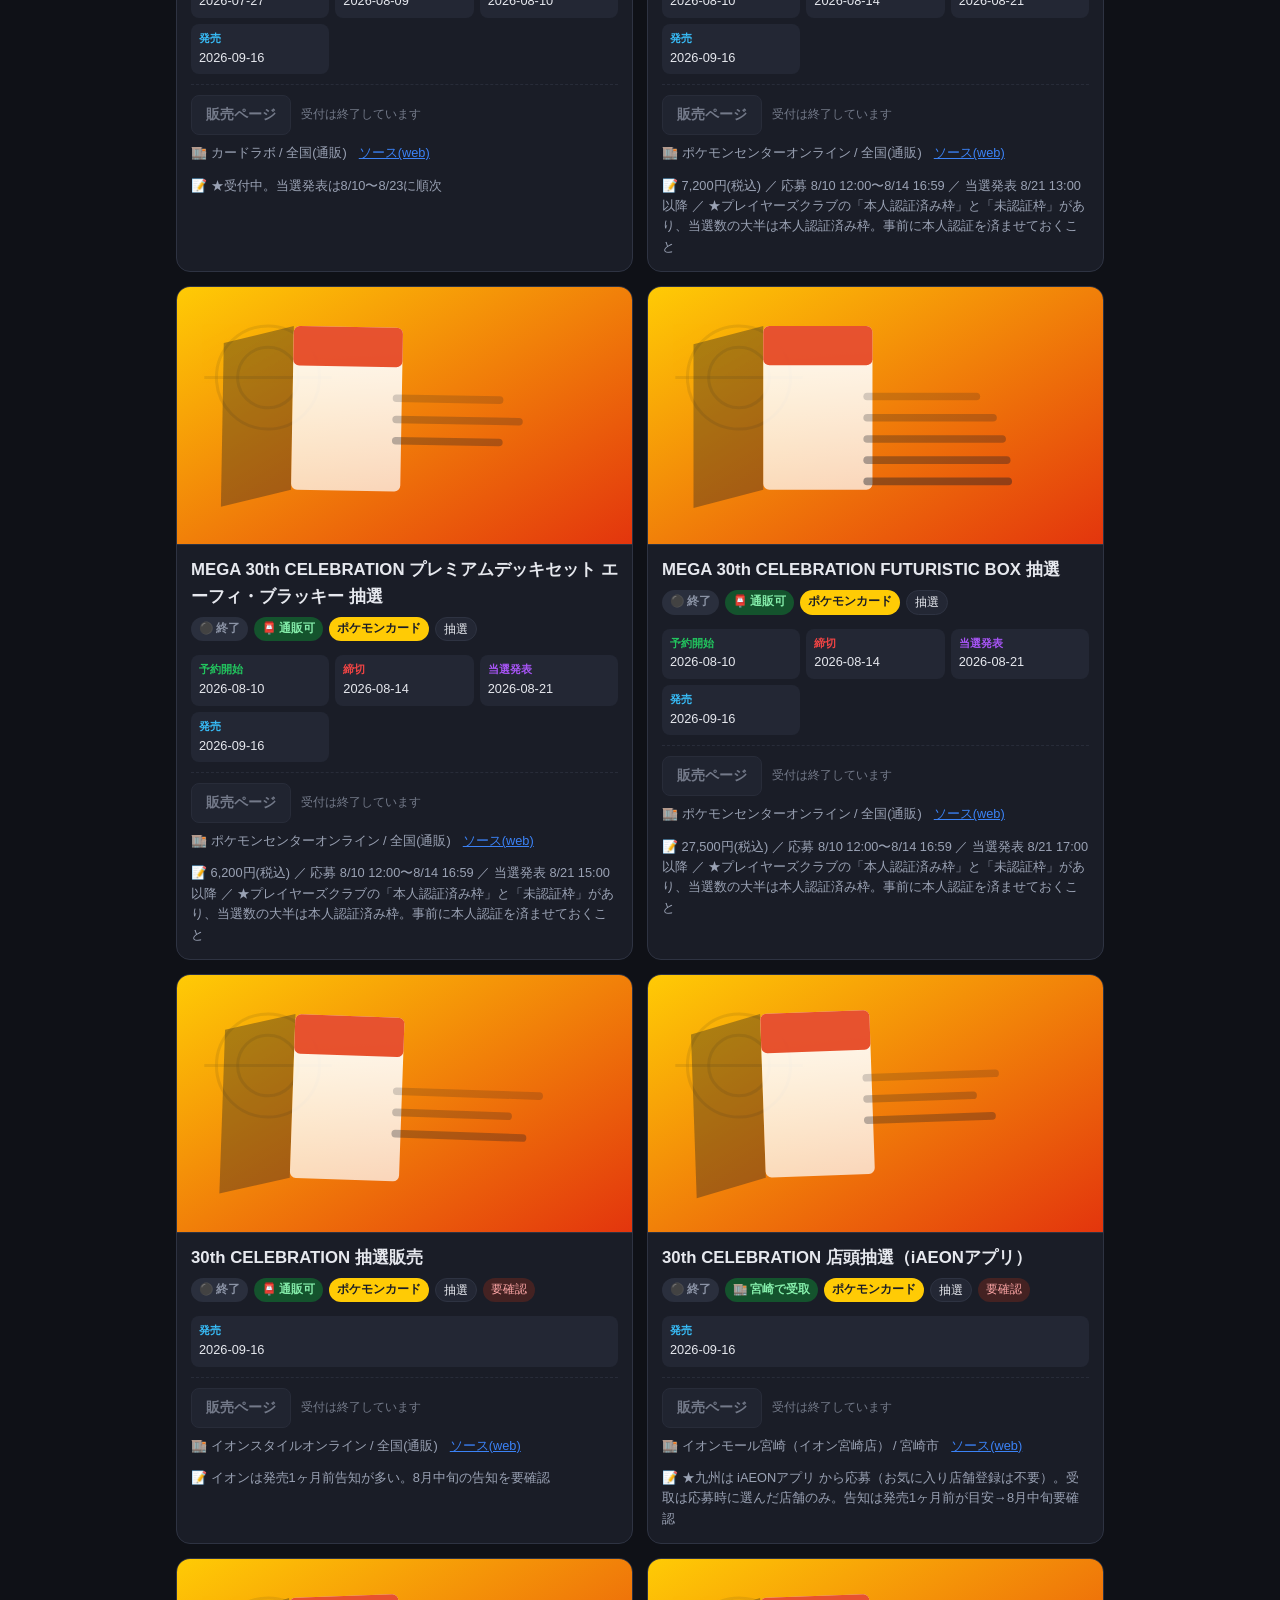
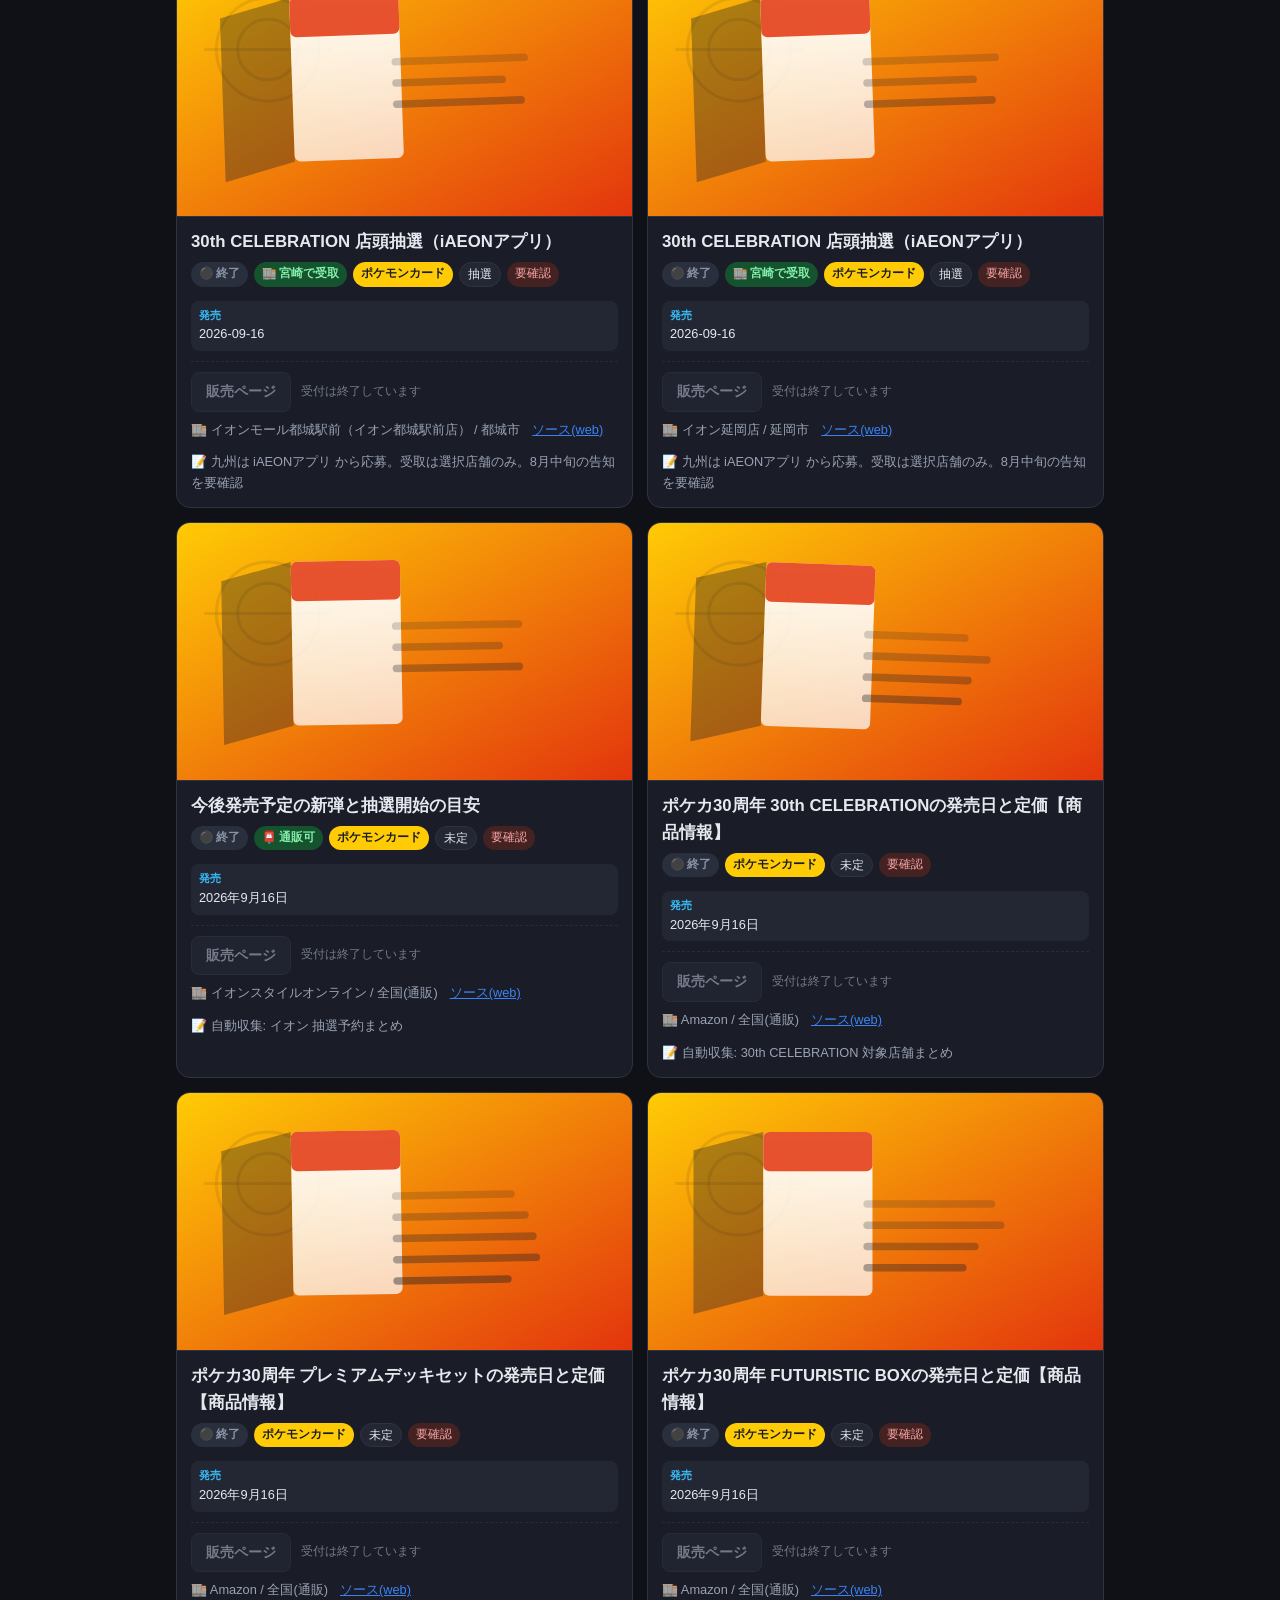
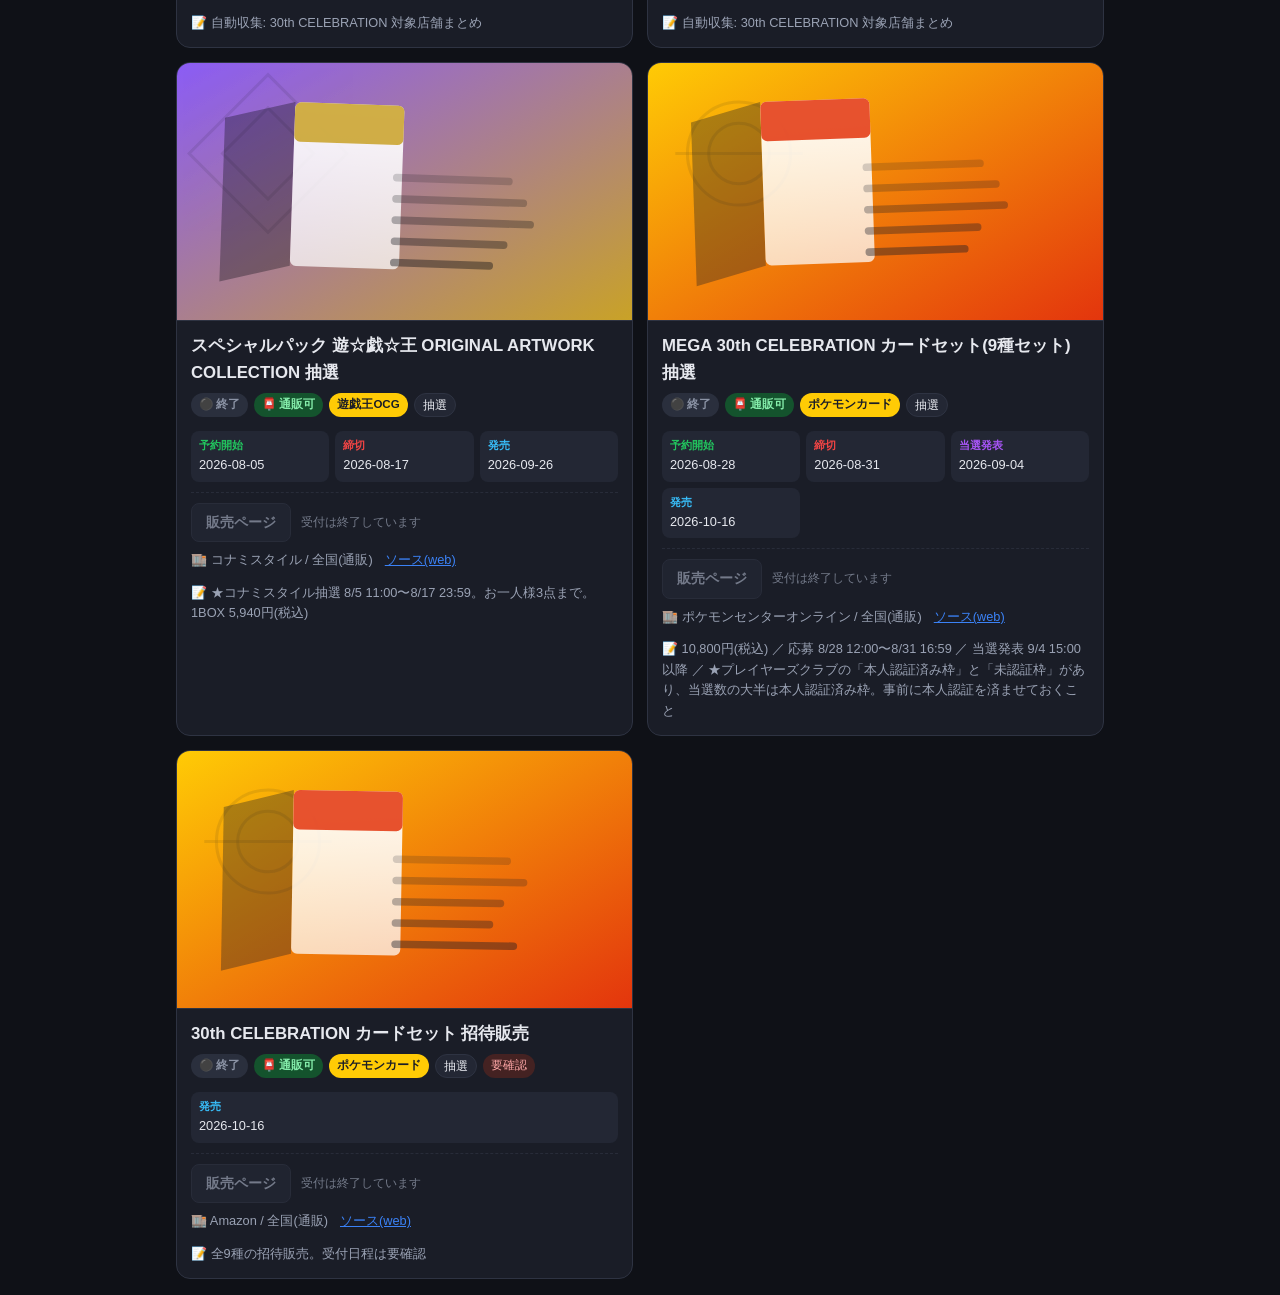
==== commit 9ec121f1: "データ更新 2026-09-01 08:02" ====
--- a/index.html
+++ b/index.html
@@ -12,7 +12,7 @@
   <meta name="apple-mobile-web-app-capable" content="yes" />
   <meta name="apple-mobile-web-app-status-bar-style" content="black-translucent" />
   <meta name="apple-mobile-web-app-title" content="宮崎トレカ" />
-  <link rel="stylesheet" href="style.css?v=202608310802" />
+  <link rel="stylesheet" href="style.css?v=202609010802" />
 </head>
 <body>
   <header>
@@ -140,13 +140,13 @@
     // 公開版は API サーバーが無いので、書き出したデータを使う
     window.TCG_STATIC = null;
   </script>
-  <script src="art.js?v=202608310802"></script>
+  <script src="art.js?v=202609010802"></script>
   <script>
-    fetch("data.json?v=202608310802").then(function(r){return r.json();})
+    fetch("data.json?v=202609010802").then(function(r){return r.json();})
       .then(function(d){
         window.TCG_STATIC = d;
         var s = document.createElement("script");
-        s.src = "app.js?v=202608310802";
+        s.src = "app.js?v=202609010802";
         document.body.appendChild(s);
       });
   </script>
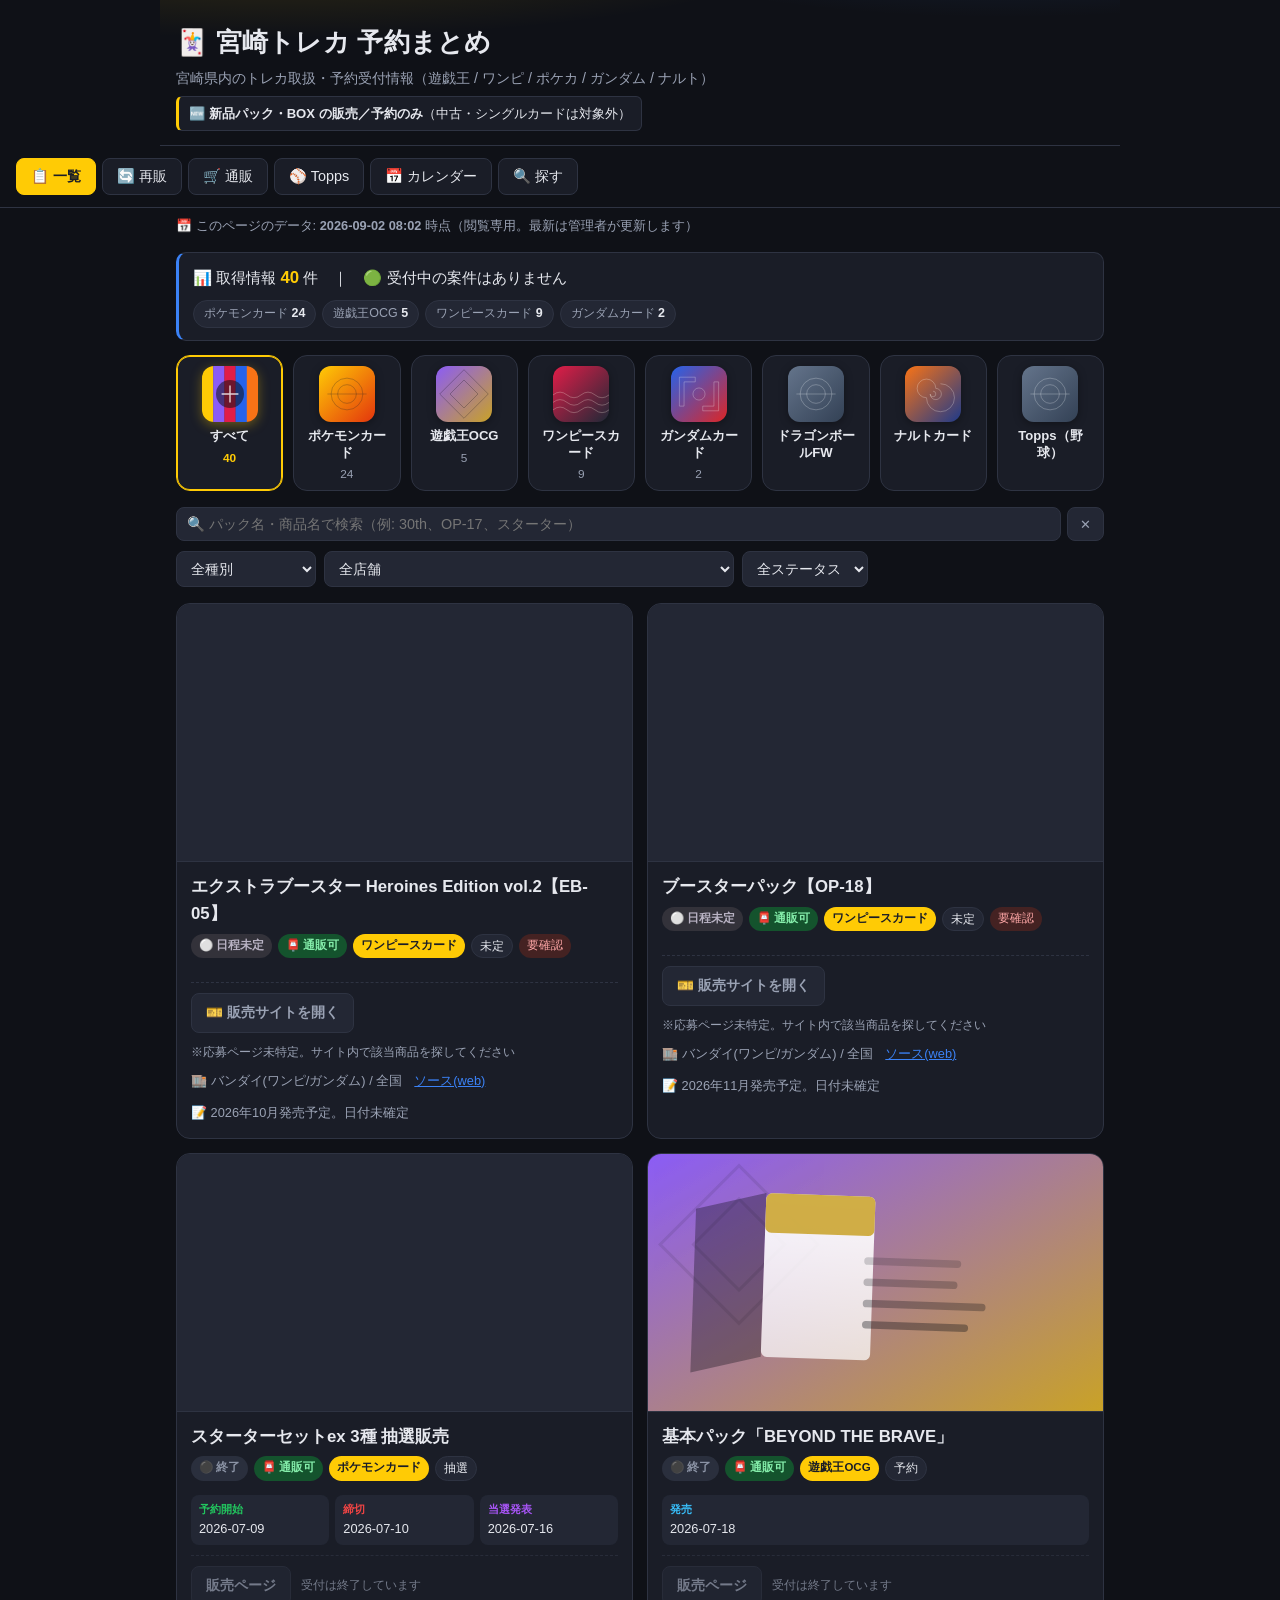
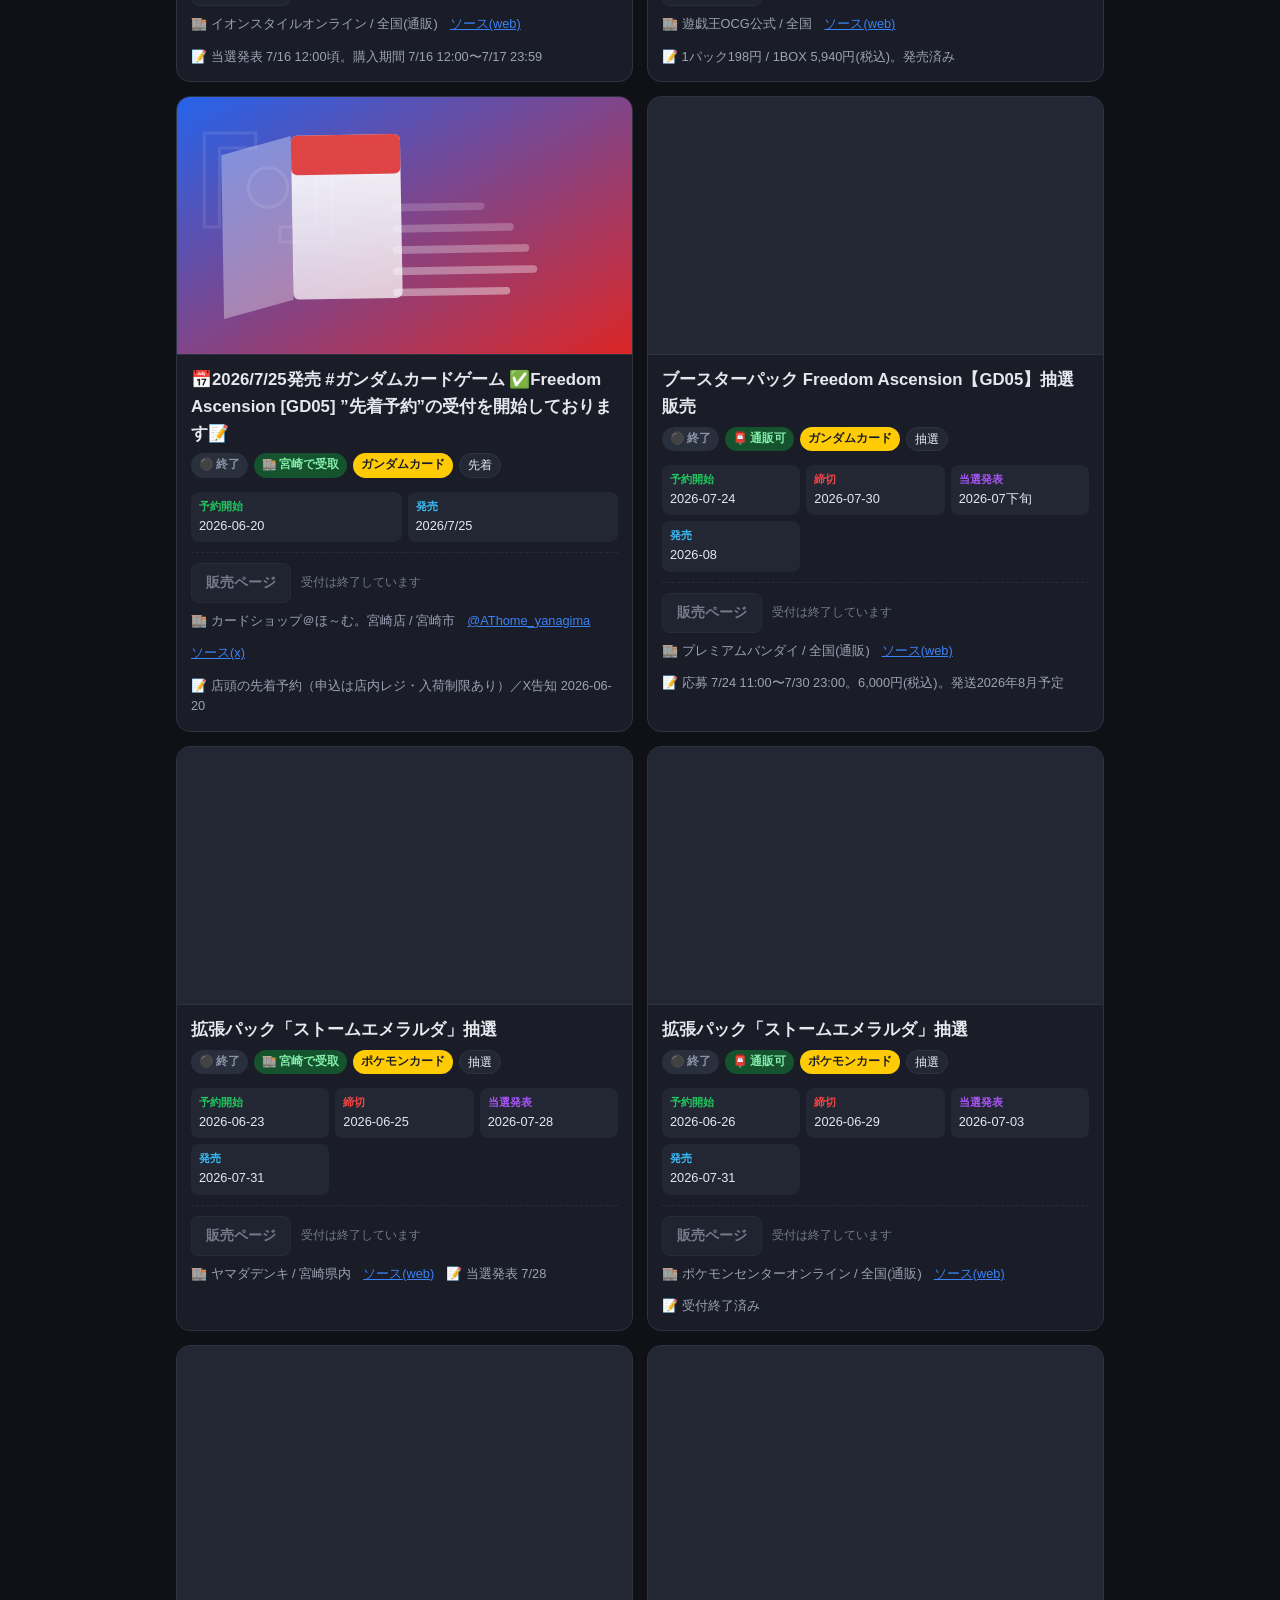
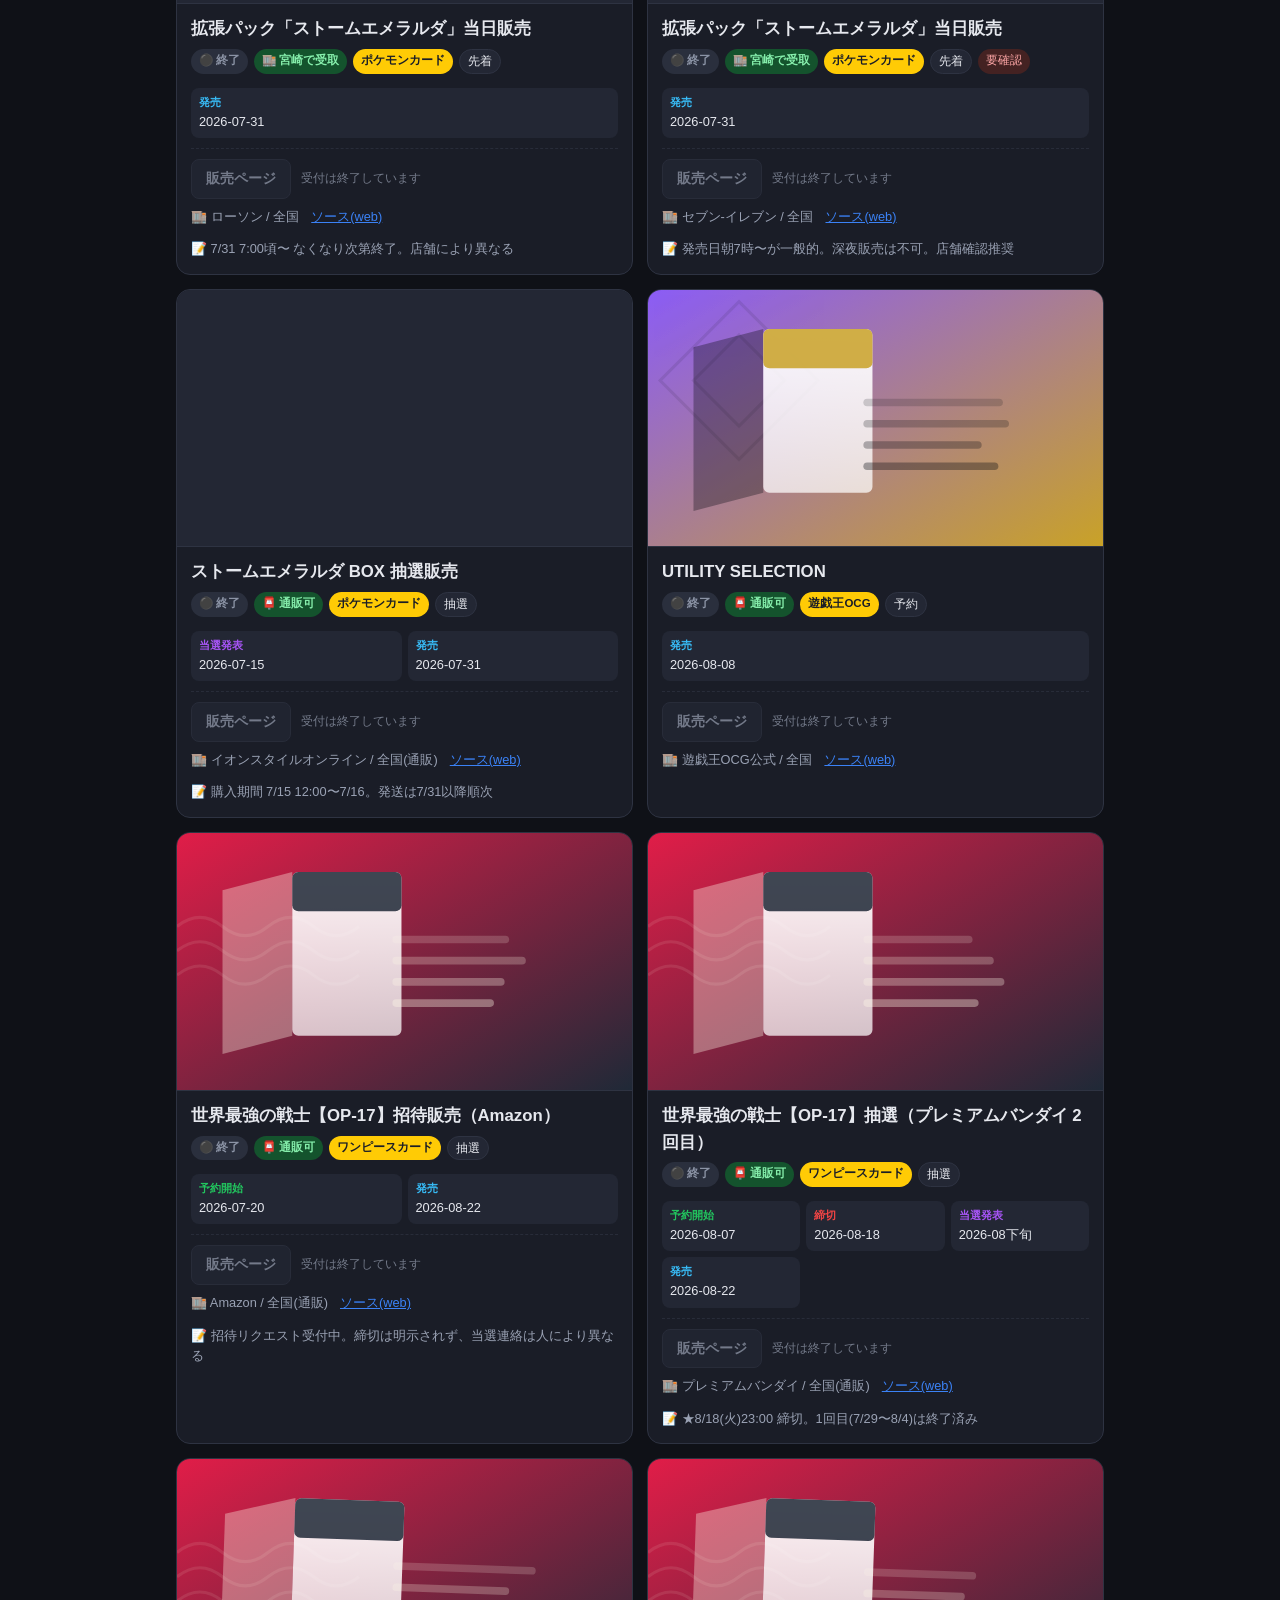
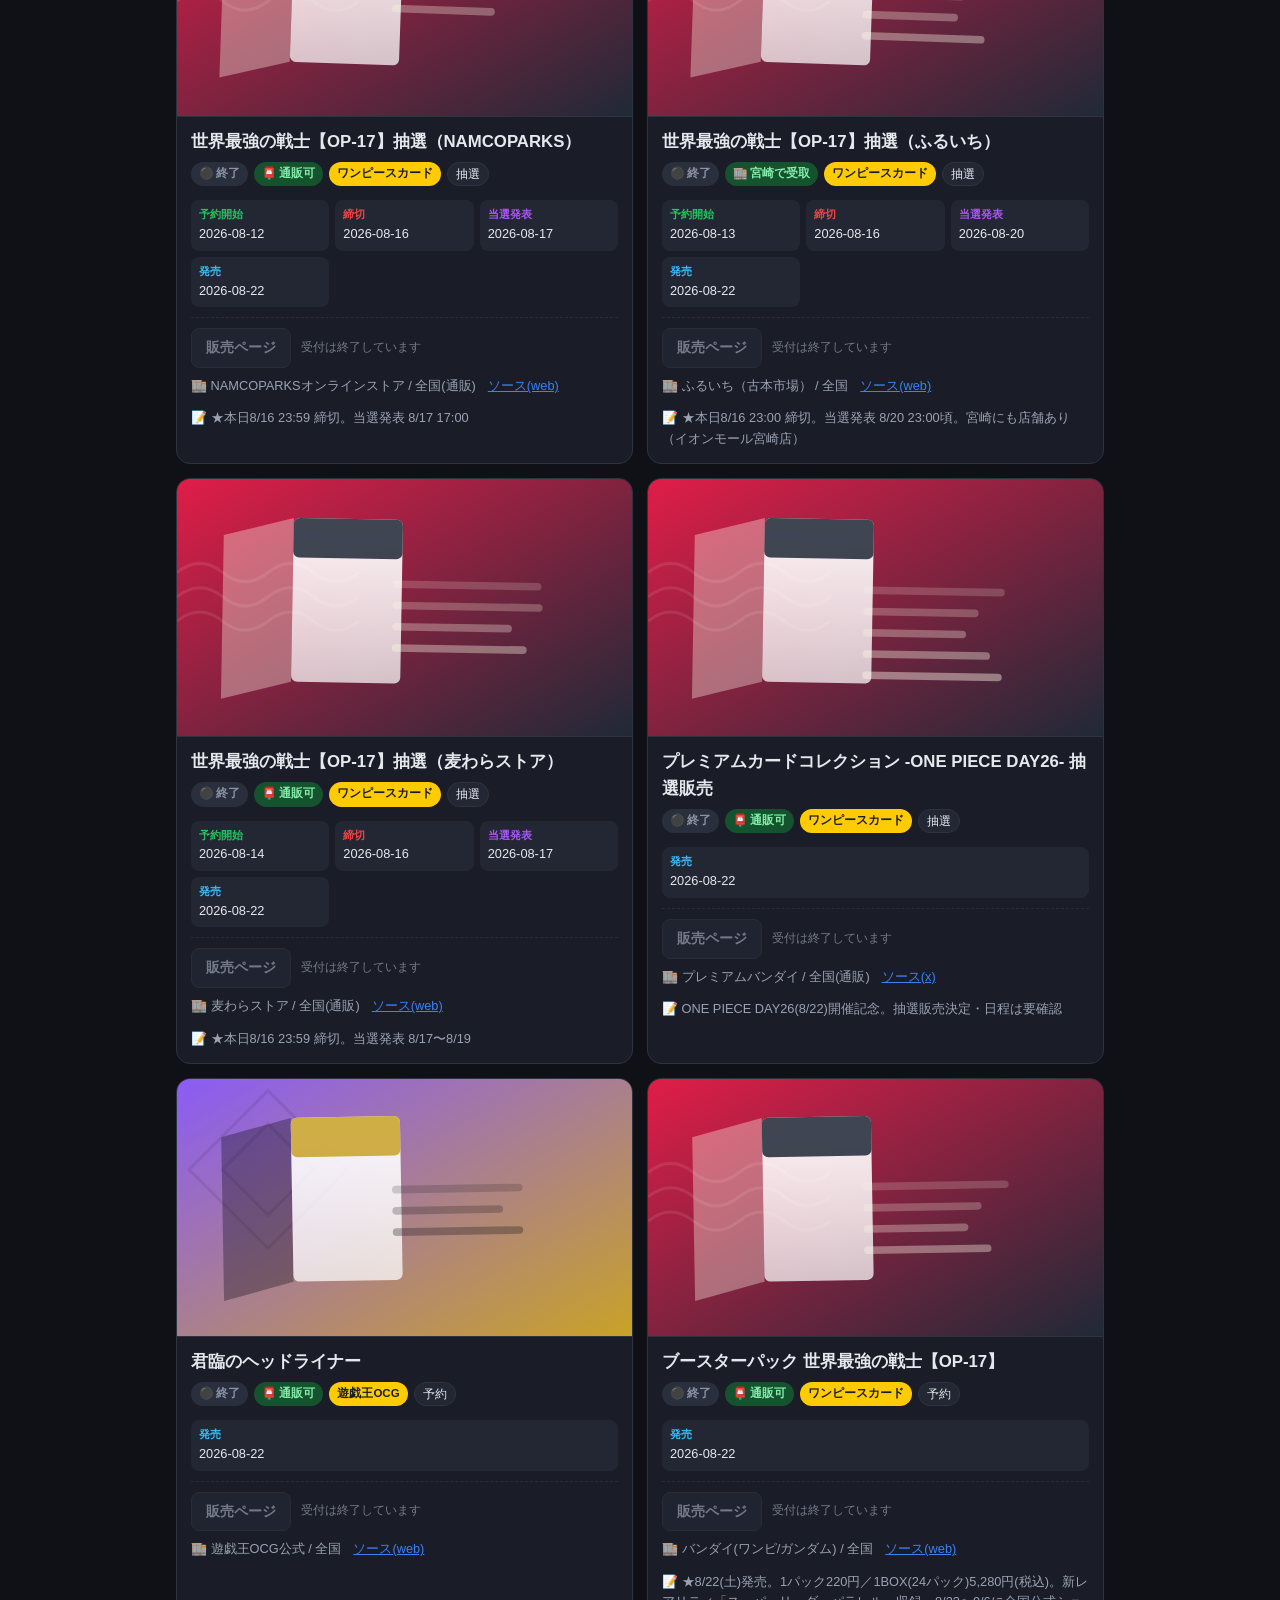
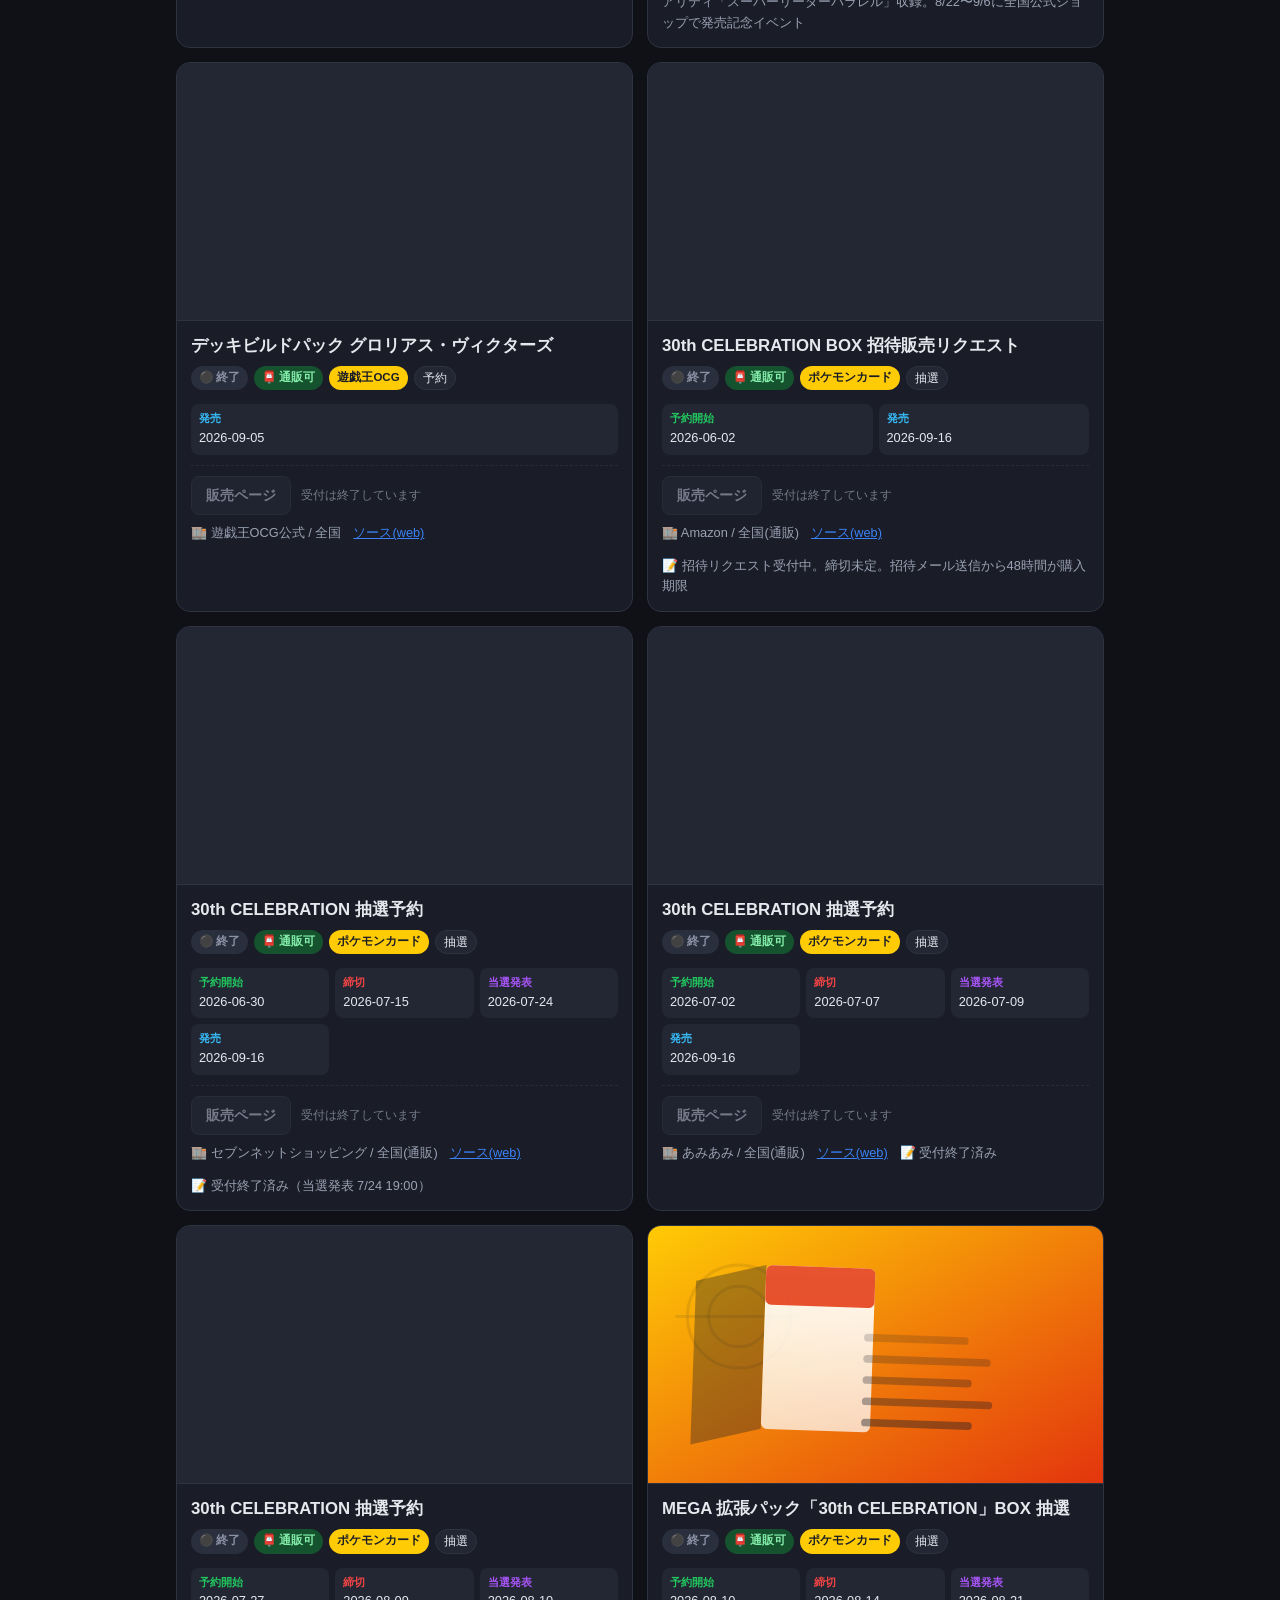
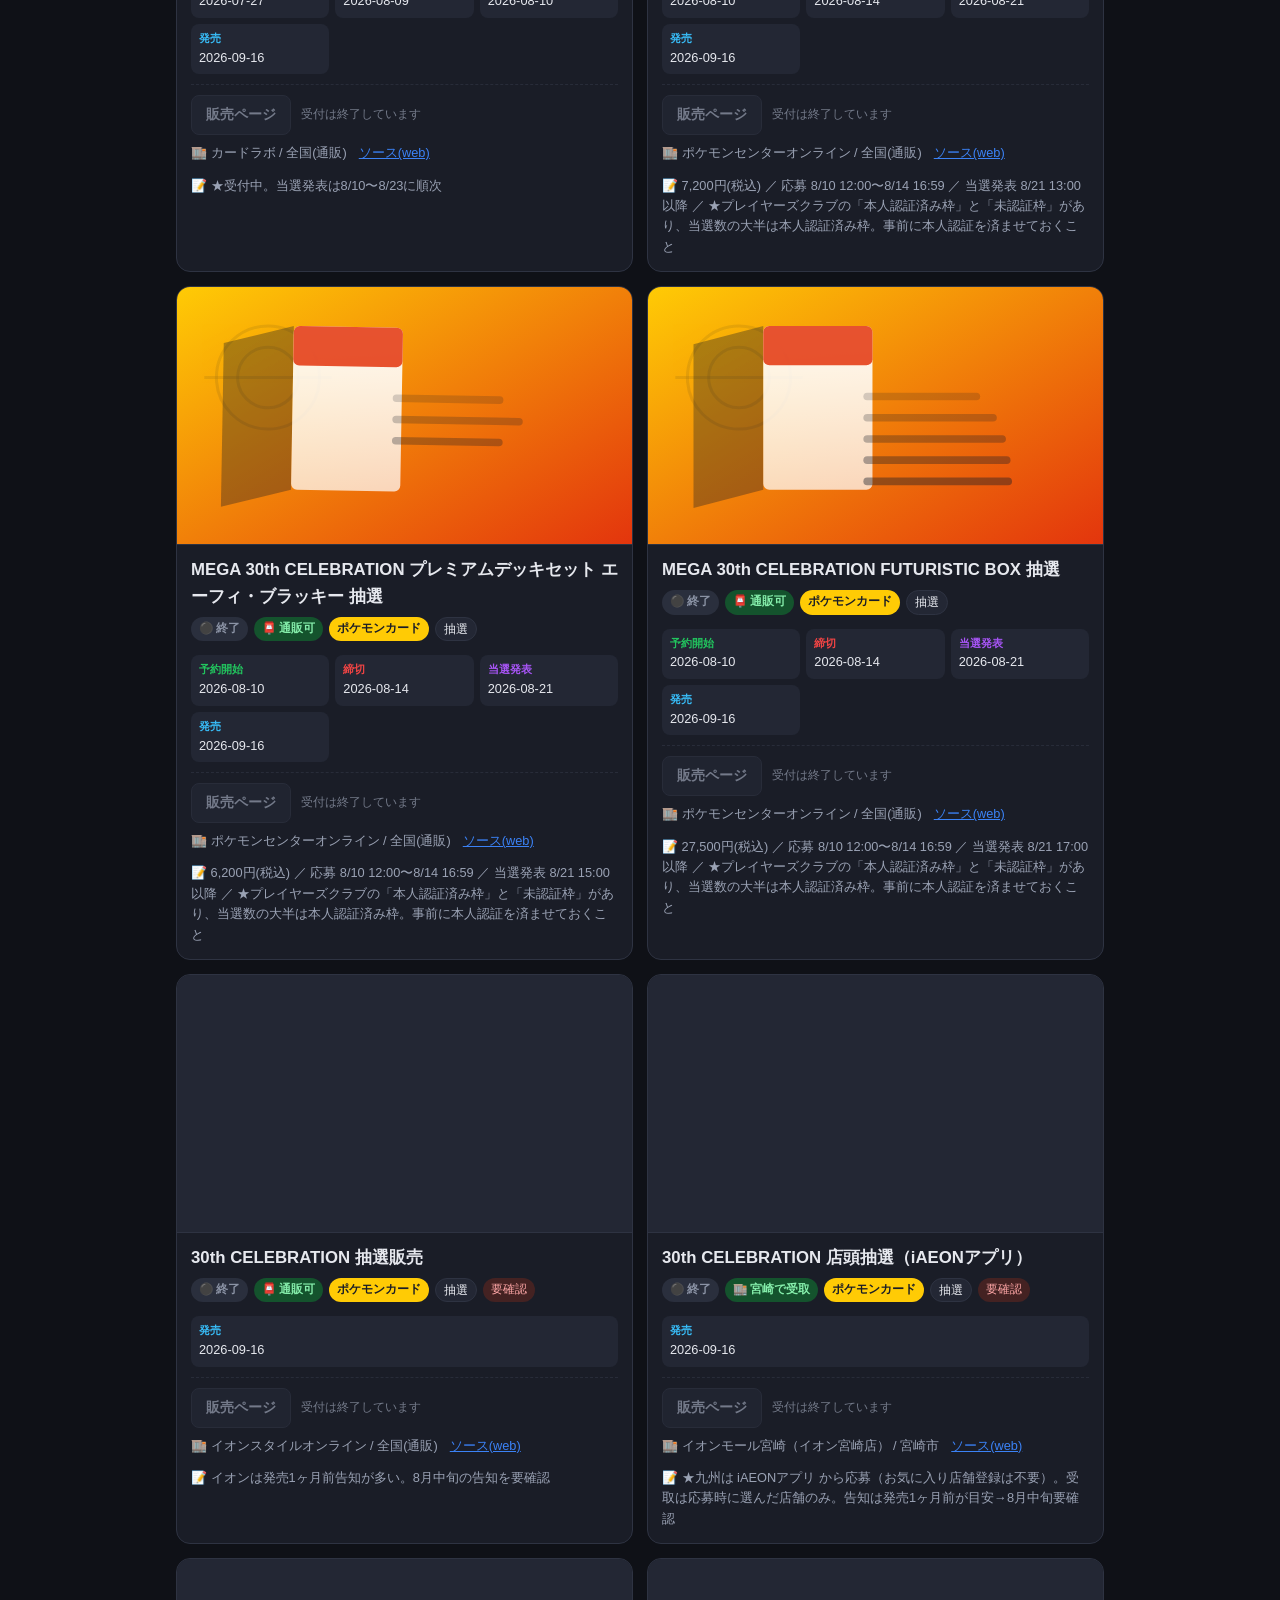
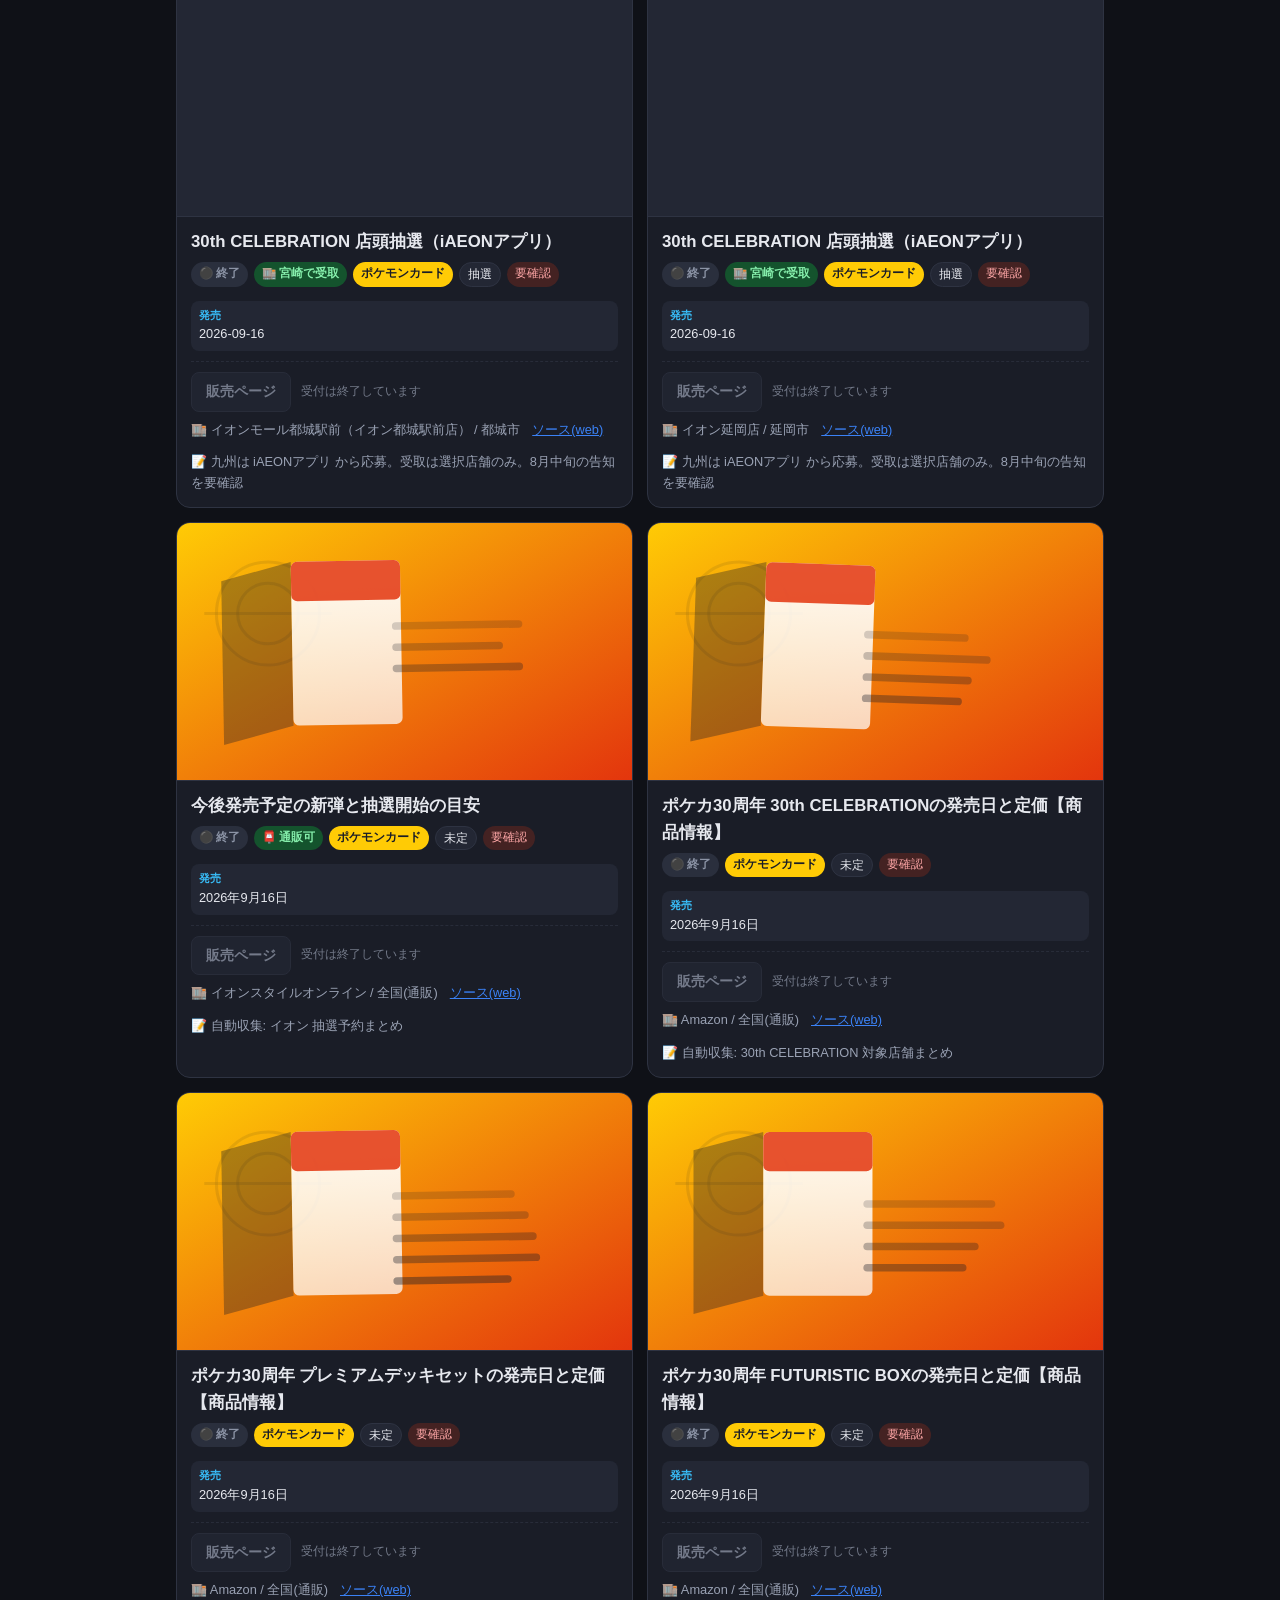
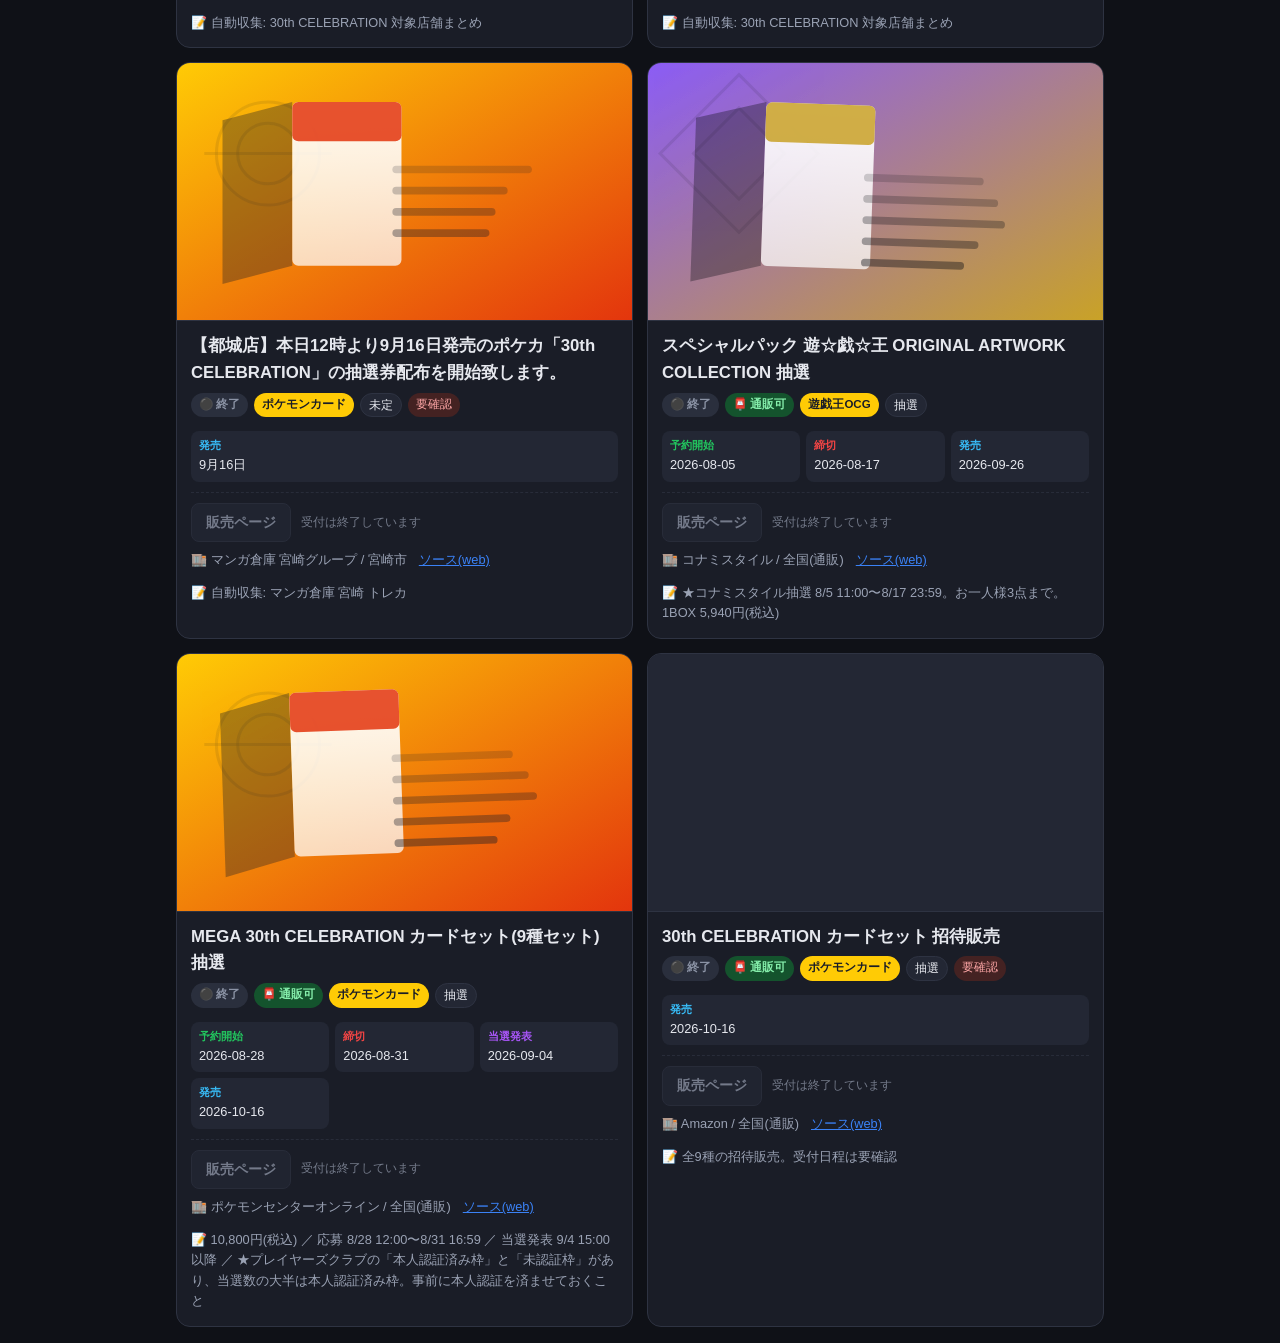
==== commit 1abe777c: "データ更新 2026-09-02 08:02" ====
--- a/index.html
+++ b/index.html
@@ -12,7 +12,7 @@
   <meta name="apple-mobile-web-app-capable" content="yes" />
   <meta name="apple-mobile-web-app-status-bar-style" content="black-translucent" />
   <meta name="apple-mobile-web-app-title" content="宮崎トレカ" />
-  <link rel="stylesheet" href="style.css?v=202609010802" />
+  <link rel="stylesheet" href="style.css?v=202609020802" />
 </head>
 <body>
   <header>
@@ -140,13 +140,13 @@
     // 公開版は API サーバーが無いので、書き出したデータを使う
     window.TCG_STATIC = null;
   </script>
-  <script src="art.js?v=202609010802"></script>
+  <script src="art.js?v=202609020802"></script>
   <script>
-    fetch("data.json?v=202609010802").then(function(r){return r.json();})
+    fetch("data.json?v=202609020802").then(function(r){return r.json();})
       .then(function(d){
         window.TCG_STATIC = d;
         var s = document.createElement("script");
-        s.src = "app.js?v=202609010802";
+        s.src = "app.js?v=202609020802";
         document.body.appendChild(s);
       });
   </script>
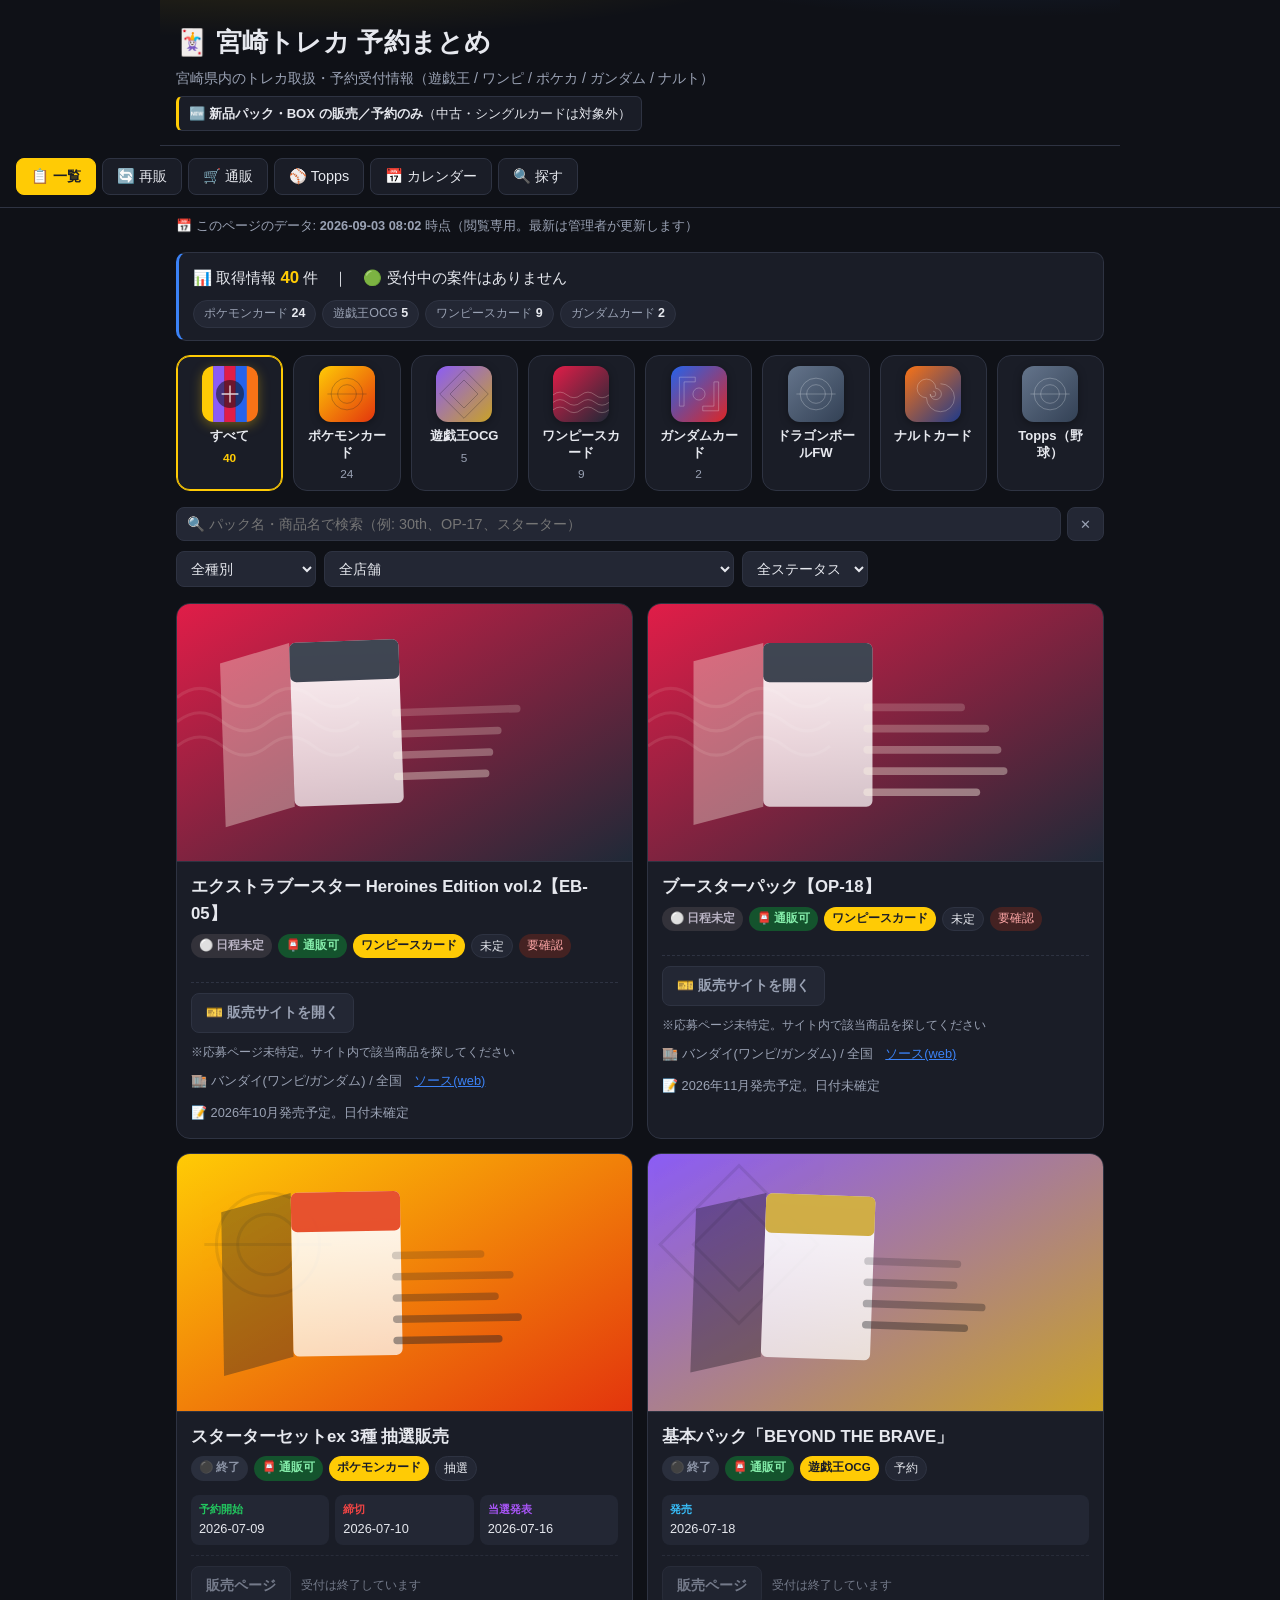
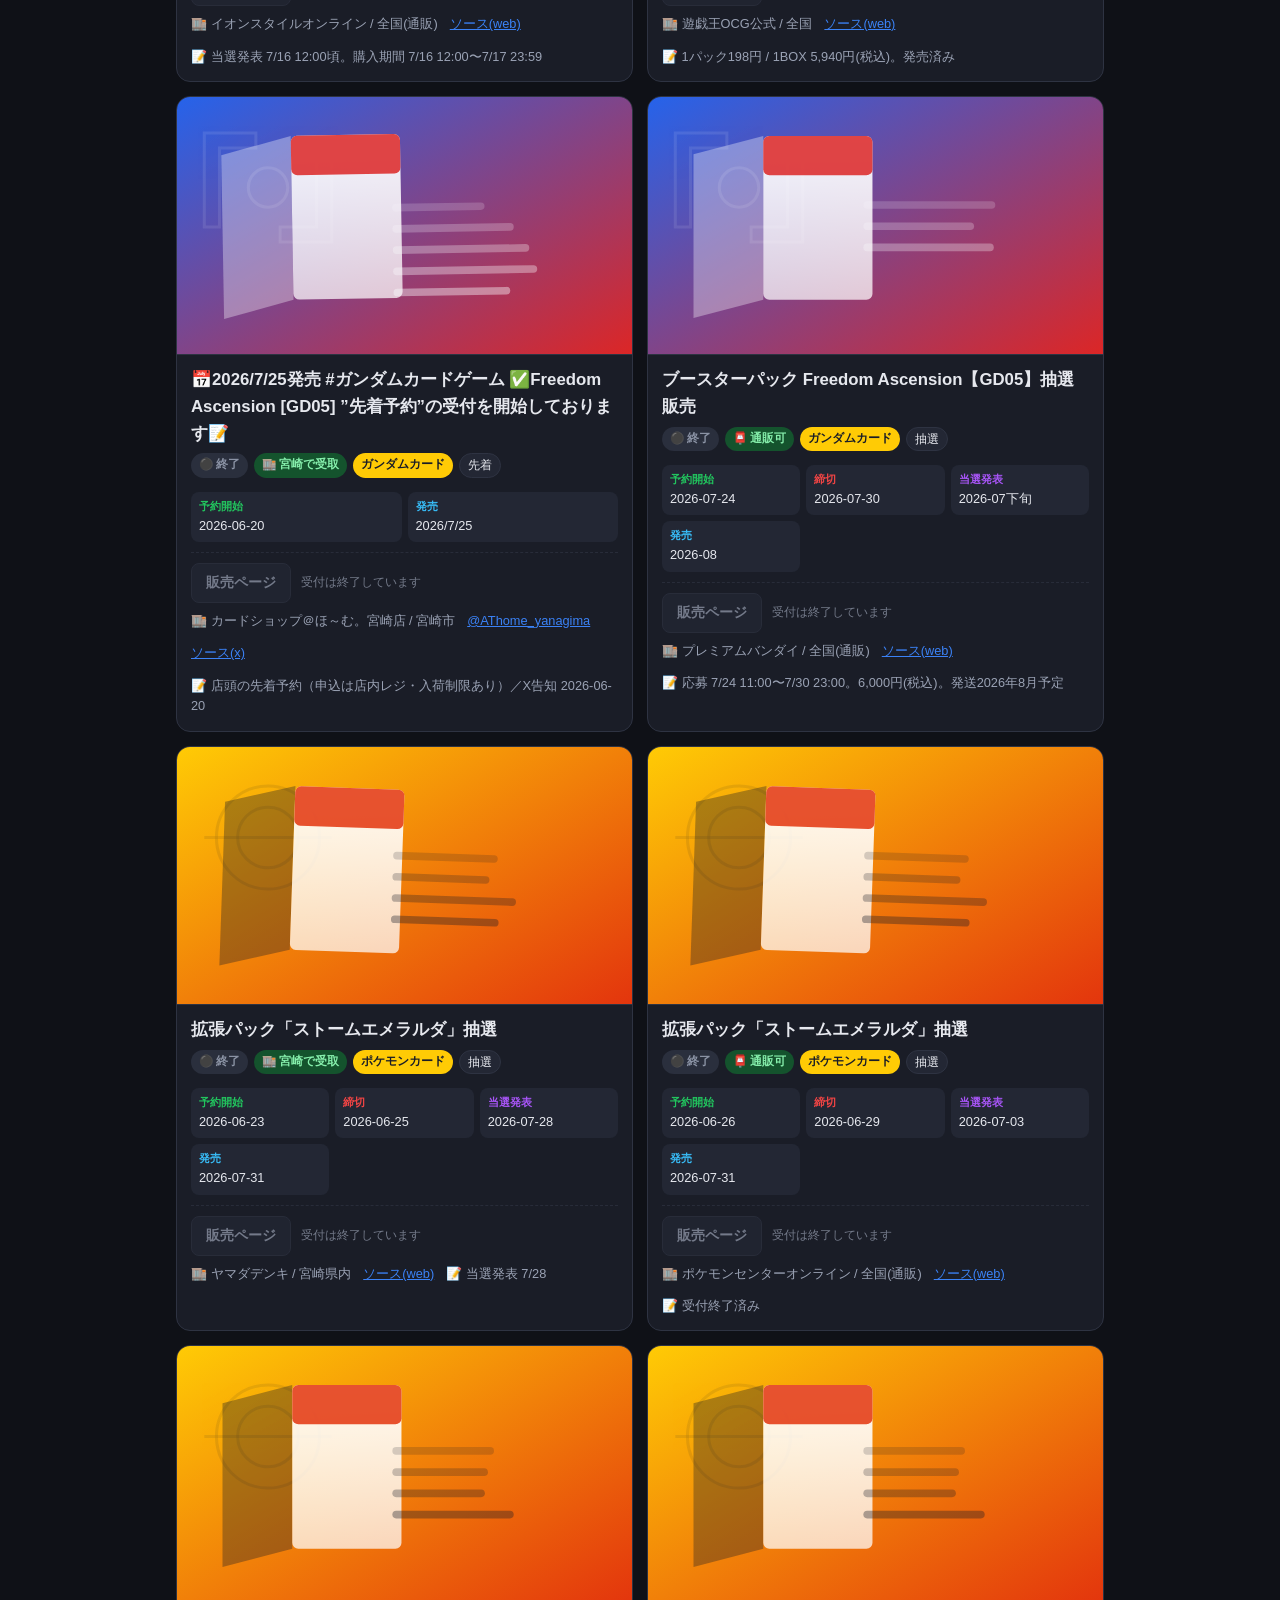
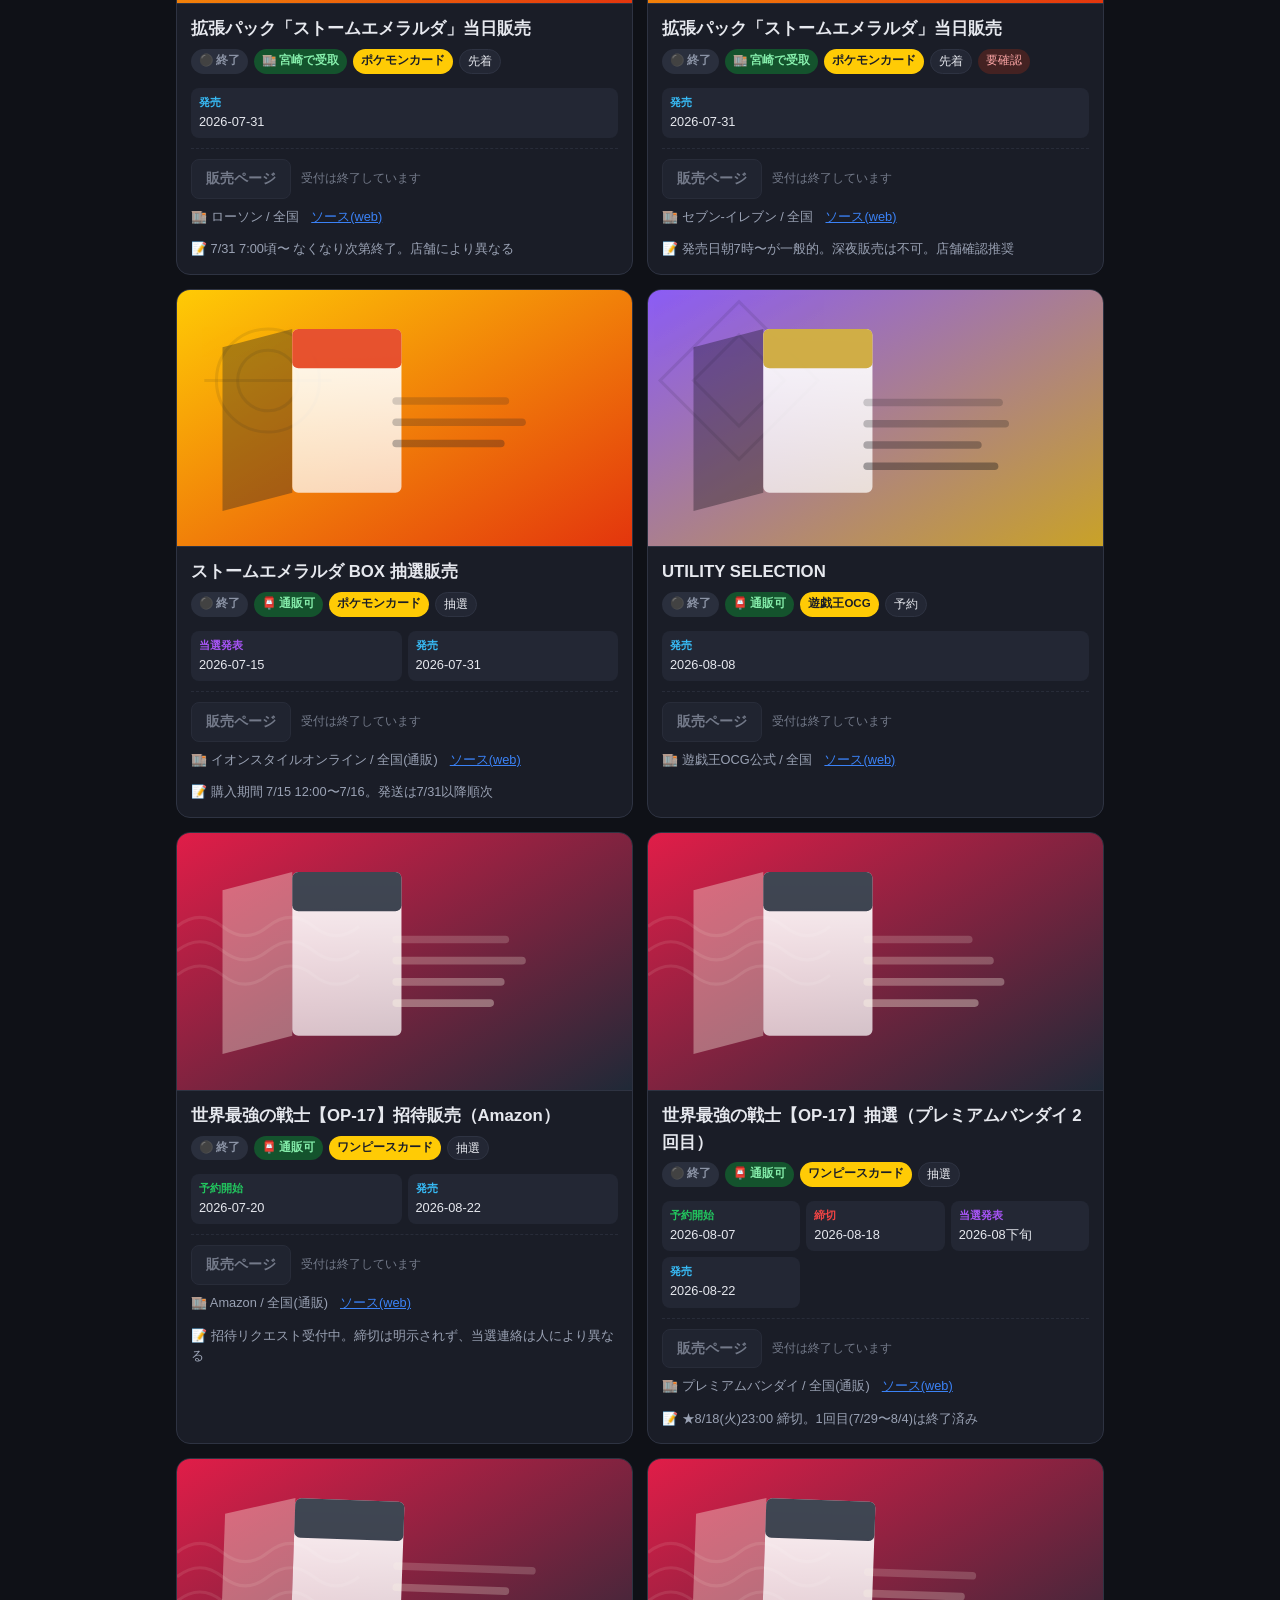
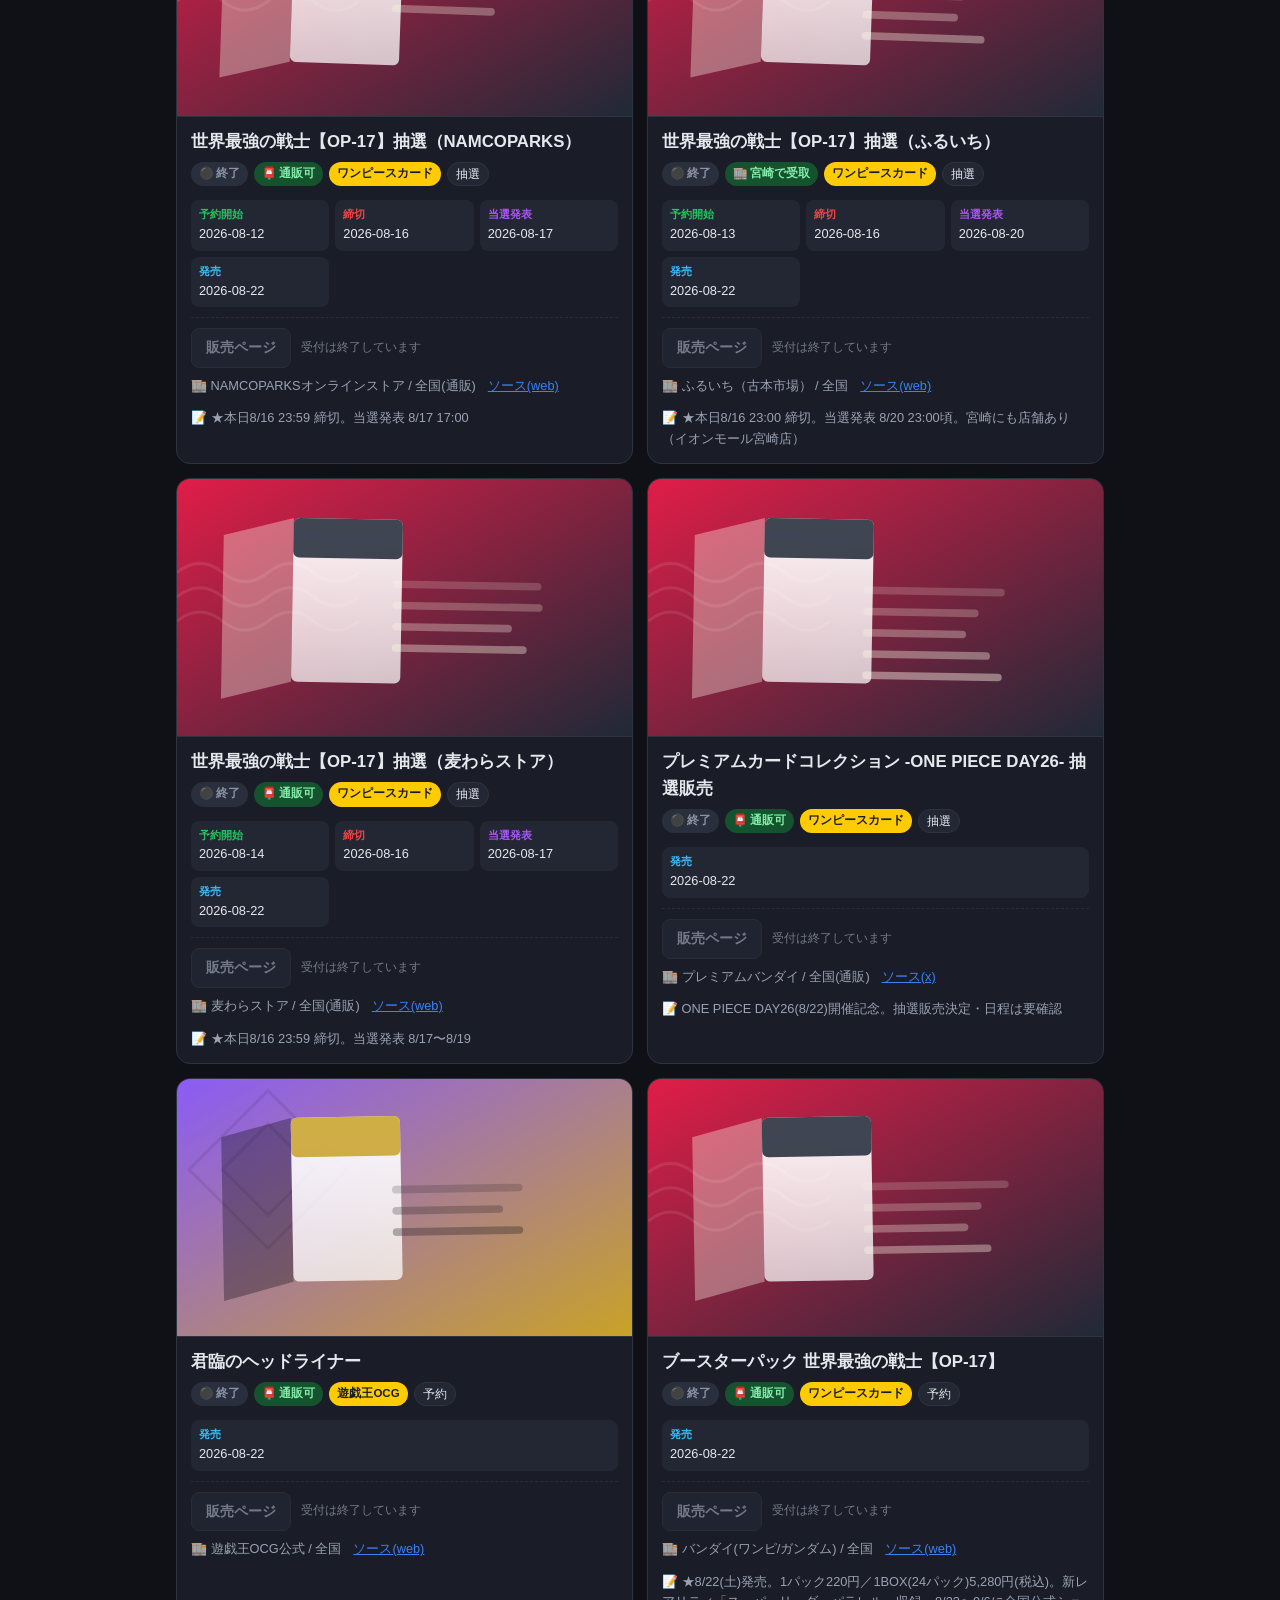
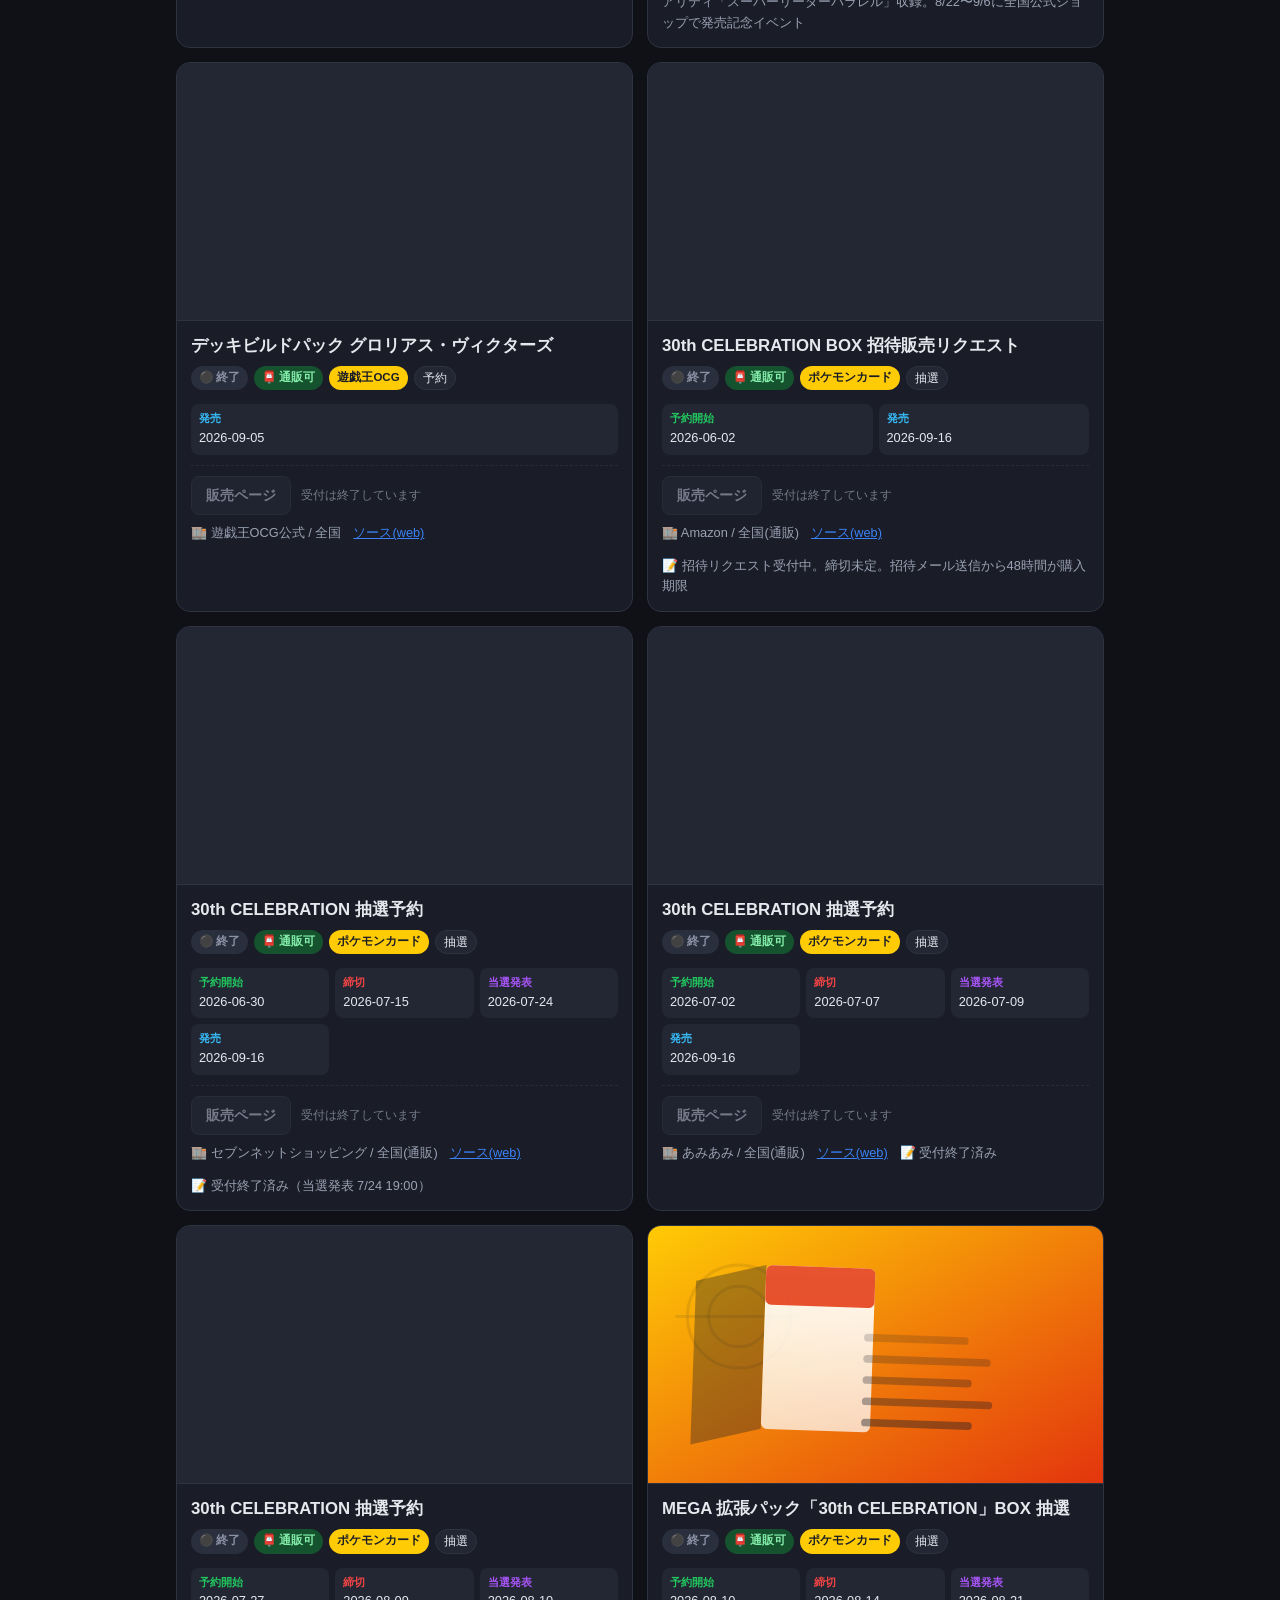
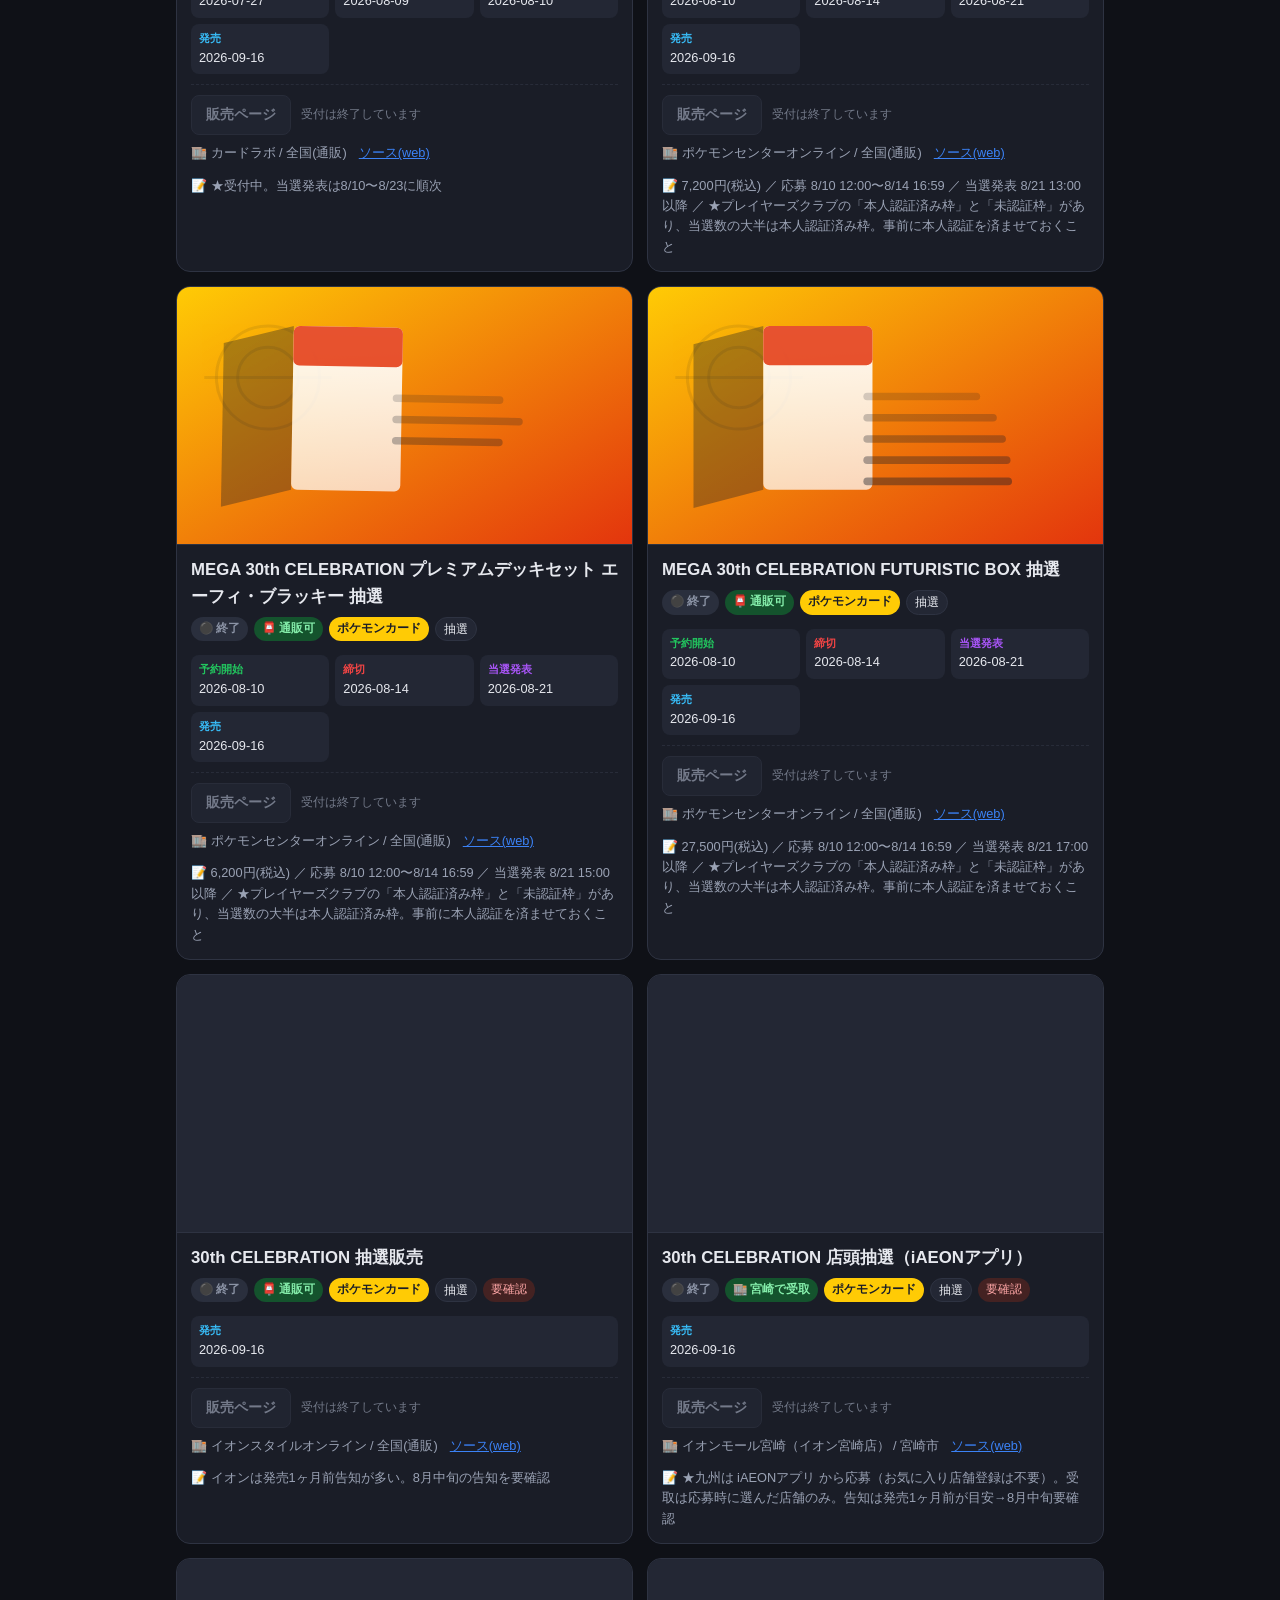
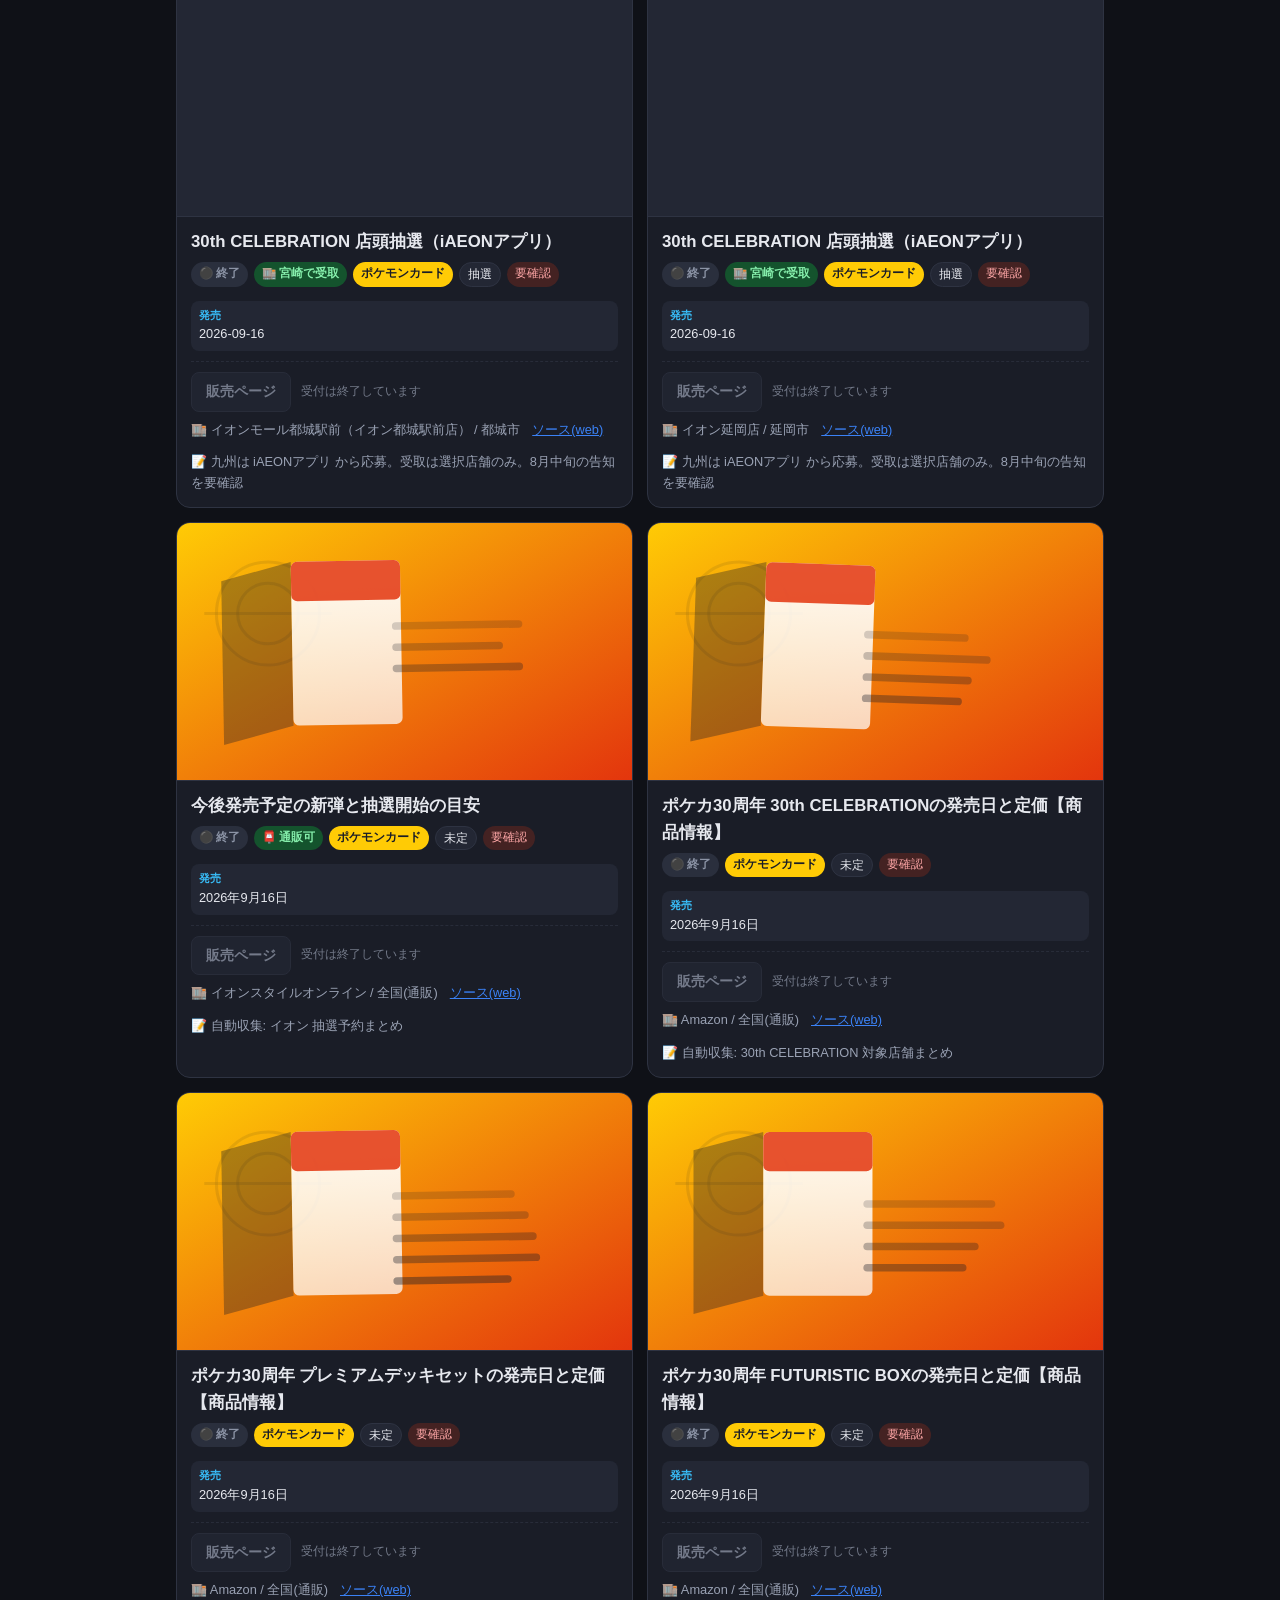
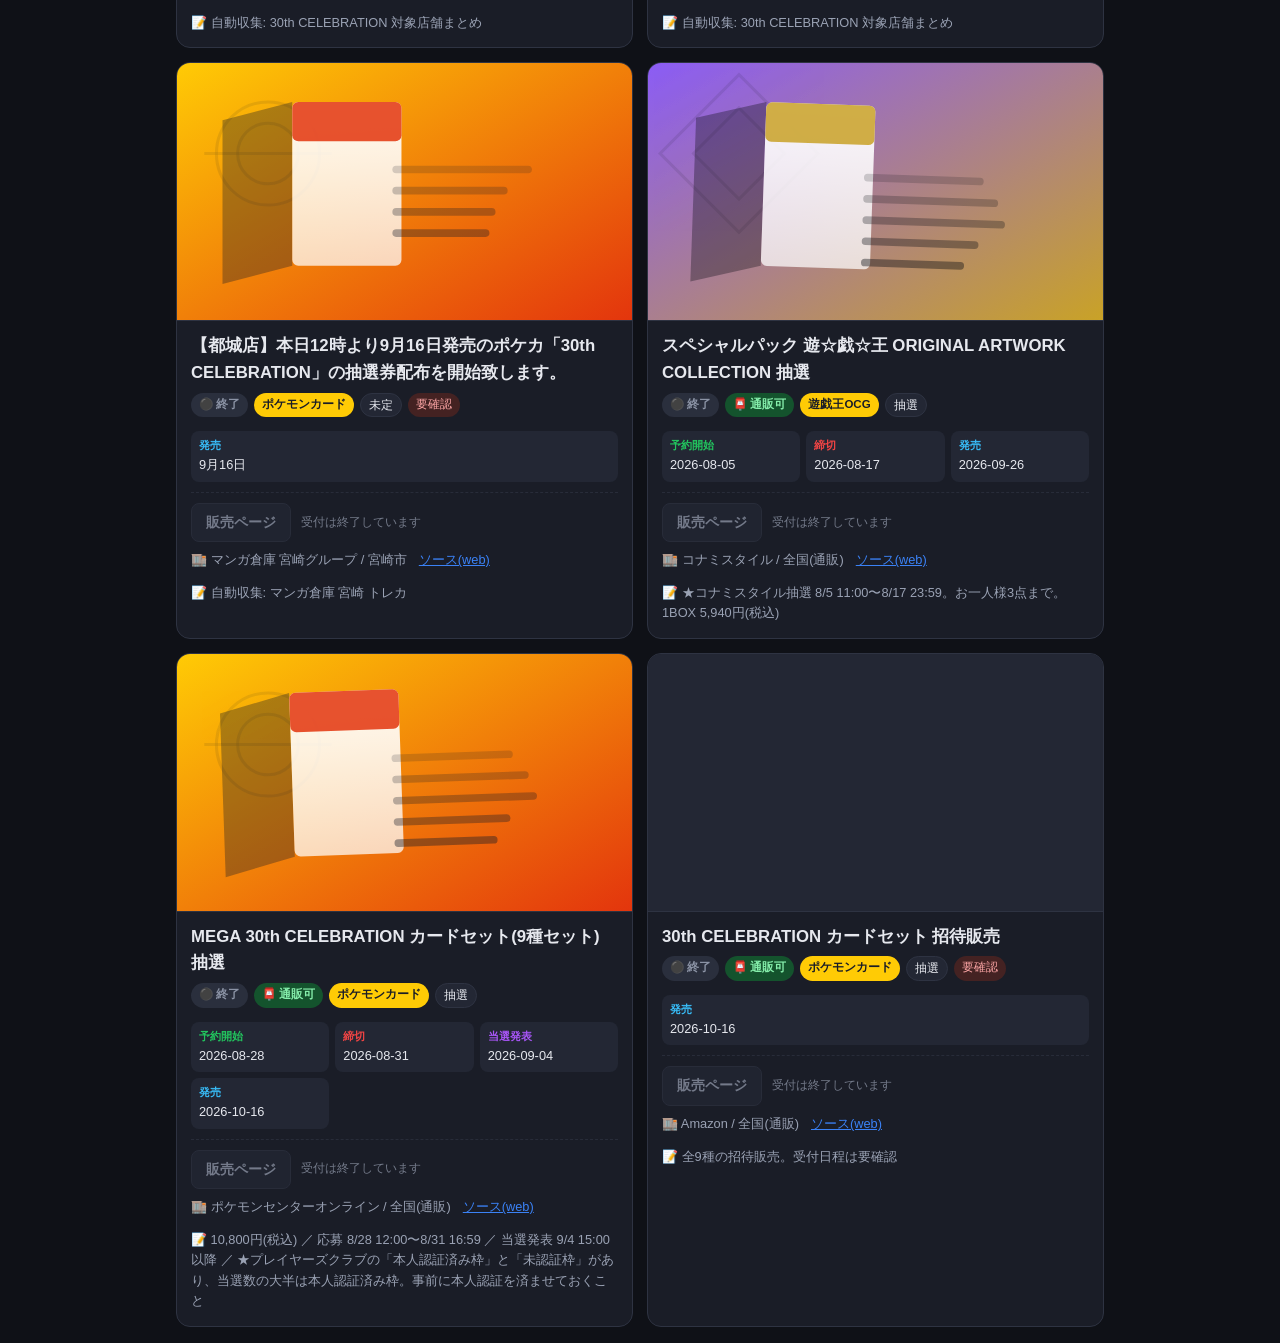
==== commit c44282b6: "データ更新 2026-09-03 08:02" ====
--- a/index.html
+++ b/index.html
@@ -12,7 +12,7 @@
   <meta name="apple-mobile-web-app-capable" content="yes" />
   <meta name="apple-mobile-web-app-status-bar-style" content="black-translucent" />
   <meta name="apple-mobile-web-app-title" content="宮崎トレカ" />
-  <link rel="stylesheet" href="style.css?v=202609020802" />
+  <link rel="stylesheet" href="style.css?v=202609030802" />
 </head>
 <body>
   <header>
@@ -140,13 +140,13 @@
     // 公開版は API サーバーが無いので、書き出したデータを使う
     window.TCG_STATIC = null;
   </script>
-  <script src="art.js?v=202609020802"></script>
+  <script src="art.js?v=202609030802"></script>
   <script>
-    fetch("data.json?v=202609020802").then(function(r){return r.json();})
+    fetch("data.json?v=202609030802").then(function(r){return r.json();})
       .then(function(d){
         window.TCG_STATIC = d;
         var s = document.createElement("script");
-        s.src = "app.js?v=202609020802";
+        s.src = "app.js?v=202609030802";
         document.body.appendChild(s);
       });
   </script>
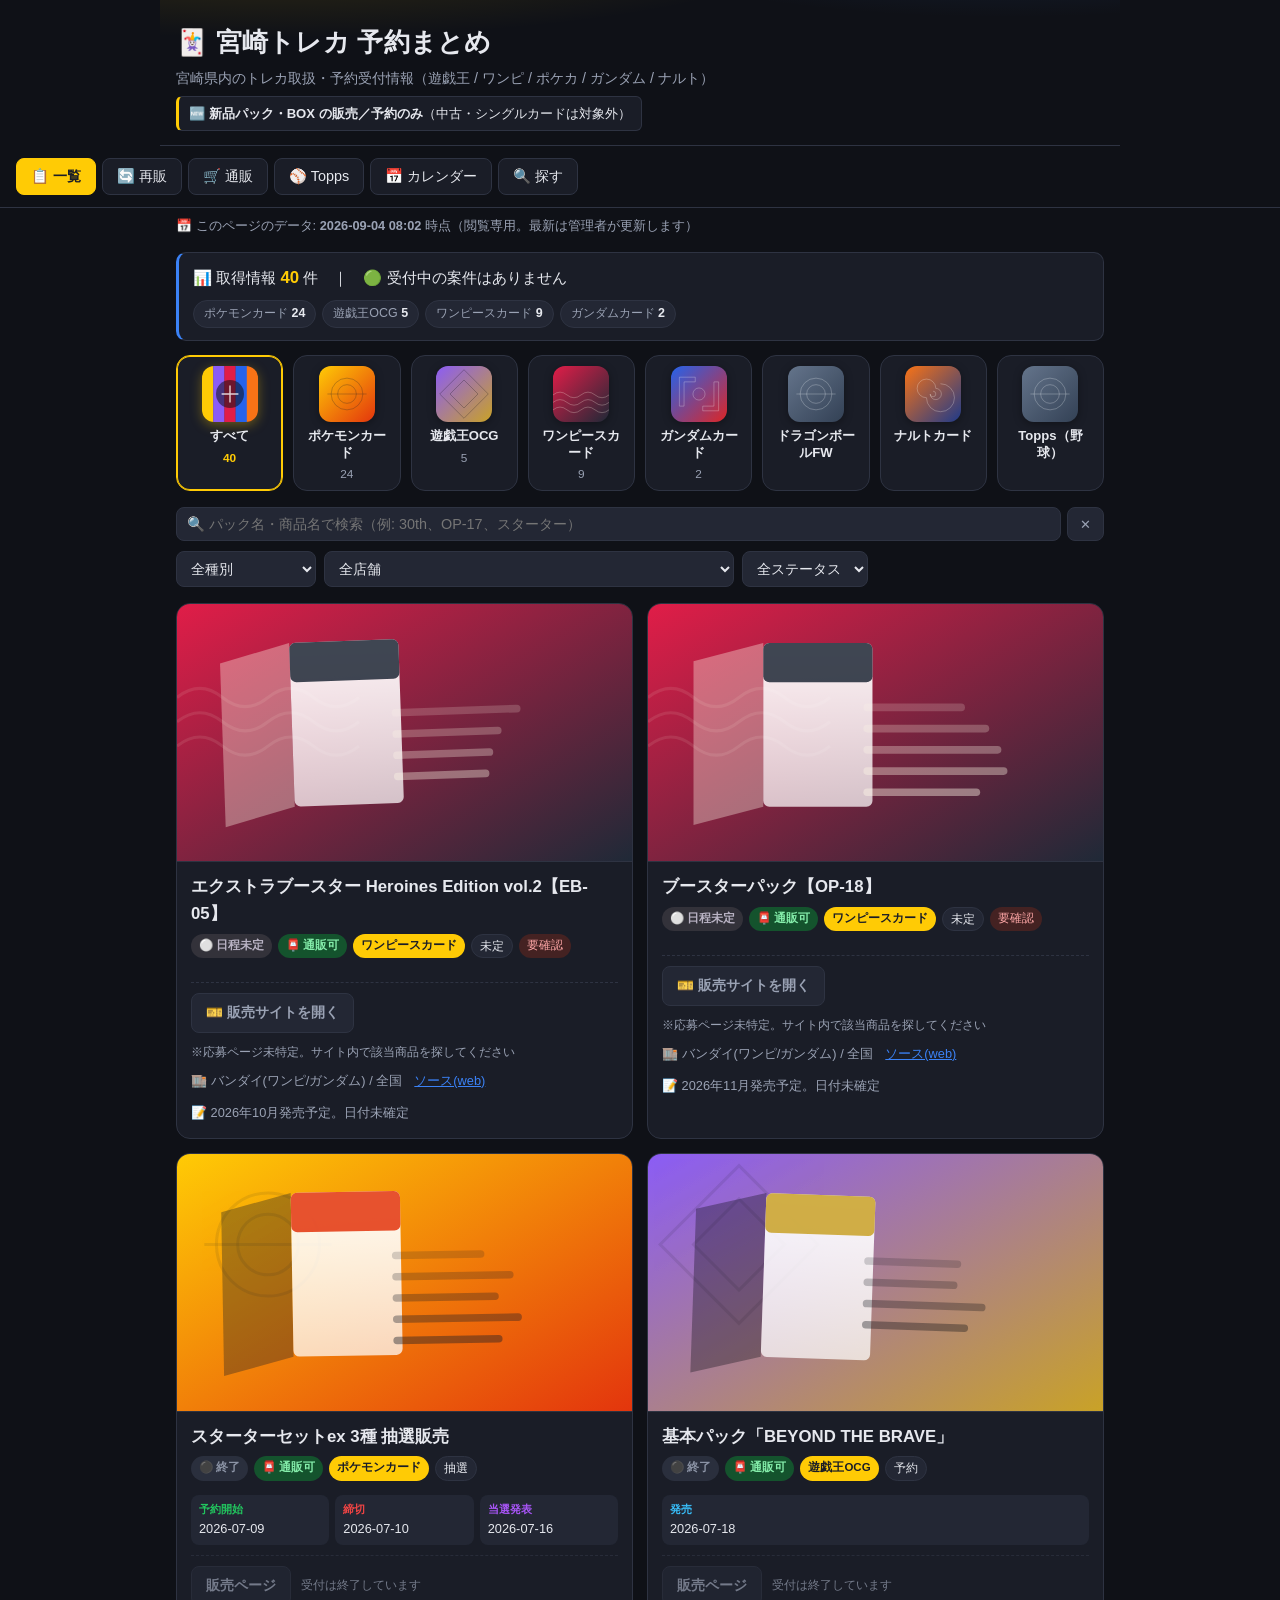
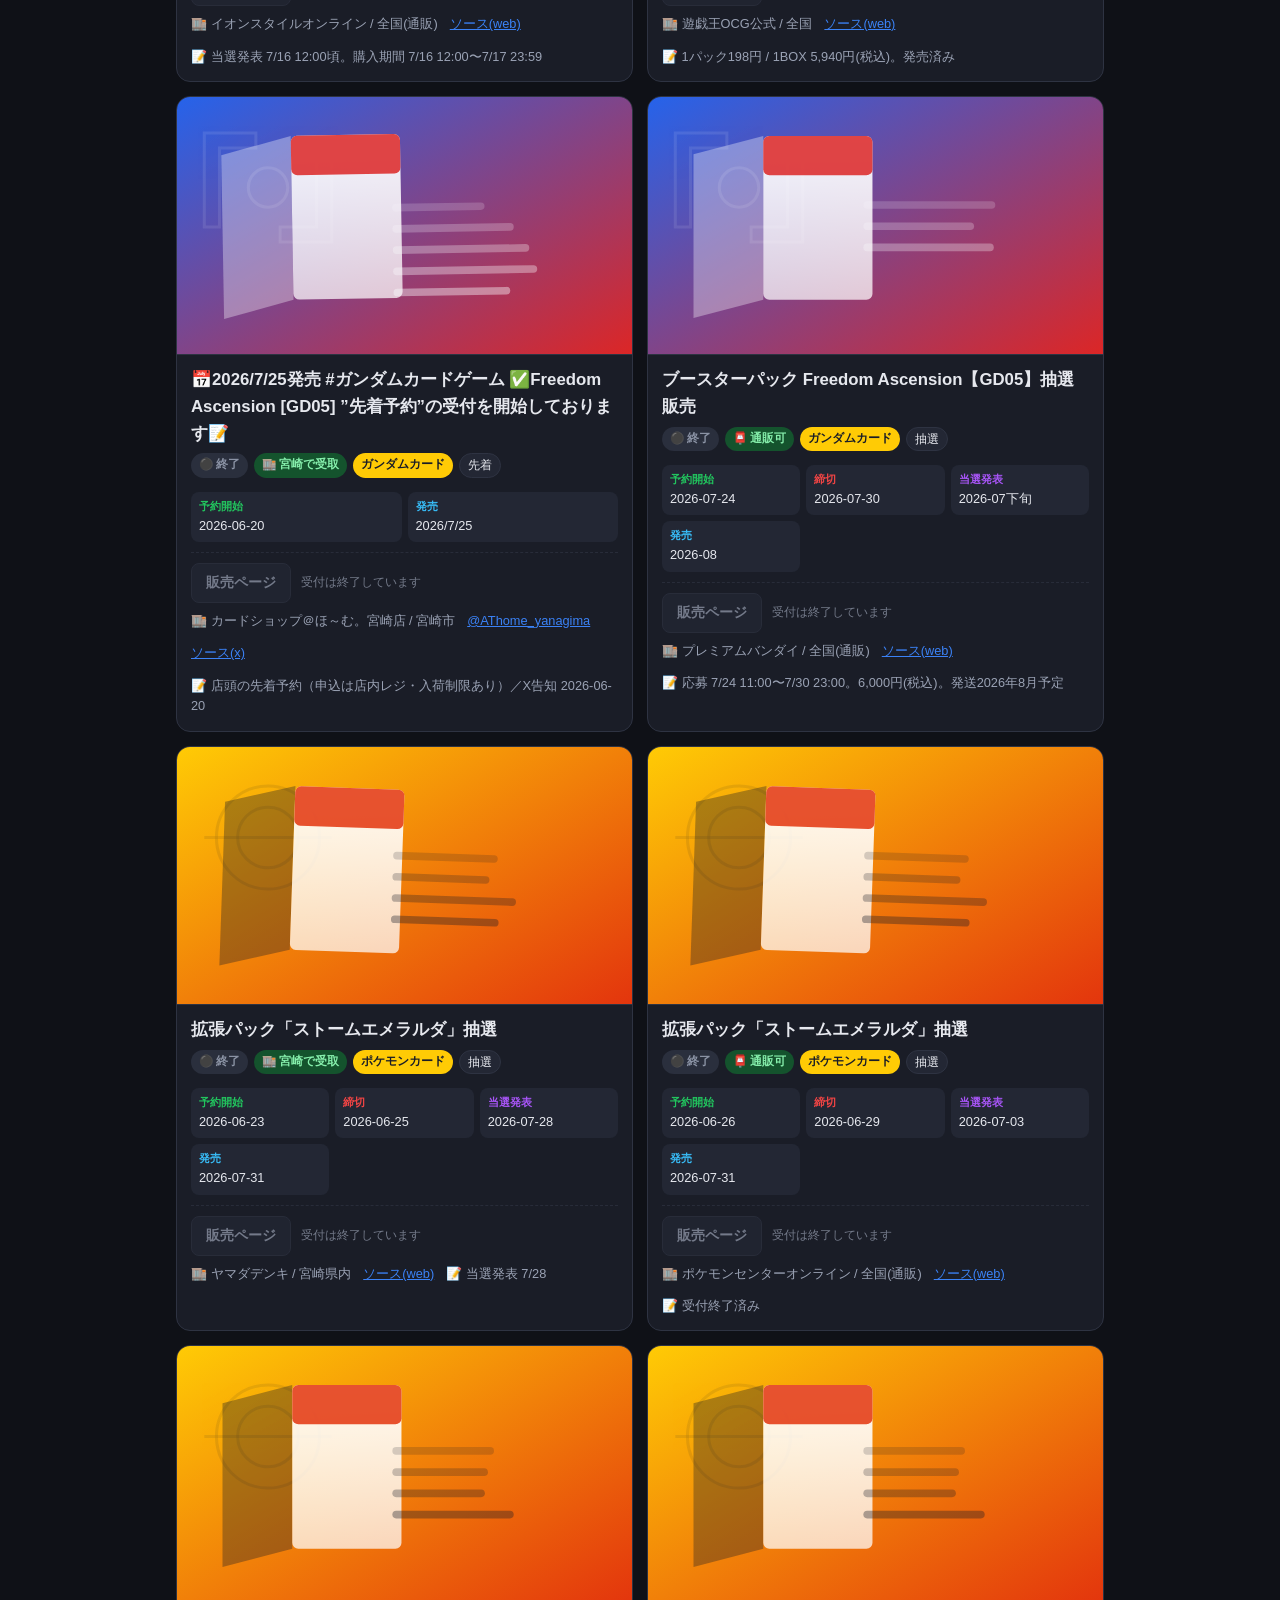
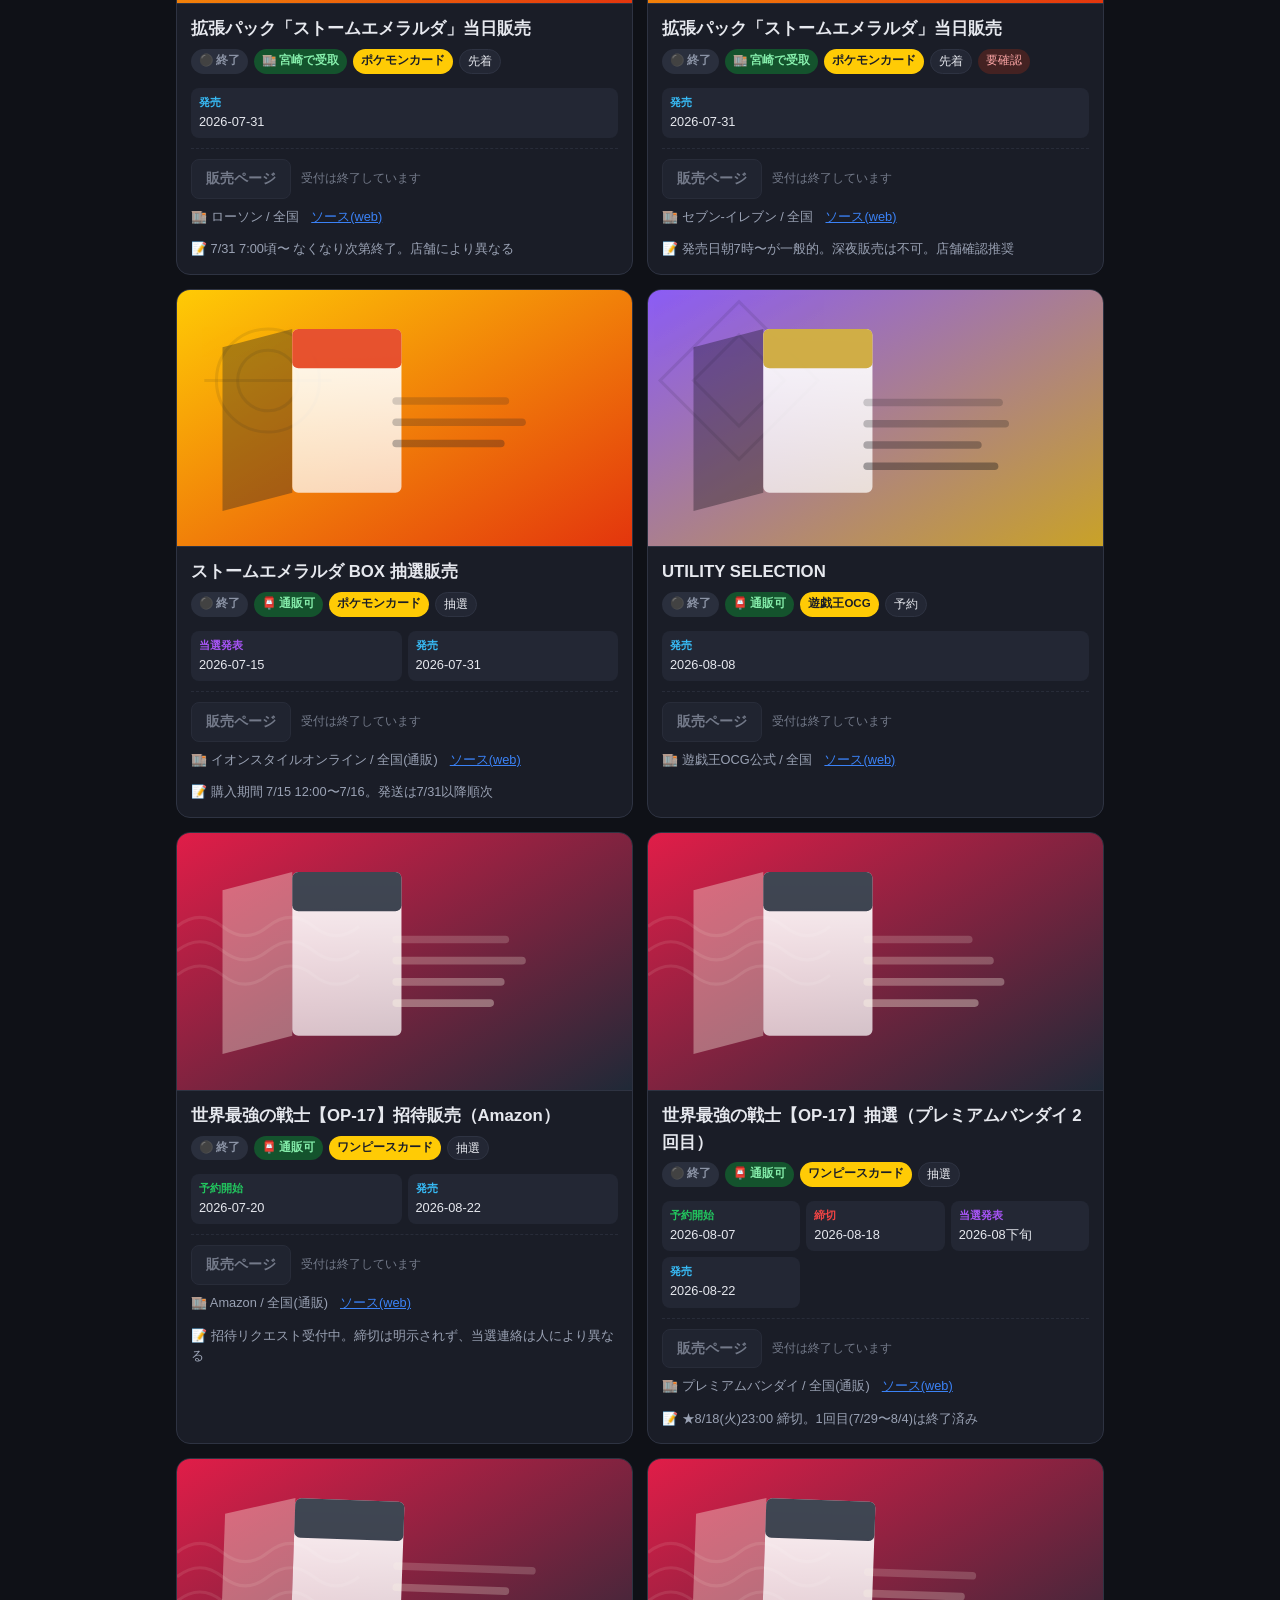
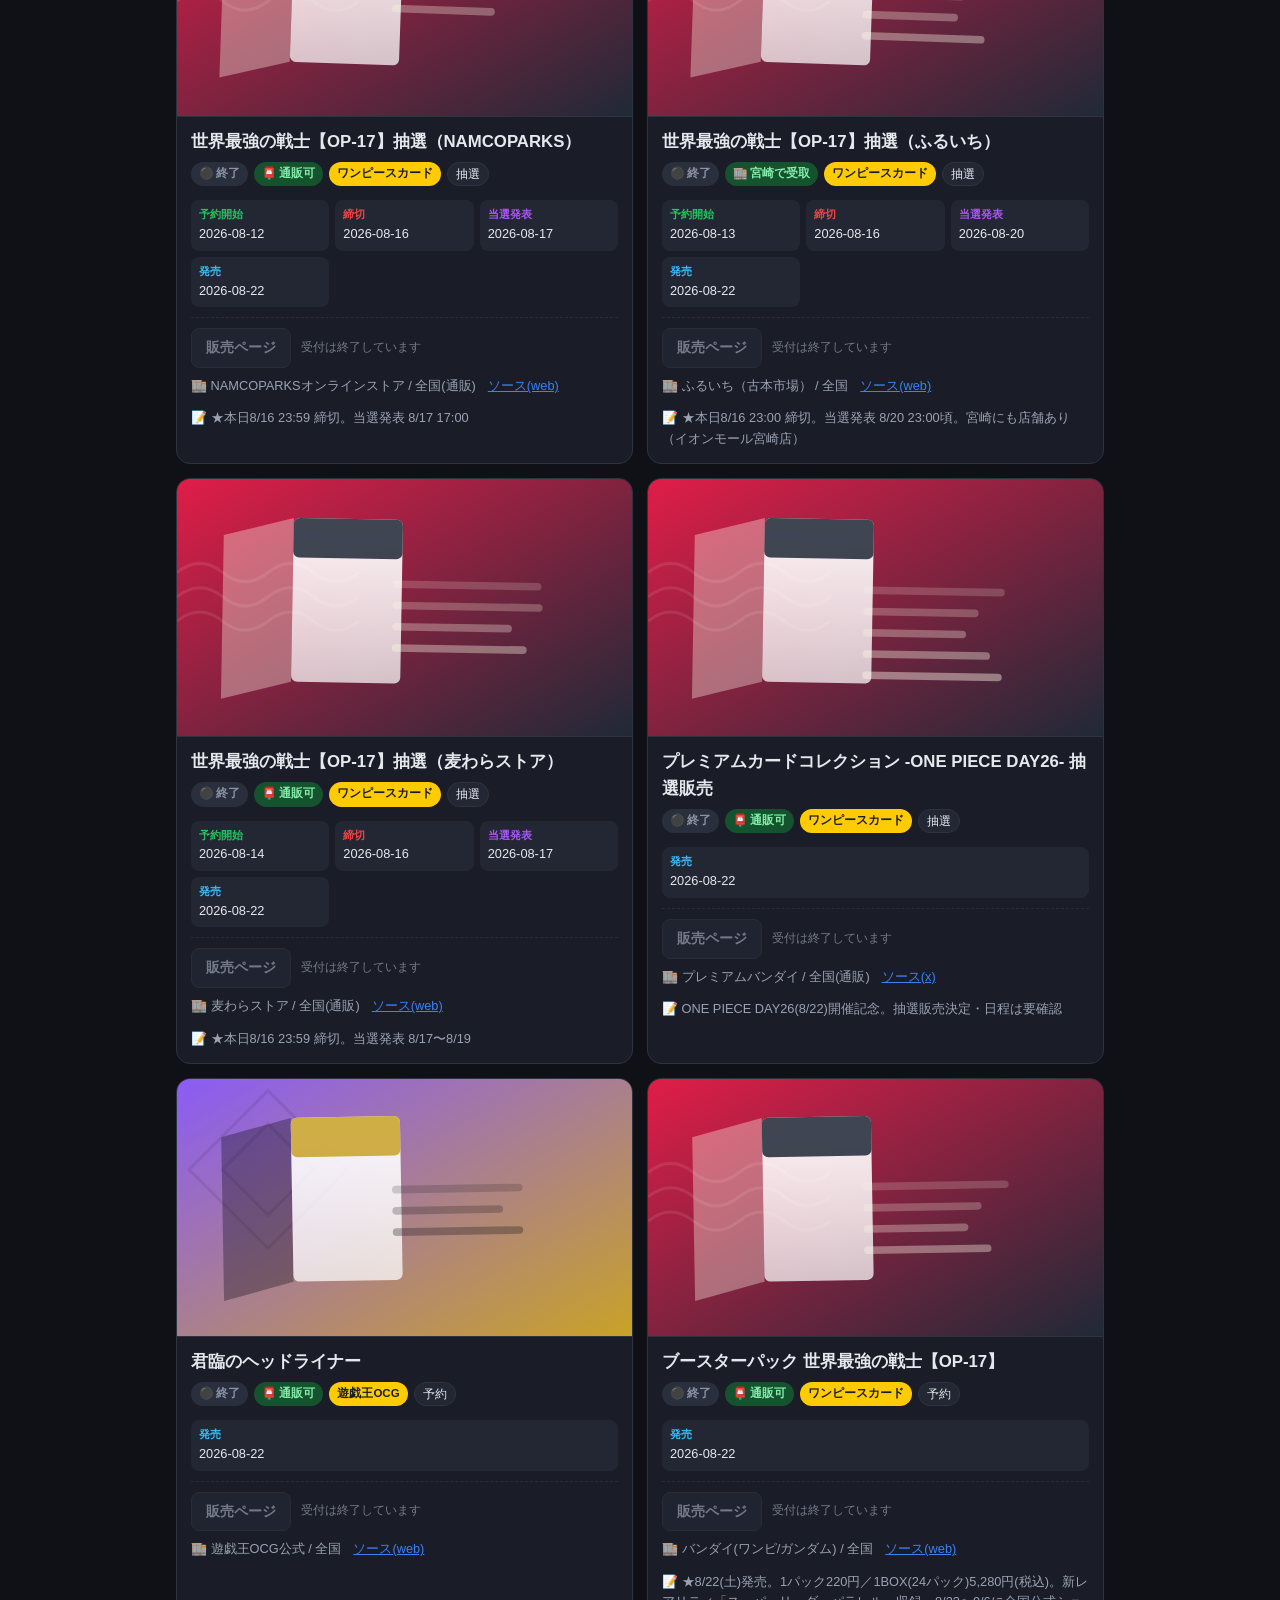
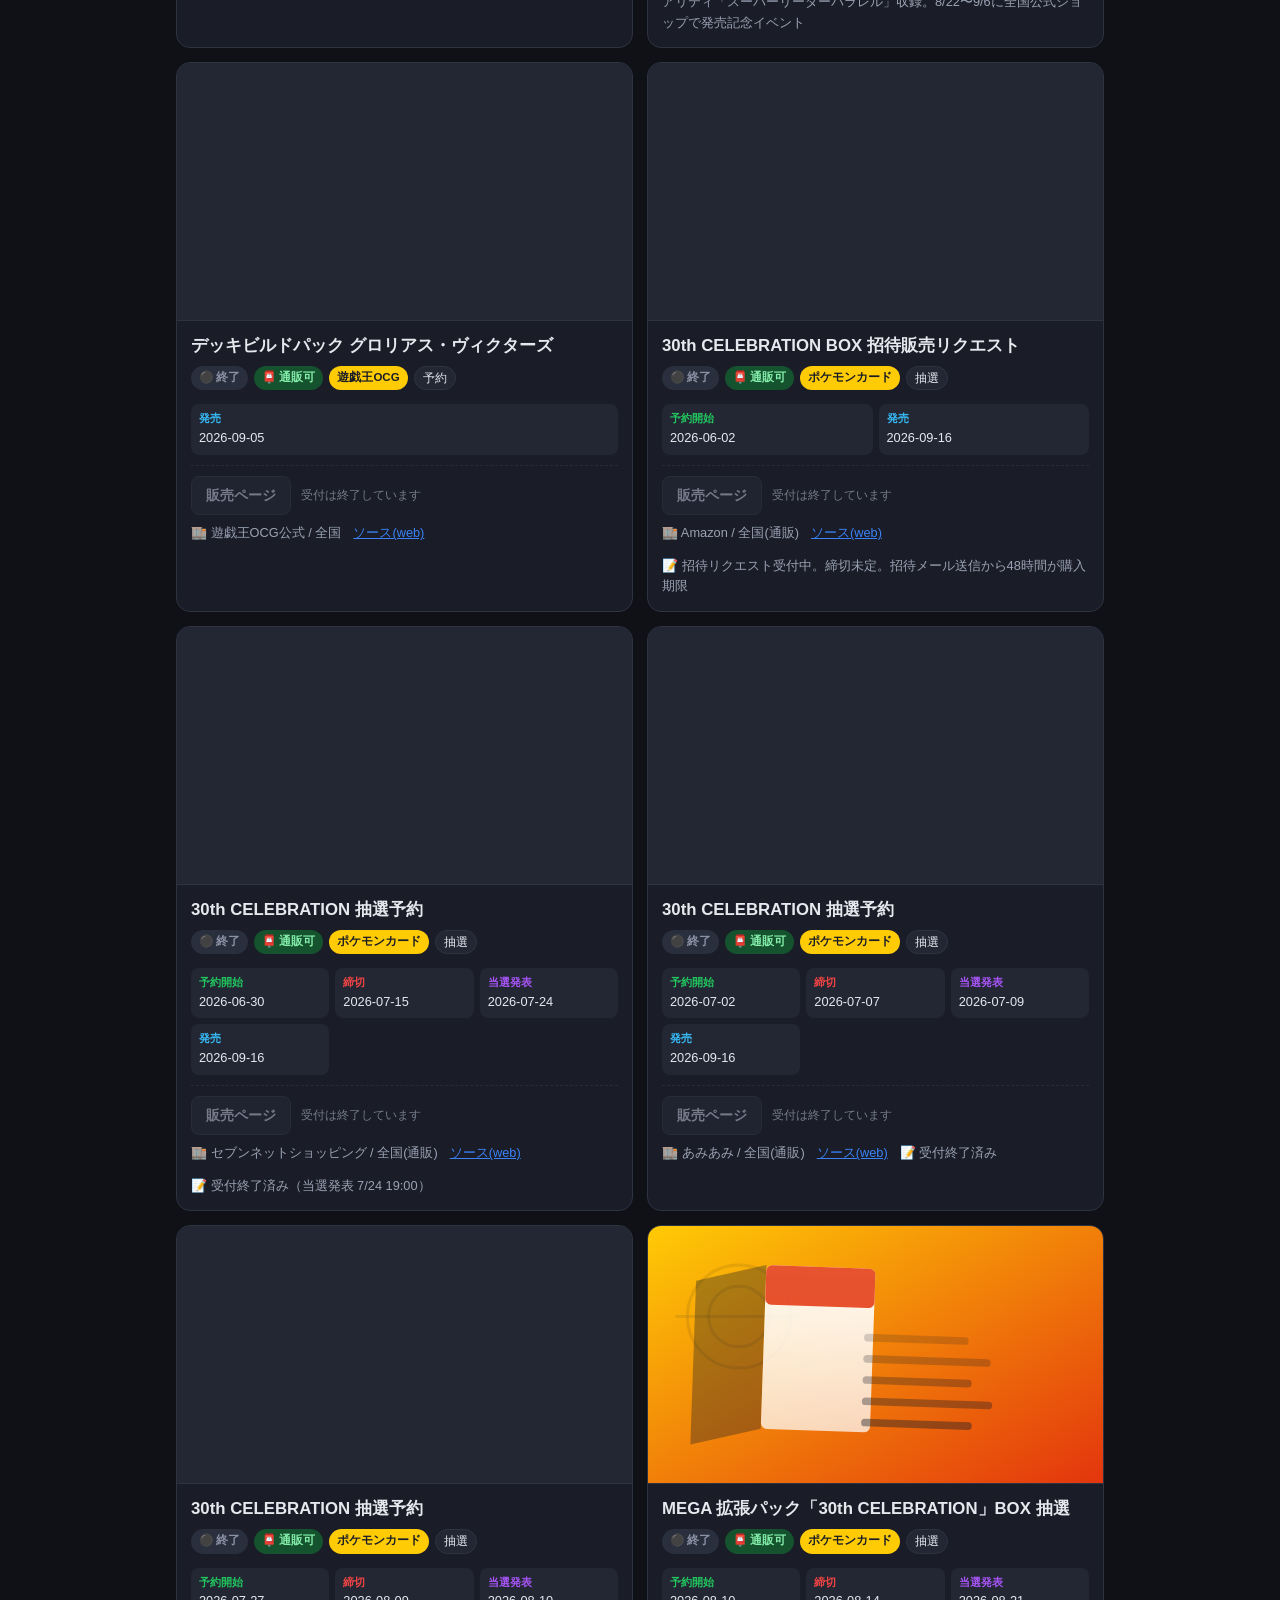
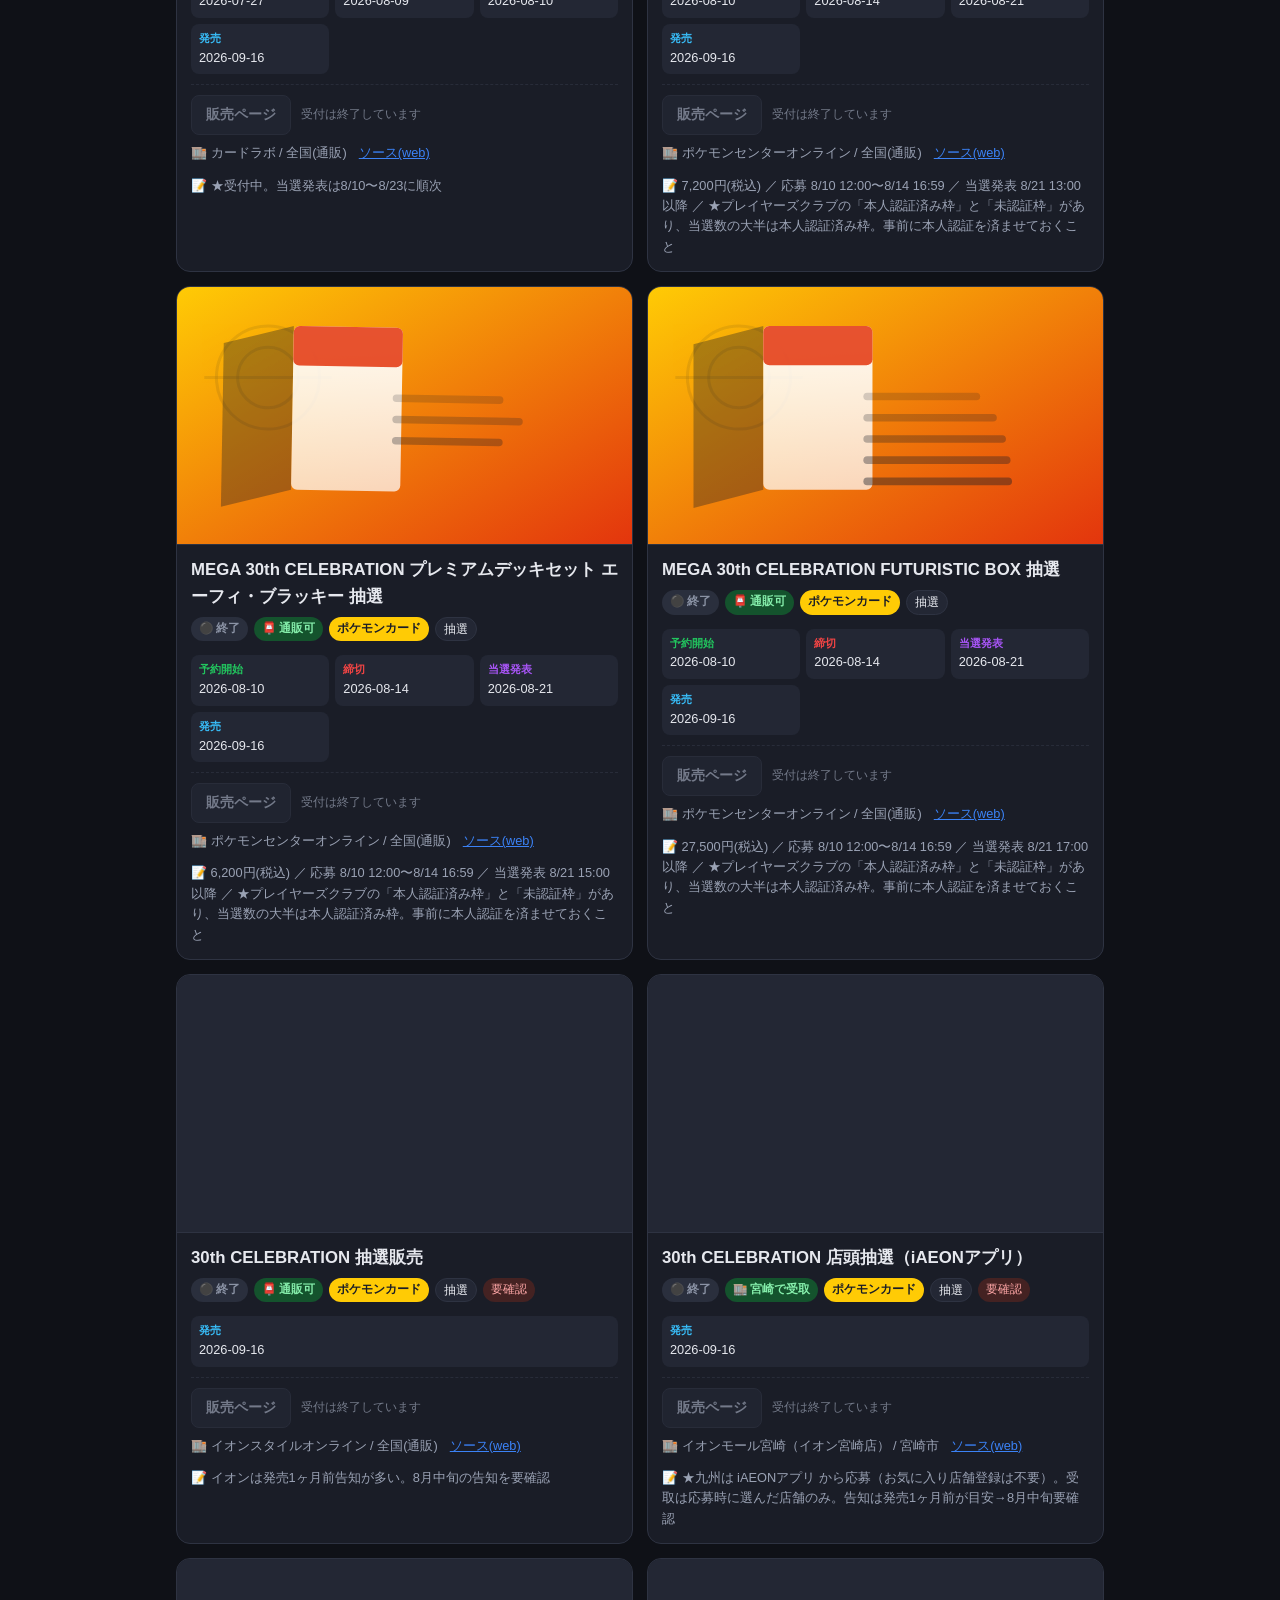
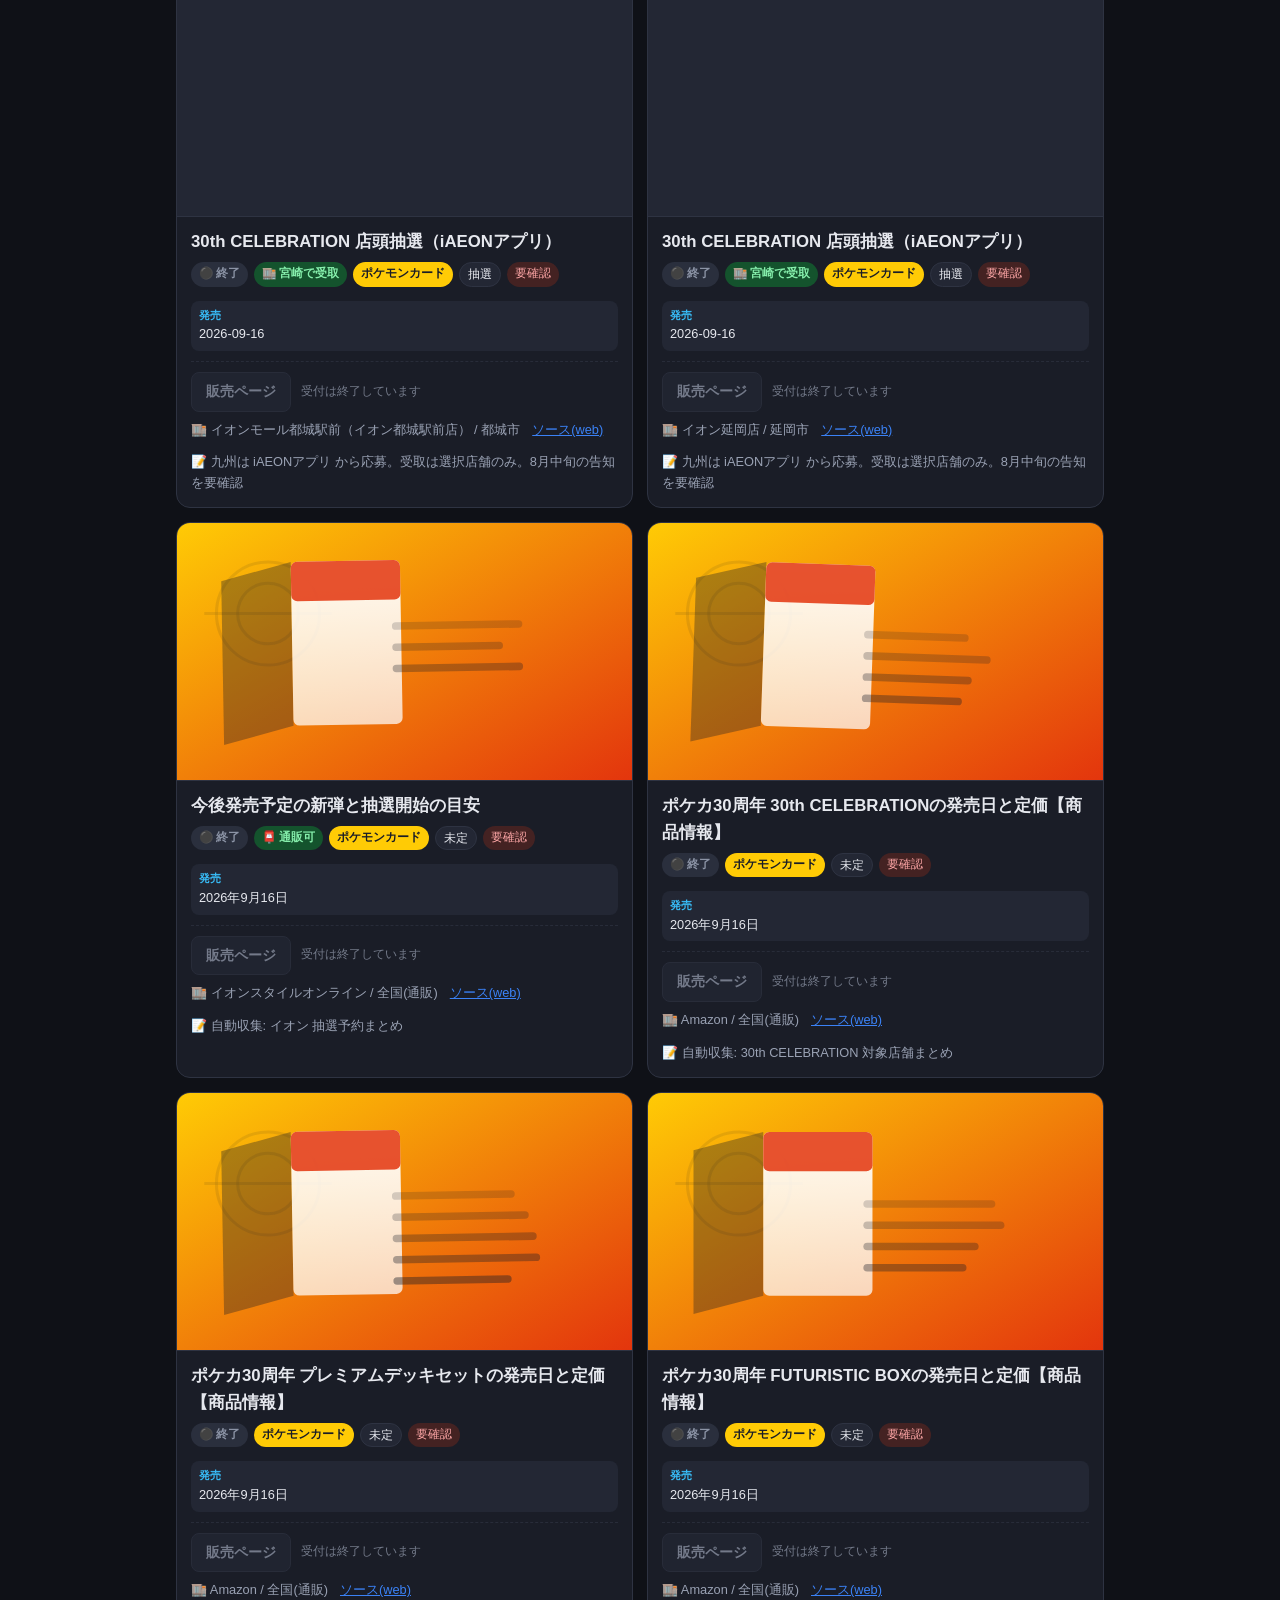
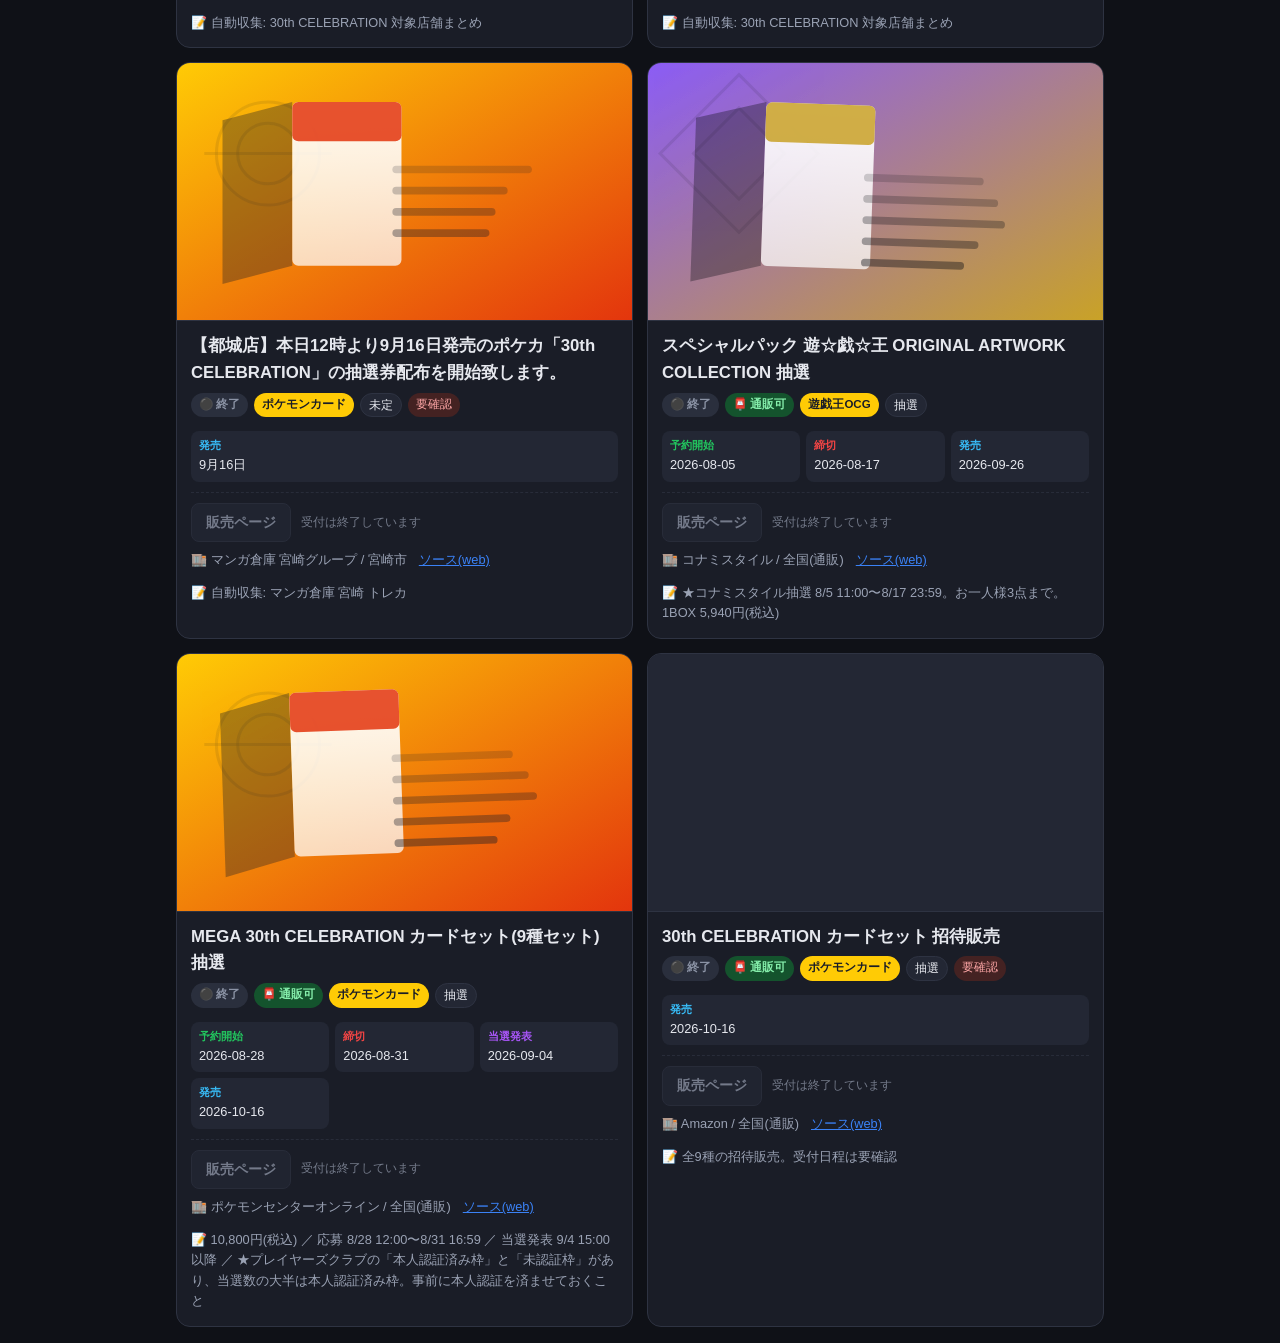
==== commit cc3c536e: "データ更新 2026-09-04 08:02" ====
--- a/index.html
+++ b/index.html
@@ -12,7 +12,7 @@
   <meta name="apple-mobile-web-app-capable" content="yes" />
   <meta name="apple-mobile-web-app-status-bar-style" content="black-translucent" />
   <meta name="apple-mobile-web-app-title" content="宮崎トレカ" />
-  <link rel="stylesheet" href="style.css?v=202609030802" />
+  <link rel="stylesheet" href="style.css?v=202609040802" />
 </head>
 <body>
   <header>
@@ -140,13 +140,13 @@
     // 公開版は API サーバーが無いので、書き出したデータを使う
     window.TCG_STATIC = null;
   </script>
-  <script src="art.js?v=202609030802"></script>
+  <script src="art.js?v=202609040802"></script>
   <script>
-    fetch("data.json?v=202609030802").then(function(r){return r.json();})
+    fetch("data.json?v=202609040802").then(function(r){return r.json();})
       .then(function(d){
         window.TCG_STATIC = d;
         var s = document.createElement("script");
-        s.src = "app.js?v=202609030802";
+        s.src = "app.js?v=202609040802";
         document.body.appendChild(s);
       });
   </script>
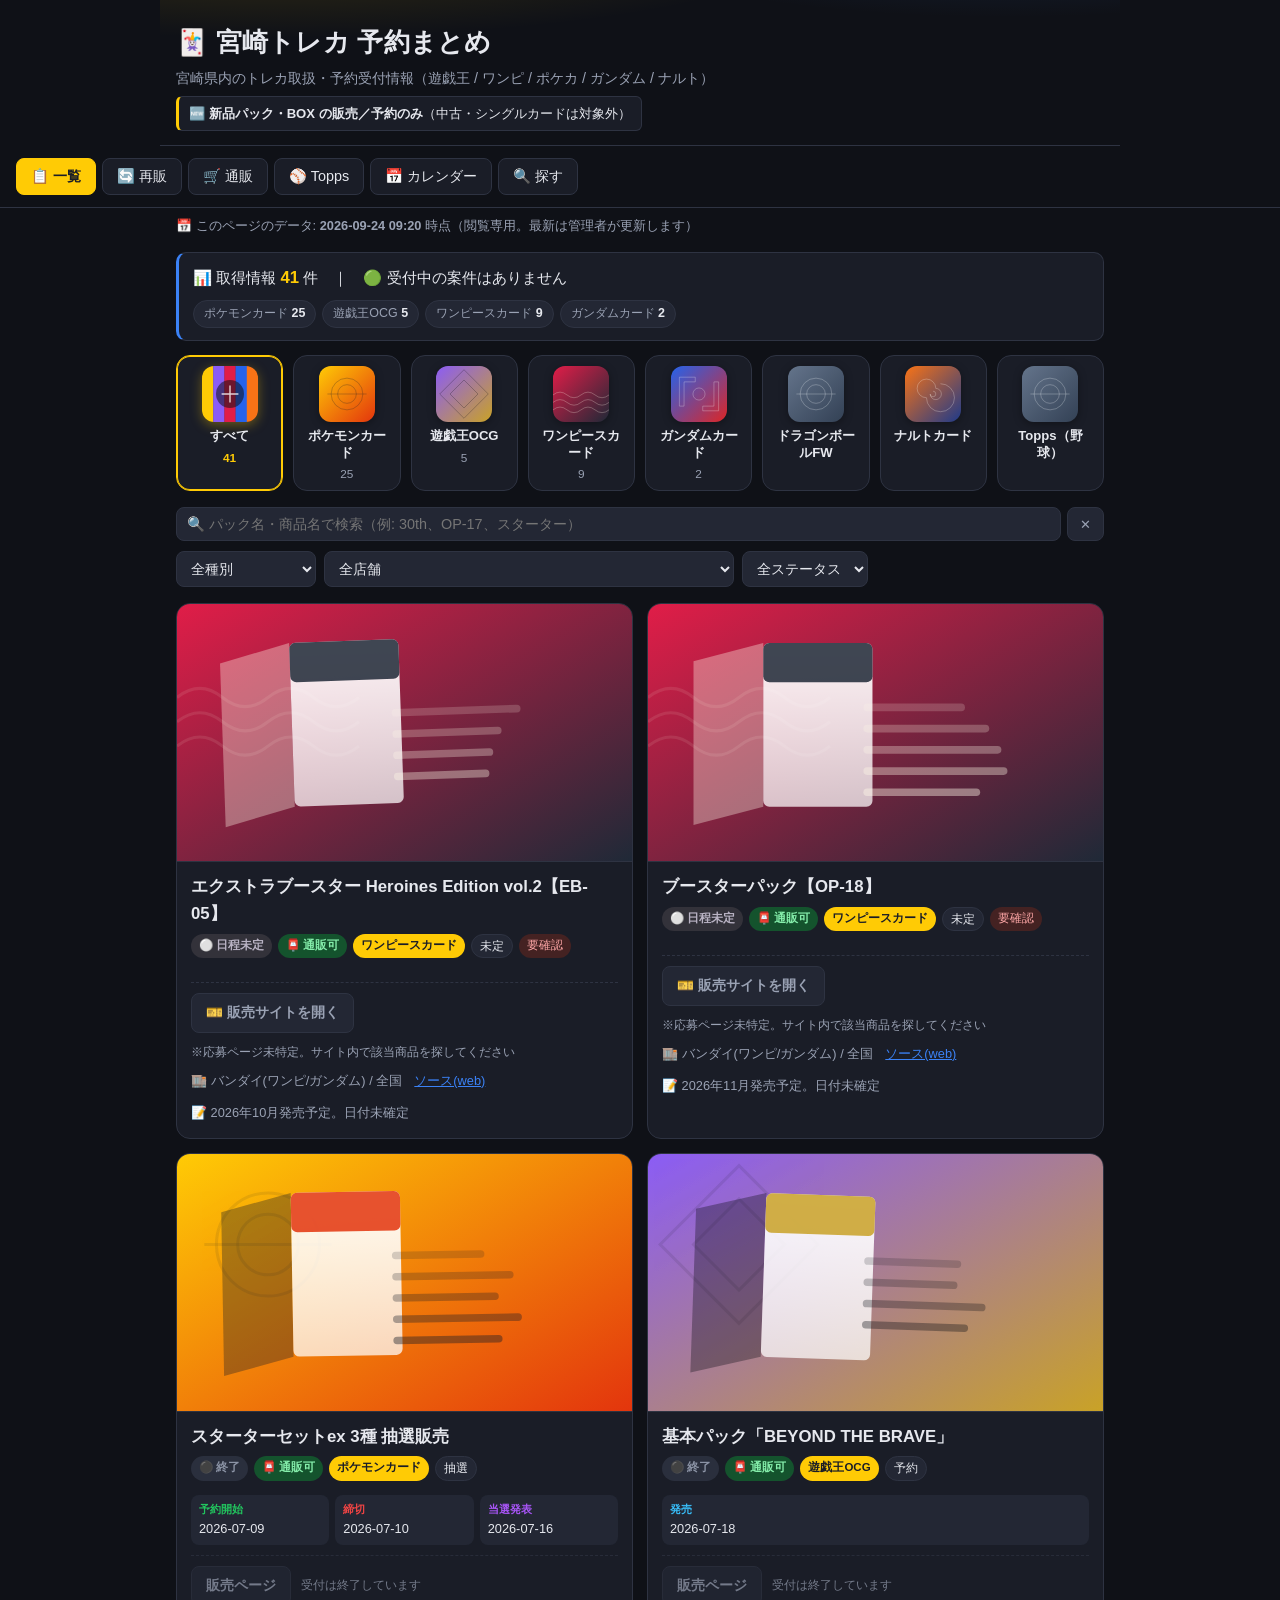
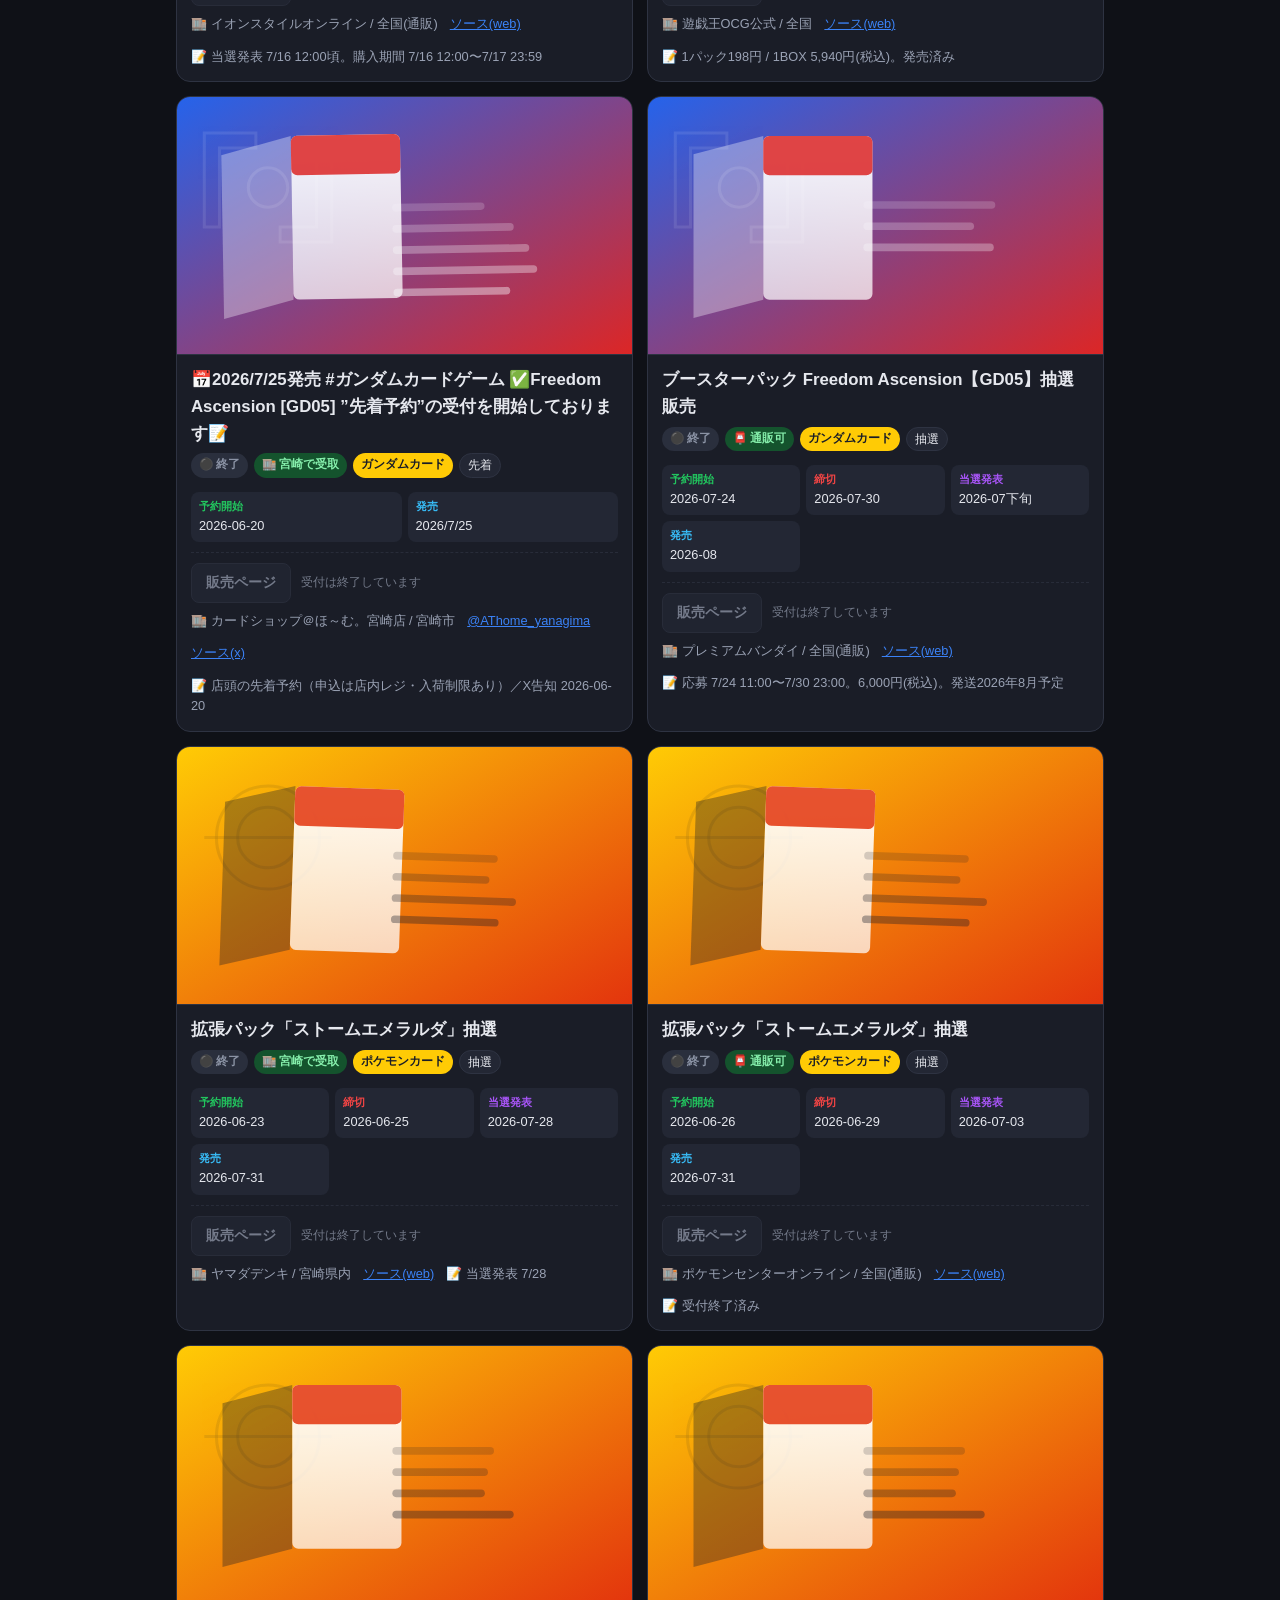
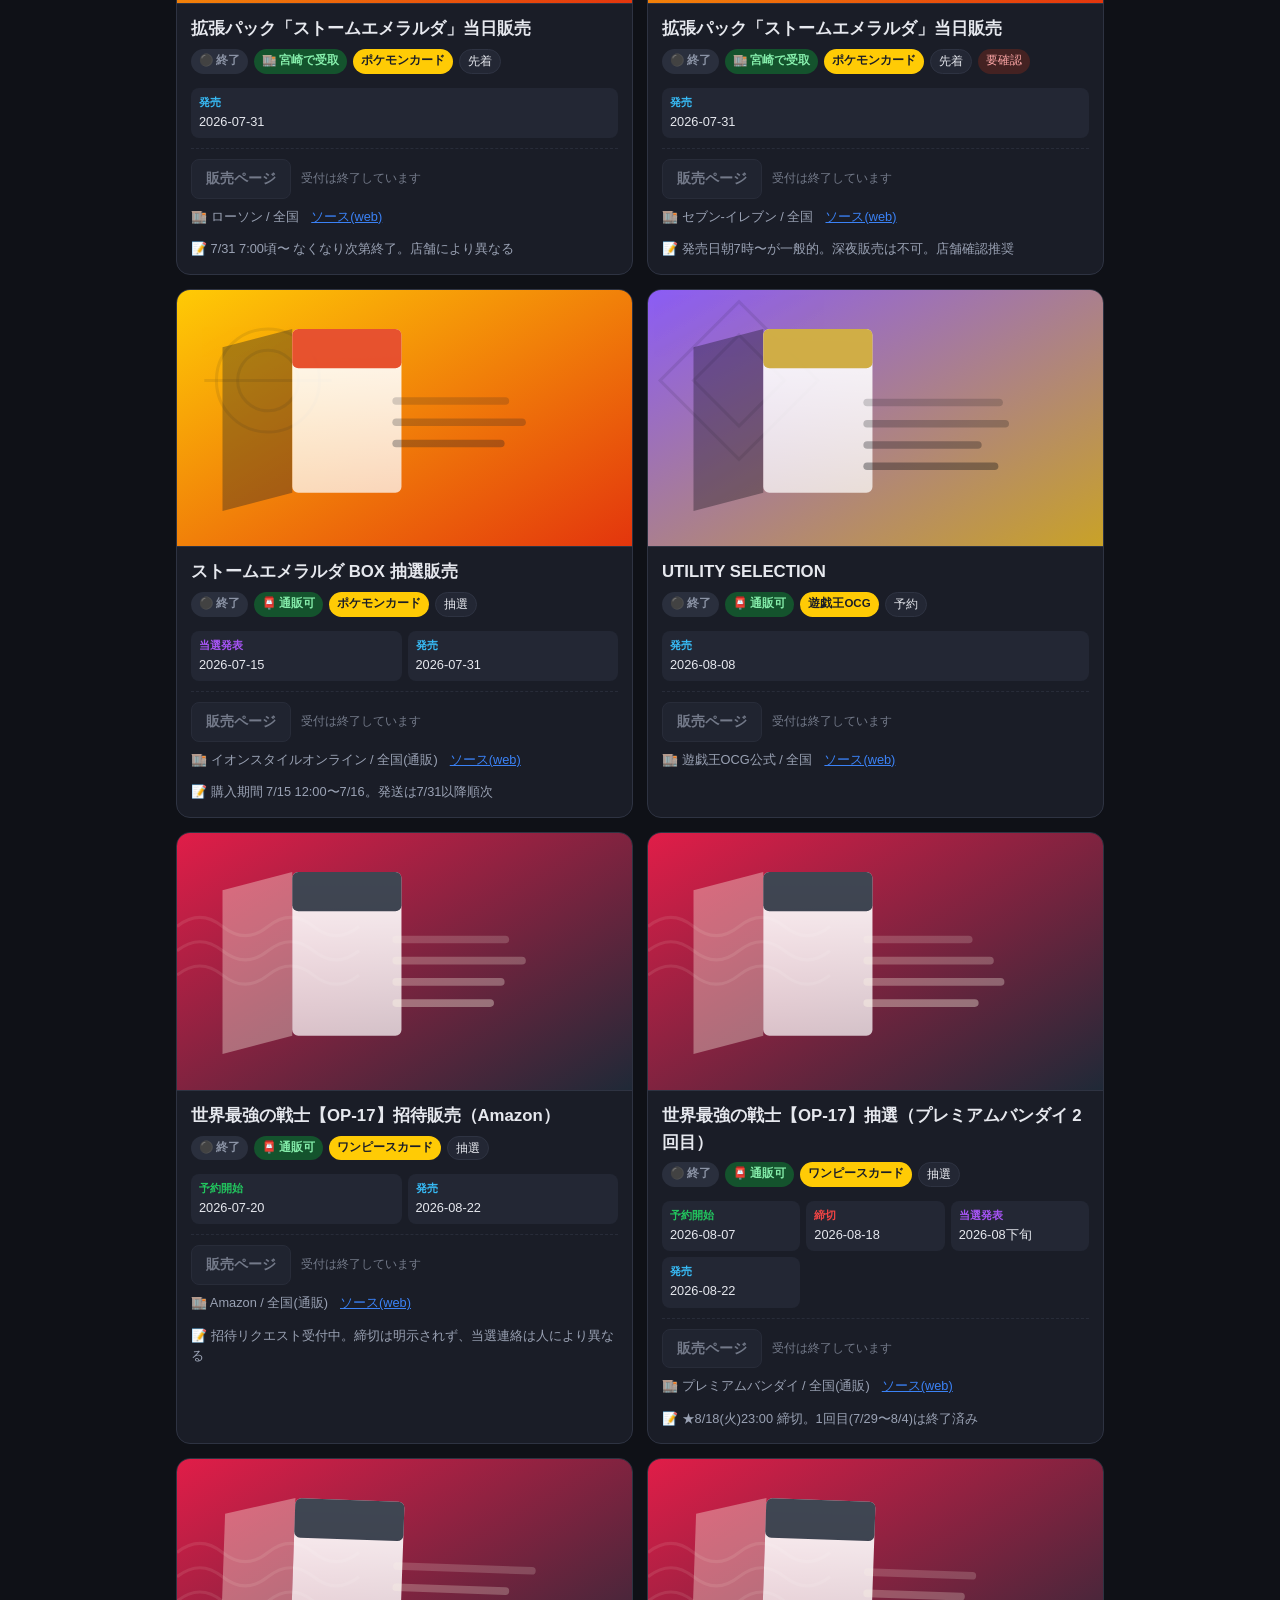
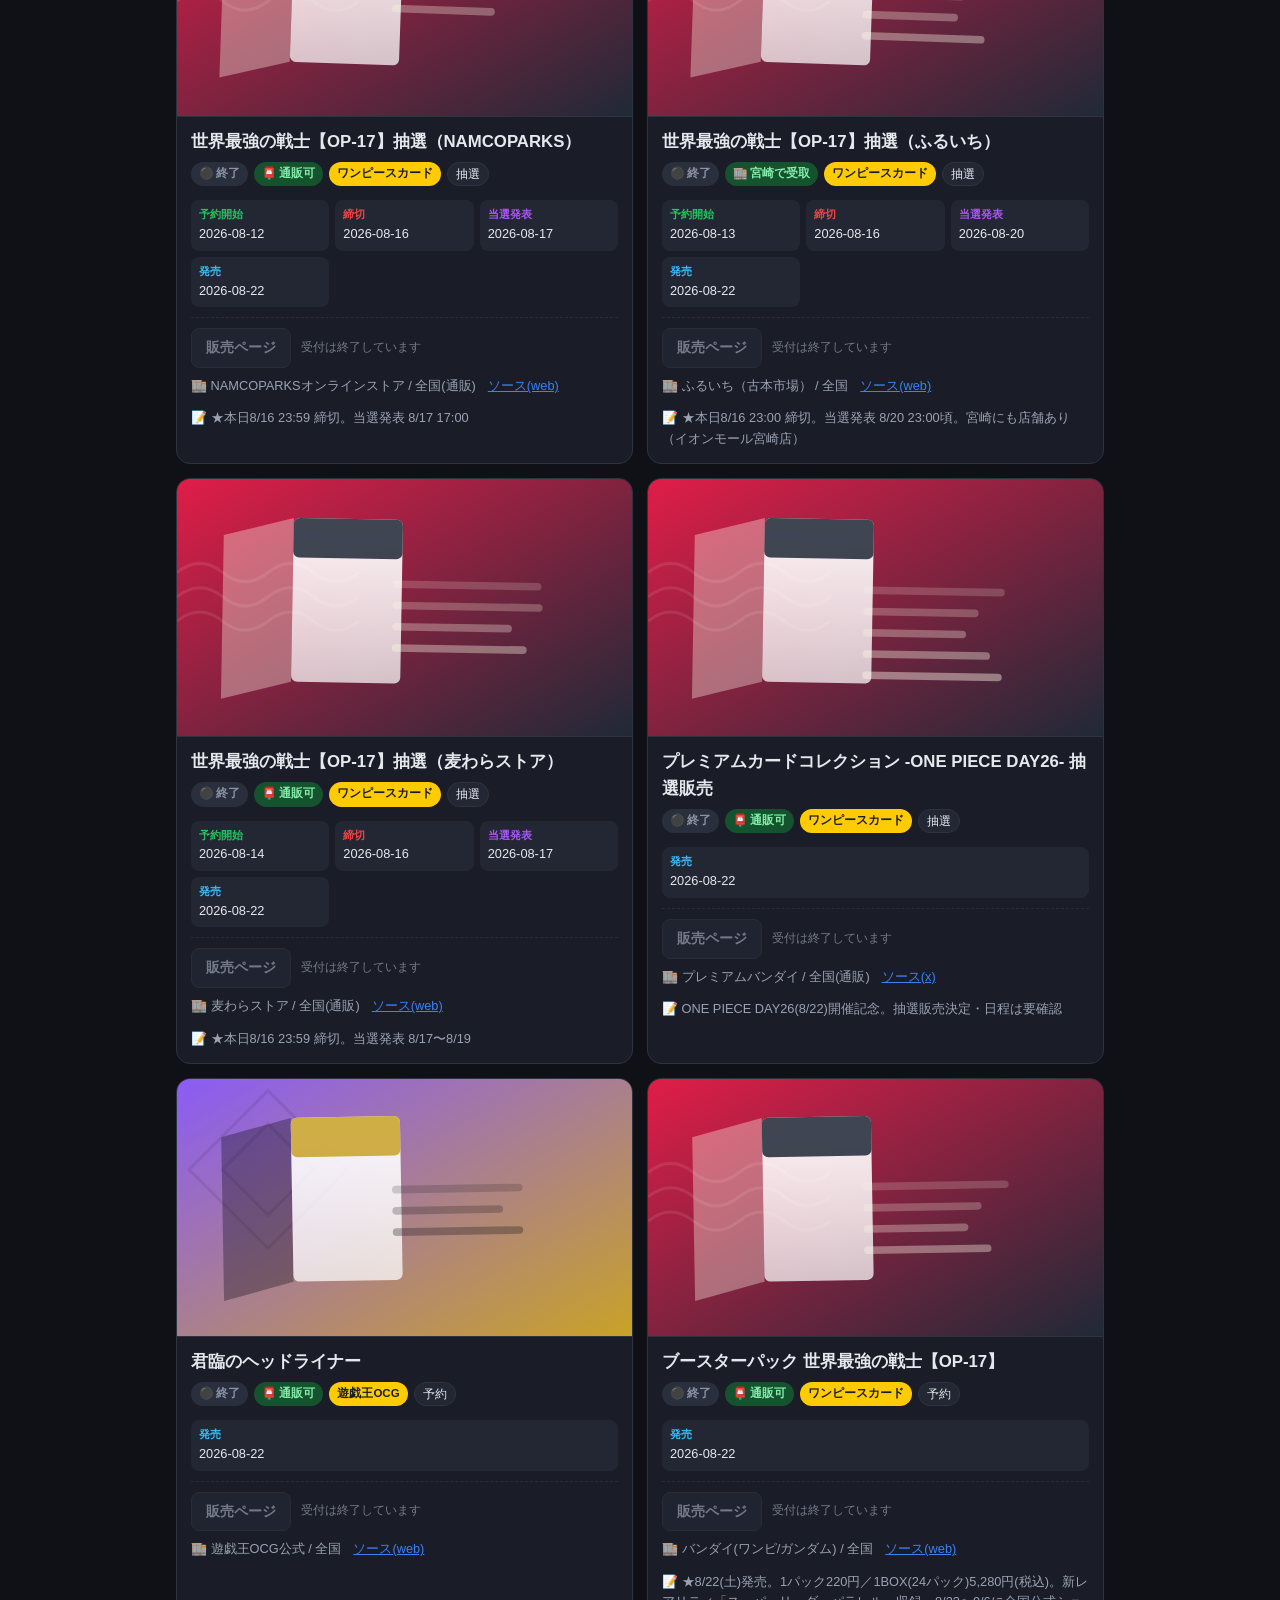
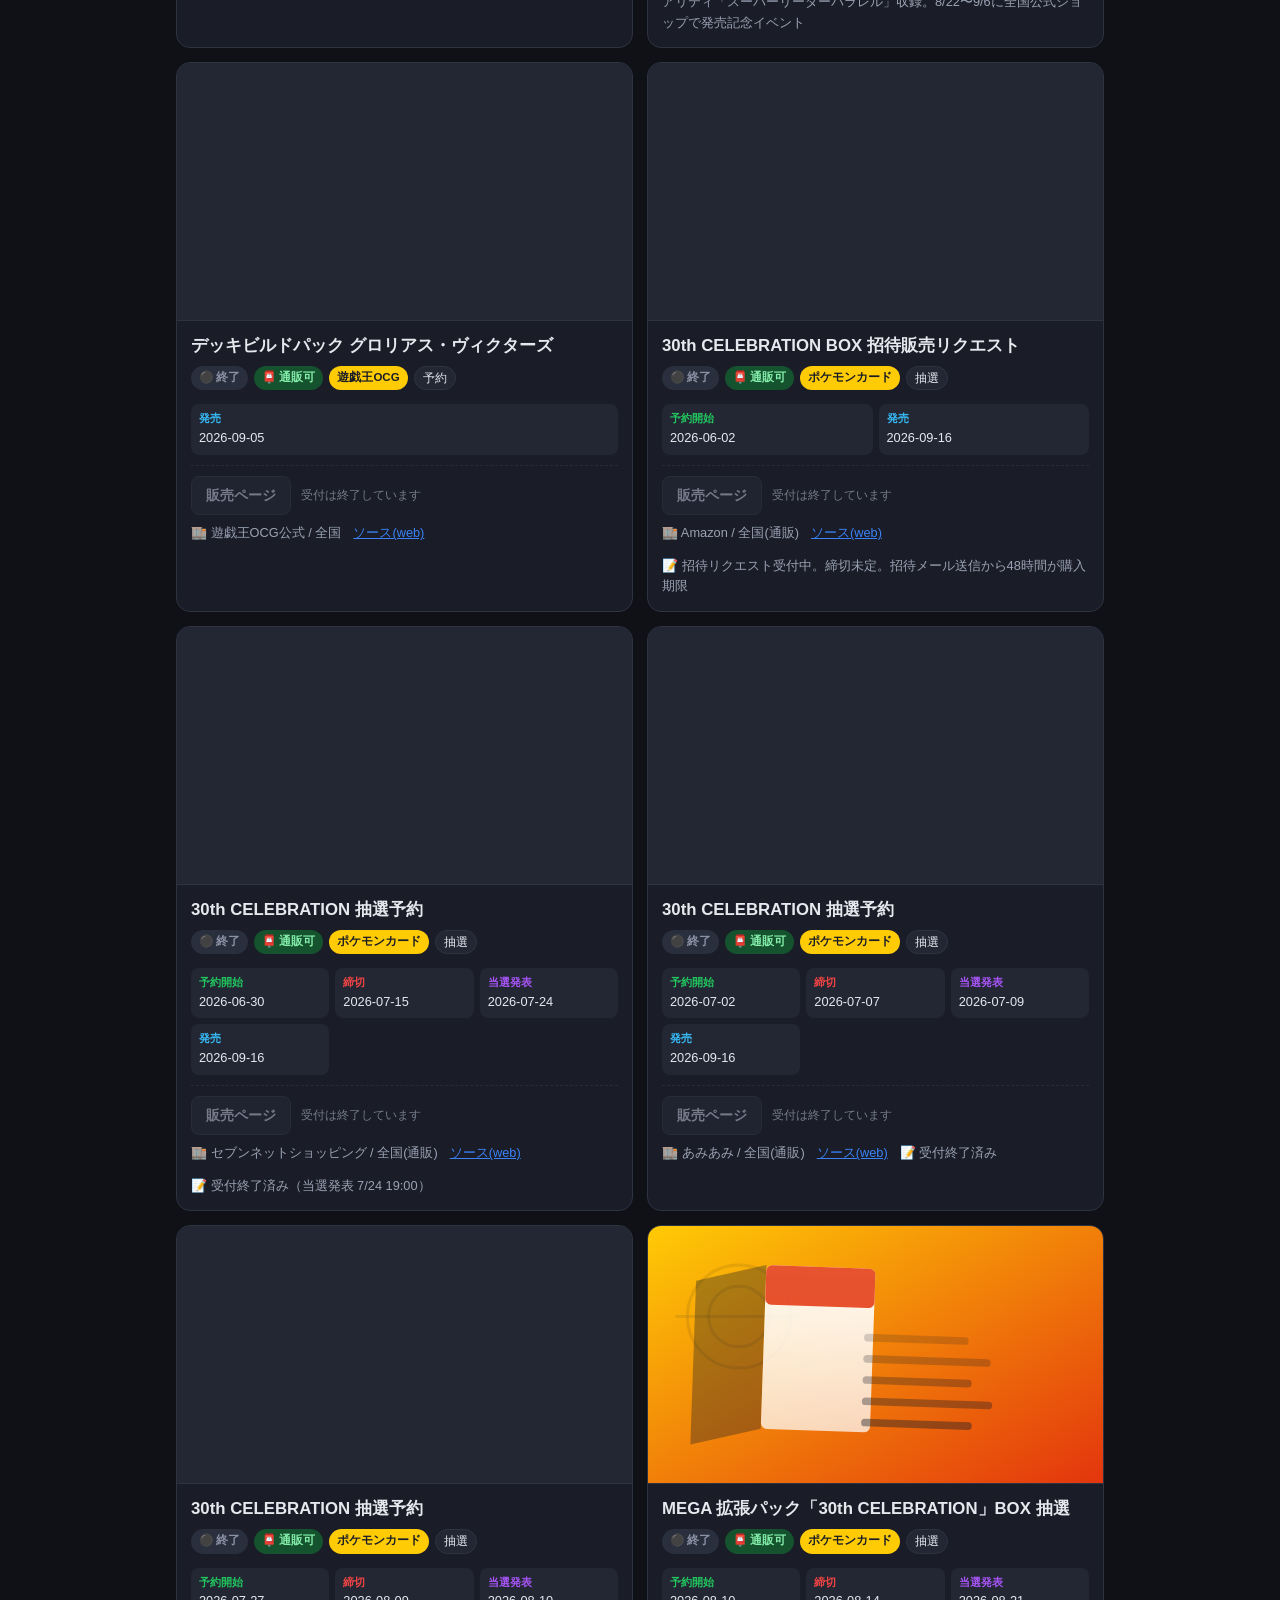
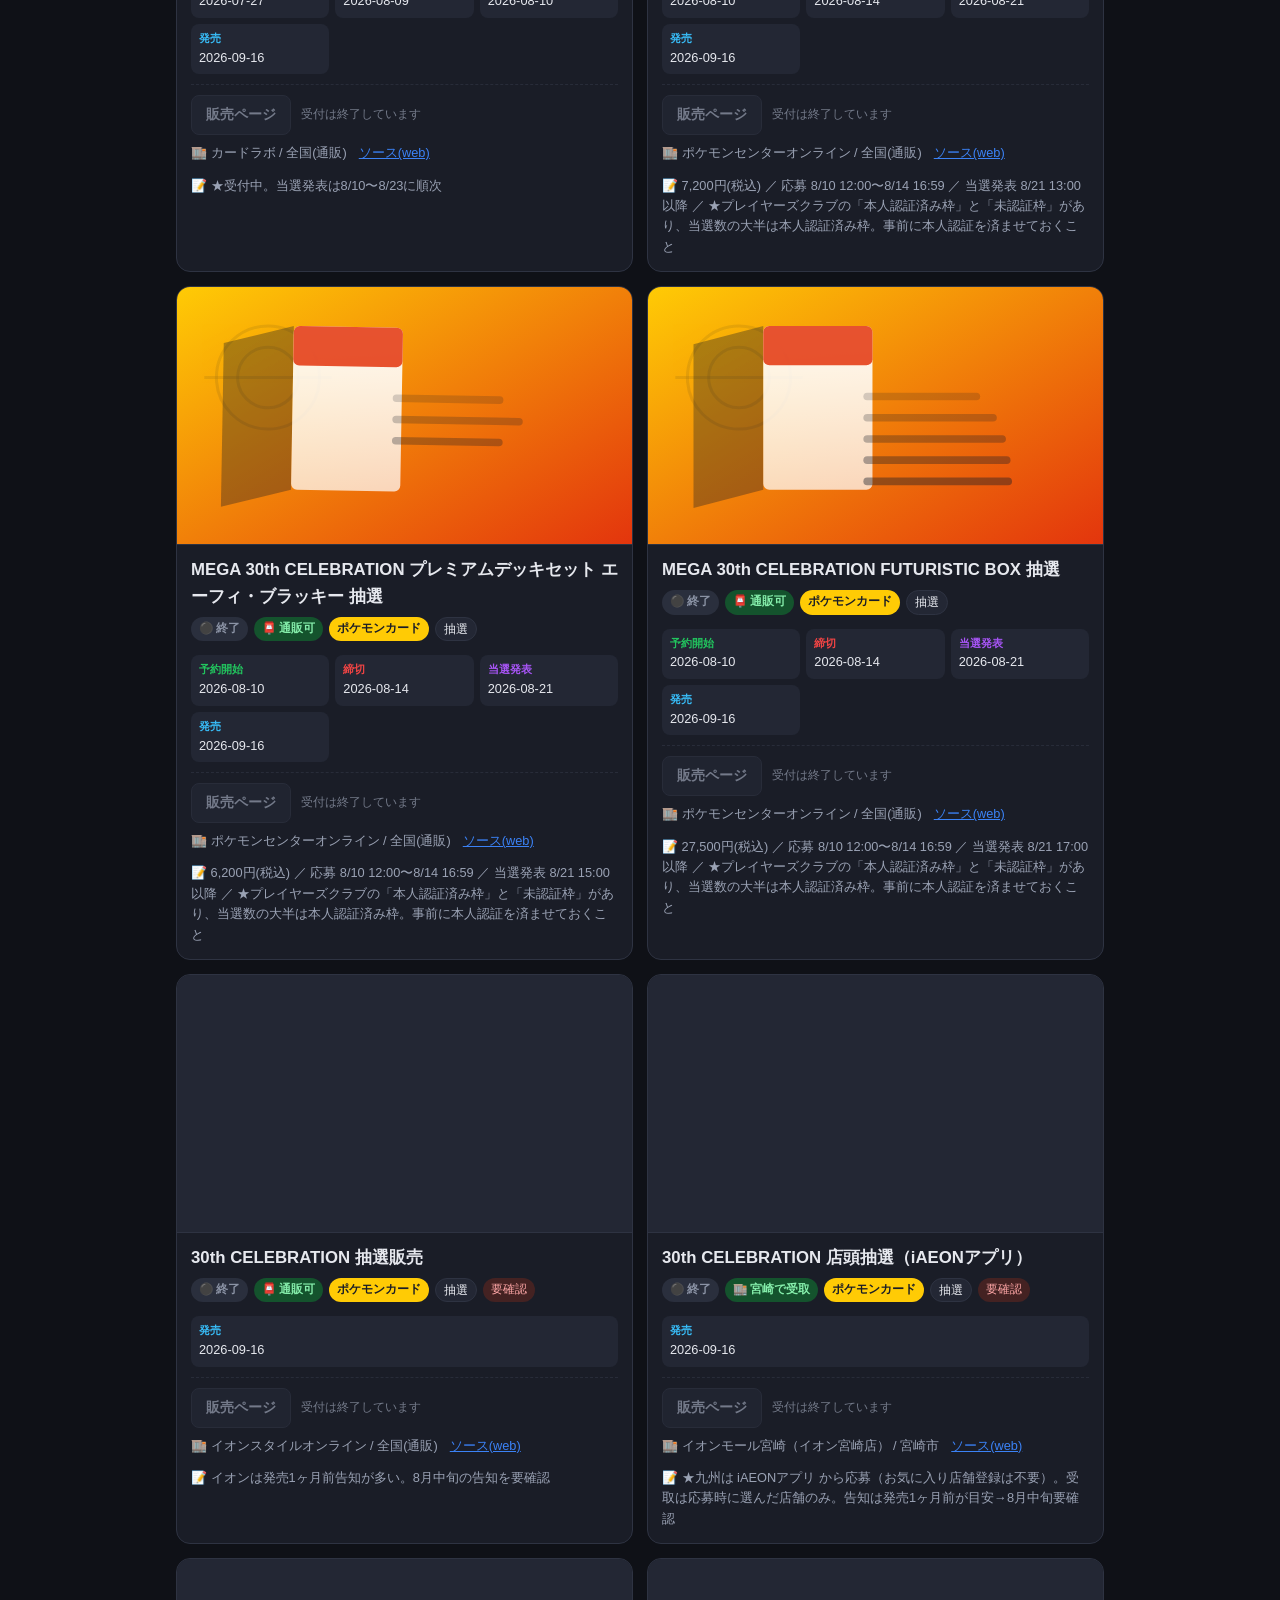
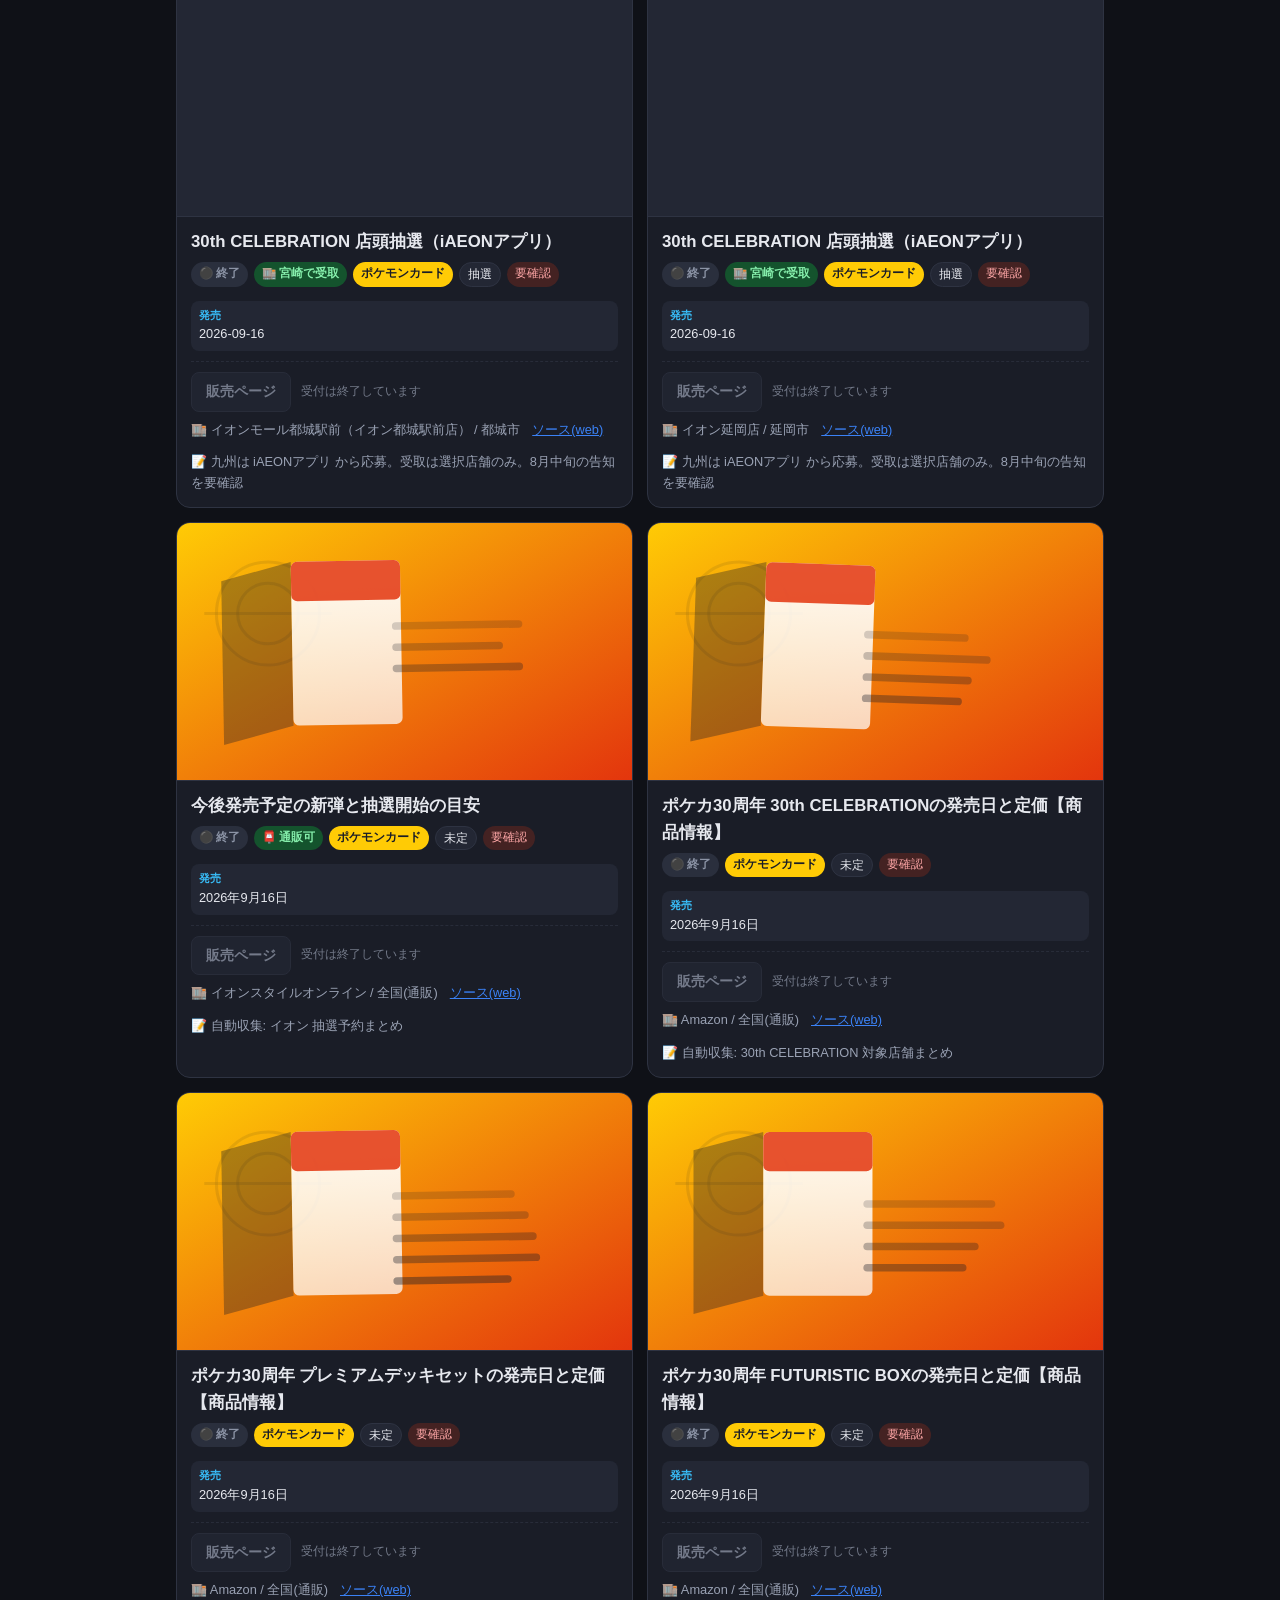
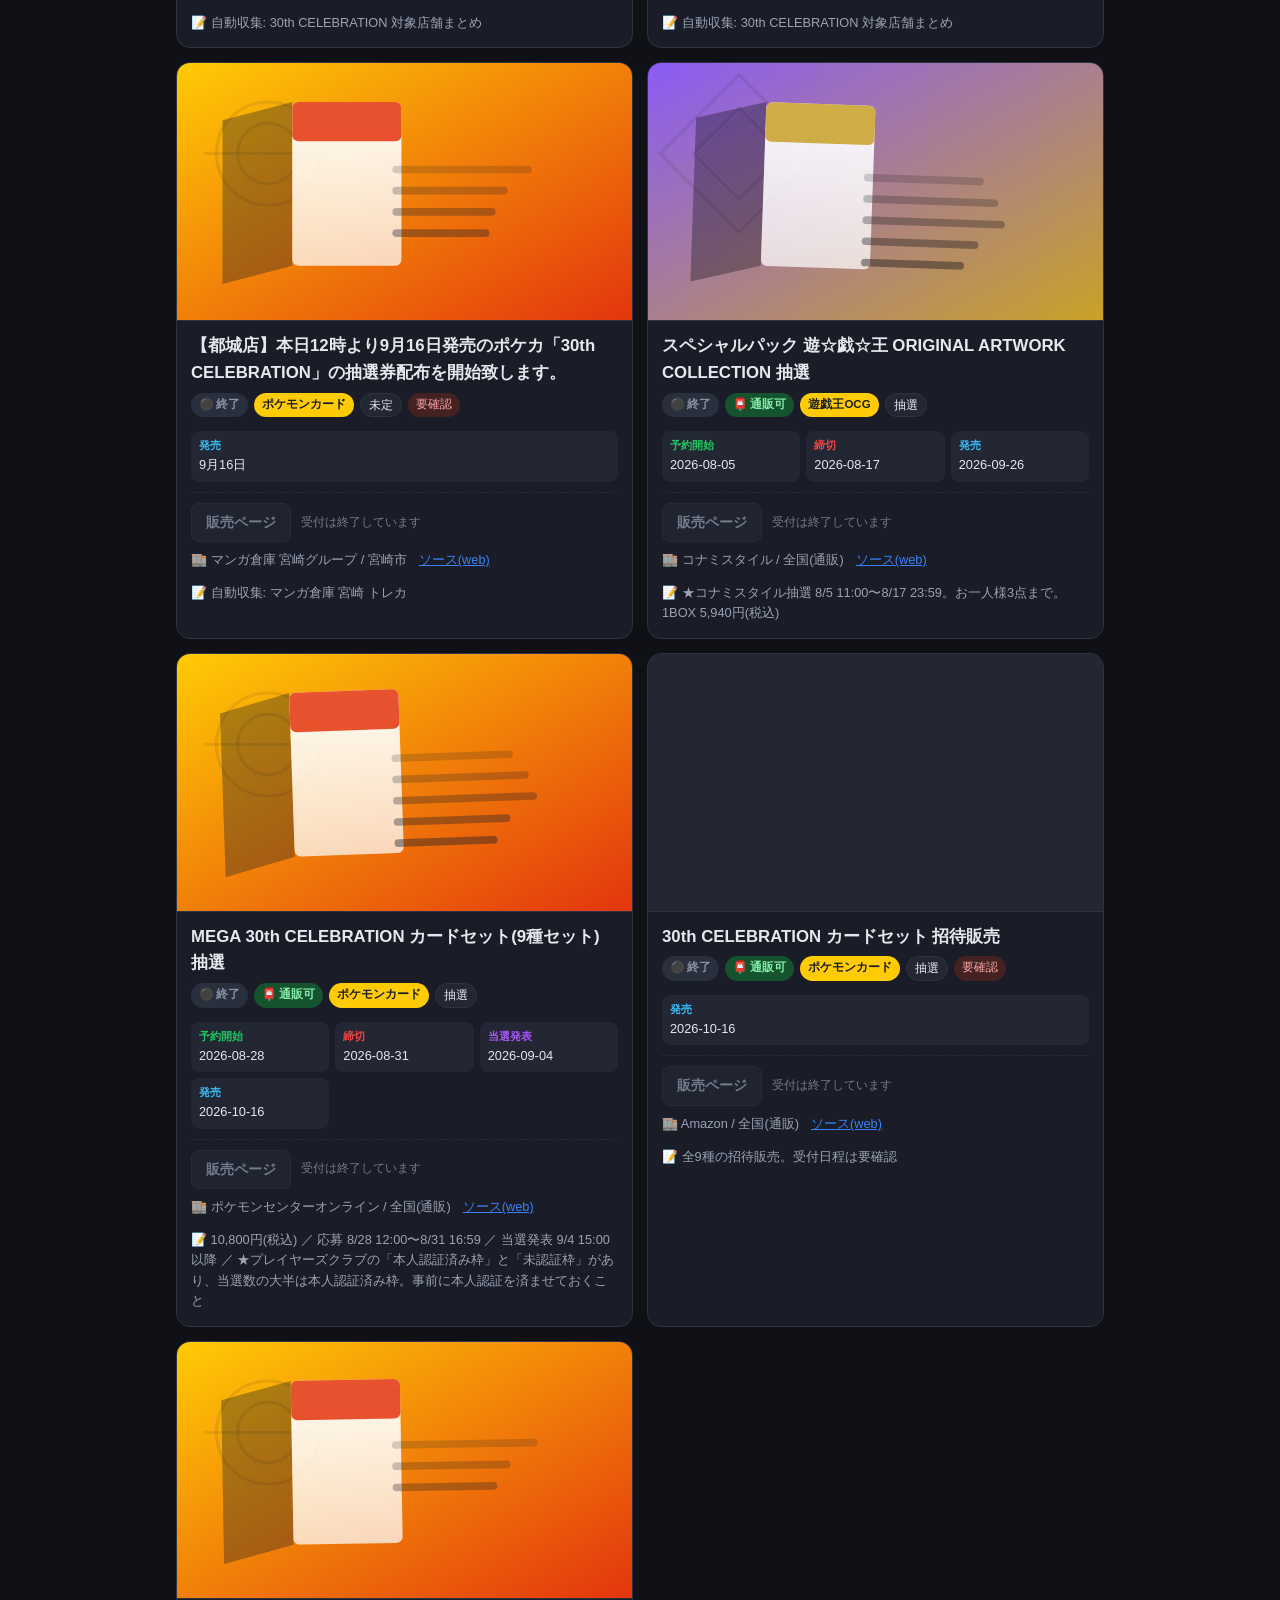
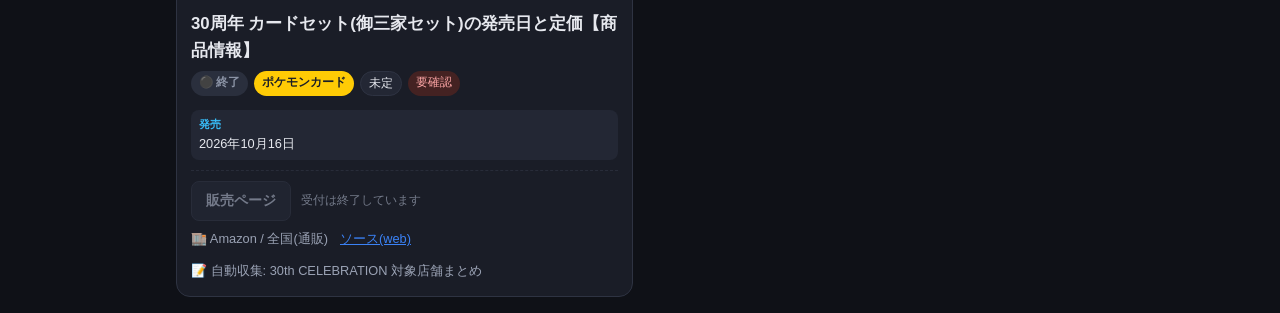
==== commit 0522ec38: "データ更新 2026-09-24 09:20" ====
--- a/index.html
+++ b/index.html
@@ -12,7 +12,7 @@
   <meta name="apple-mobile-web-app-capable" content="yes" />
   <meta name="apple-mobile-web-app-status-bar-style" content="black-translucent" />
   <meta name="apple-mobile-web-app-title" content="宮崎トレカ" />
-  <link rel="stylesheet" href="style.css?v=202609040802" />
+  <link rel="stylesheet" href="style.css?v=202609240920" />
 </head>
 <body>
   <header>
@@ -140,13 +140,13 @@
     // 公開版は API サーバーが無いので、書き出したデータを使う
     window.TCG_STATIC = null;
   </script>
-  <script src="art.js?v=202609040802"></script>
+  <script src="art.js?v=202609240920"></script>
   <script>
-    fetch("data.json?v=202609040802").then(function(r){return r.json();})
+    fetch("data.json?v=202609240920").then(function(r){return r.json();})
       .then(function(d){
         window.TCG_STATIC = d;
         var s = document.createElement("script");
-        s.src = "app.js?v=202609040802";
+        s.src = "app.js?v=202609240920";
         document.body.appendChild(s);
       });
   </script>
